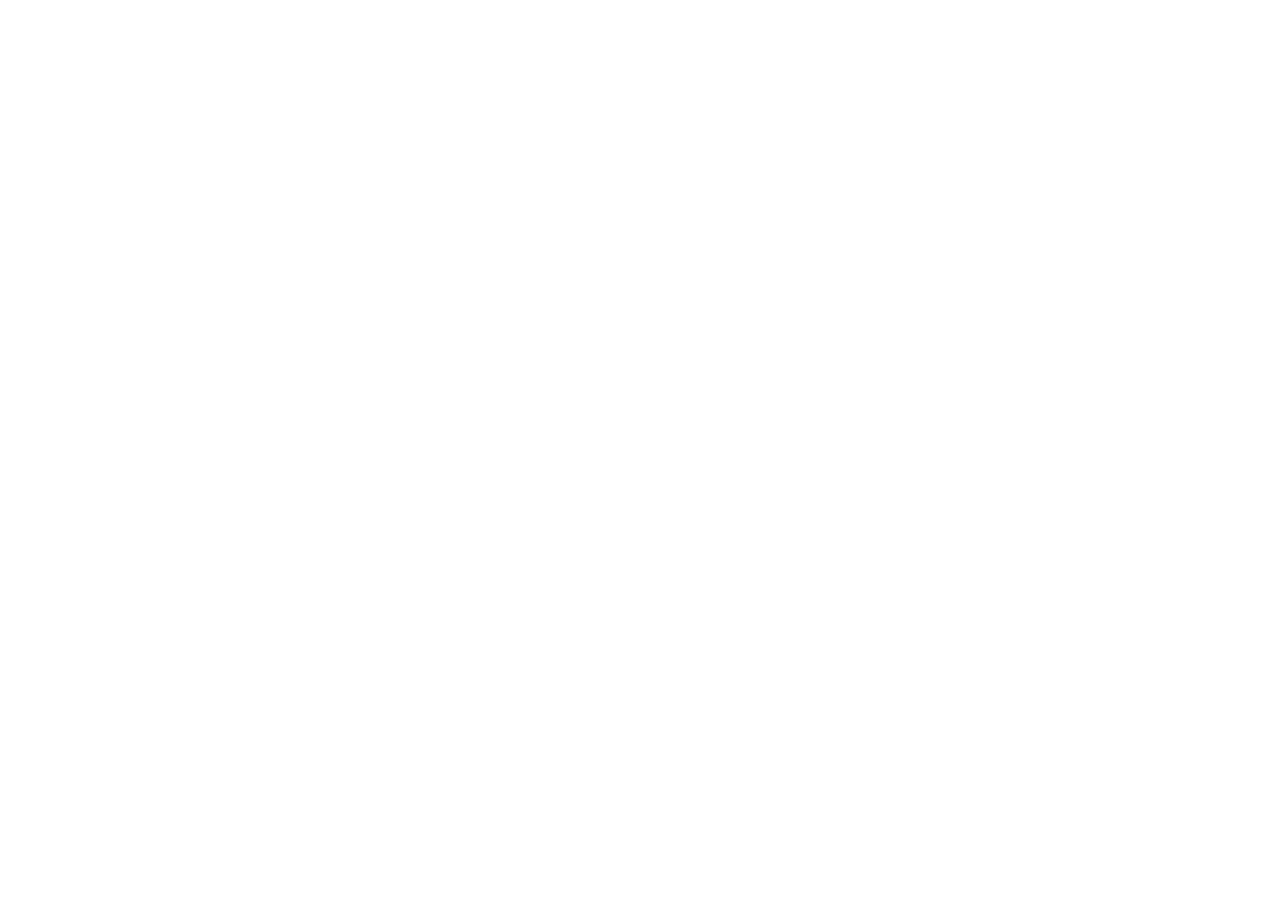
==== index.htm @ 390834c9 "Начало" ====
<!DOCTYPE html>
<html lang="ru"><head>
<meta http-equiv="content-type" content="text/html; charset=UTF-8">
    <meta charset="utf-8">
    <meta http-equiv="X-UA-Compatible" content="IE=edge">
    <meta name="viewport" content="width=device-width, initial-scale=1">
    <meta name="description" content="">
    <meta name="author" content="">
    <link rel="icon" href="f/i//favicon.ico">
    <title>Dymovyetruby</title>
    <!-- HTML5 shim and Respond.js for IE8 support of HTML5 elements and media queries -->
    <!--[if lt IE 9]>
      <script src="https://oss.maxcdn.com/html5shiv/3.7.2/html5shiv.min.js"></script>
      <script src="https://oss.maxcdn.com/respond/1.4.2/respond.min.js"></script>
    <![endif]-->
    <script src="f/js/jquery-1.11.3.min.js"></script>
    <script src="f/js/jquery.carouFredSel-6.2.1-packed.js"></script>
    <link rel="stylesheet" href="f/fancybox/jquery.fancybox.css?v=2.1.5" media="screen">
    <script src="f/fancybox/jquery.fancybox.pack.js?v=2.1.5"></script>
    <link rel="stylesheet" href="f/css/main.css">
    <script src="f/js/common.js"></script>
    <link href='https://fonts.googleapis.com/css?family=Droid+Serif:400italic' rel='stylesheet' type='text/css'>
    <script>
      $(document).ready(function(){
        
      });
    </script>
  </head>
<body>
  
</body>
</html>
---- f/css/main.css ----
html {
  font-family: sans-serif;
  -webkit-text-size-adjust: 100%;
  -ms-text-size-adjust: 100%;
}
body {
  margin: 0;
}
html,
body {
  height: 100%;
  padding: 0;
}
article,
aside,
details,
figcaption,
figure,
footer,
header,
hgroup,
main,
menu,
nav,
section,
summary {
  display: block;
}
audio,
canvas,
progress,
video {
  display: inline-block;
  vertical-align: baseline;
}
audio:not([controls]) {
  display: none;
  height: 0;
}
[hidden],
template {
  display: none;
}
a {
  background-color: transparent;
}
a:active,
a:hover {
  outline: 0;
}
abbr[title] {
  border-bottom: 1px dotted;
}
b,
strong {
  font-weight: bold;
}
dfn {
  font-style: italic;
}
mark {
  color: #000;
  background: #ff0;
}
small {
  font-size: 80%;
}
sub,
sup {
  position: relative;
  font-size: 75%;
  line-height: 0;
  vertical-align: baseline;
}
sup {
  top: -0.5em;
}
sub {
  bottom: -0.25em;
}
img {
  border: 0;
}
svg:not(:root) {
  overflow: hidden;
}
figure {
  margin: 1em 40px;
}
hr {
  height: 0;
  -webkit-box-sizing: content-box;
  -moz-box-sizing: content-box;
  box-sizing: content-box;
}
pre {
  overflow: auto;
}
code,
kbd,
pre,
samp {
  font-family: monospace, monospace;
  font-size: 1em;
}
button,
input,
optgroup,
select,
textarea {
  margin: 0;
  font: inherit;
  color: inherit;
}
button {
  overflow: visible;
}
button,
select {
  text-transform: none;
}
button,
html input[type="button"],
input[type="reset"],
input[type="submit"] {
  -webkit-appearance: button;
  cursor: pointer;
}
button[disabled],
html input[disabled] {
  cursor: default;
}
button::-moz-focus-inner,
input::-moz-focus-inner {
  padding: 0;
  border: 0;
}
input {
  line-height: normal;
}
input[type="checkbox"],
input[type="radio"] {
  -webkit-box-sizing: border-box;
  -moz-box-sizing: border-box;
  box-sizing: border-box;
  padding: 0;
}
input[type="number"]::-webkit-inner-spin-button,
input[type="number"]::-webkit-outer-spin-button {
  height: auto;
}
input[type="search"] {
  -webkit-box-sizing: content-box;
  -moz-box-sizing: content-box;
  box-sizing: content-box;
  -webkit-appearance: textfield;
}
input[type="search"]::-webkit-search-cancel-button,
input[type="search"]::-webkit-search-decoration {
  -webkit-appearance: none;
}
fieldset {
  padding: .35em .625em .75em;
  margin: 0 2px;
  border: 1px solid #c0c0c0;
}
legend {
  padding: 0;
  border: 0;
}
textarea {
  overflow: auto;
}
optgroup {
  font-weight: bold;
}
table {
  border-spacing: 0;
  border-collapse: collapse;
}
td,
th {
  padding: 0;
}
* {
  -webkit-box-sizing: border-box;
  -moz-box-sizing: border-box;
  box-sizing: border-box;
}
*:before,
*:after {
  -webkit-box-sizing: border-box;
  -moz-box-sizing: border-box;
  box-sizing: border-box;
}
html {
  font-size: 10px;
  -webkit-tap-highlight-color: rgba(0, 0, 0, 0);
}
body {
  font-family: "Proxima Nova", sans-serif;
  font-size: 14px;
  line-height: 24px;
  color: #292929;
}
input,
button,
select,
textarea {
  font-family: inherit;
  font-size: inherit;
  line-height: inherit;
}
a {
  color: #337ab7;
  text-decoration: none;
}
a:hover,
a:focus {
  outline: none;
}
figure {
  margin: 0;
}
img {
  vertical-align: middle;
}
hr {
  margin-top: 20px;
  margin-bottom: 20px;
  border: 0;
  border-top: 1px solid #eee;
}
[role="button"] {
  cursor: pointer;
}
h1,
h2,
h3,
h4,
h5,
h6,
.h1,
.h2,
.h3,
.h4,
.h5,
.h6 {
  font-family: inherit;
  font-weight: 500;
  line-height: 1.1;
  color: inherit;
}
h1 small,
h2 small,
h3 small,
h4 small,
h5 small,
h6 small,
.h1 small,
.h2 small,
.h3 small,
.h4 small,
.h5 small,
.h6 small,
h1 .small,
h2 .small,
h3 .small,
h4 .small,
h5 .small,
h6 .small,
.h1 .small,
.h2 .small,
.h3 .small,
.h4 .small,
.h5 .small,
.h6 .small {
  font-weight: normal;
  line-height: 1;
  color: #777;
}
h1,
.h1,
h2,
.h2,
h3,
.h3 {
  margin: 0;
}
h1 small,
.h1 small,
h2 small,
.h2 small,
h3 small,
.h3 small,
h1 .small,
.h1 .small,
h2 .small,
.h2 .small,
h3 .small,
.h3 .small {
  font-size: 65%;
}
h4,
.h4,
h5,
.h5,
h6,
.h6 {
  margin-top: 10px;
  margin-bottom: 10px;
}
h4 small,
.h4 small,
h5 small,
.h5 small,
h6 small,
.h6 small,
h4 .small,
.h4 .small,
h5 .small,
.h5 .small,
h6 .small,
.h6 .small {
  font-size: 75%;
}
h1,
.h1 {
  font-size: 60px;
}
h2,
.h2 {
  font-size: 40px;
}
h3,
.h3 {
  font-size: 30px;
}
h4,
.h4 {
  font-size: 20px;
}
h5,
.h5 {
  font-size: 14px;
}
h6,
.h6 {
  font-size: 12px;
}
h1 {
  font-size: 35px;
  line-height: 40px;
  color: #fff;
  margin-bottom: 50px;
  letter-spacing: -0.025em;
}
p {
  margin: 0;
}
small,
.small {
  font-size: 85%;
}
mark,
.mark {
  padding: .2em;
  background-color: #fcf8e3;
}
ul,
ol {
  margin-top: 0;
  margin-bottom: 10px;
  padding: 0;
}
ul ul,
ol ul,
ul ol,
ol ol {
  margin-bottom: 0;
}
ol {
  counter-reset: li;
  padding: 0;
  list-style: none;
}
ol li {
  position: relative;
  margin-bottom: 15px;
  color: #37474f;
  line-height: 30px;
}
ol li:before {
  content: counter(li) '.';
  counter-increment: li;
  /* color: @orange; */
  font-weight: bold;
  padding-right: 15px;
}
dl {
  margin-top: 0;
  margin-bottom: 20px;
}
dt,
dd {
  line-height: 1.42857143;
}
dt {
  font-weight: bold;
}
dd {
  margin-left: 0;
}
abbr[title],
abbr[data-original-title] {
  cursor: help;
  border-bottom: 1px dotted #777;
}
.initialism {
  font-size: 90%;
  text-transform: uppercase;
}
blockquote {
  padding: 10px 20px;
  margin: 0 0 20px;
  font-size: 17.5px;
  border-left: 5px solid #eee;
}
blockquote p:last-child,
blockquote ul:last-child,
blockquote ol:last-child {
  margin-bottom: 0;
}
blockquote footer,
blockquote small,
blockquote .small {
  display: block;
  font-size: 80%;
  line-height: 1.42857143;
  color: #777;
}
blockquote footer:before,
blockquote small:before,
blockquote .small:before {
  content: '\2014 \00A0';
}
.blockquote-reverse,
blockquote.pull-right {
  padding-right: 15px;
  padding-left: 0;
  text-align: right;
  border-right: 5px solid #eee;
  border-left: 0;
}
.blockquote-reverse footer:before,
blockquote.pull-right footer:before,
.blockquote-reverse small:before,
blockquote.pull-right small:before,
.blockquote-reverse .small:before,
blockquote.pull-right .small:before {
  content: '';
}
.blockquote-reverse footer:after,
blockquote.pull-right footer:after,
.blockquote-reverse small:after,
blockquote.pull-right small:after,
.blockquote-reverse .small:after,
blockquote.pull-right .small:after {
  content: '\00A0 \2014';
}
address {
  margin-bottom: 20px;
  font-style: normal;
  line-height: 1.42857143;
}
code {
  padding: 2px 4px;
  font-size: 90%;
  color: #c7254e;
  background-color: #f9f2f4;
  border-radius: 4px;
}
kbd {
  padding: 2px 4px;
  font-size: 90%;
  color: #fff;
  background-color: #333;
  border-radius: 3px;
  -webkit-box-shadow: inset 0 -1px 0 rgba(0, 0, 0, 0.25);
  box-shadow: inset 0 -1px 0 rgba(0, 0, 0, 0.25);
}
kbd kbd {
  padding: 0;
  font-size: 100%;
  font-weight: bold;
  -webkit-box-shadow: none;
  box-shadow: none;
}
pre {
  display: block;
  padding: 9.5px;
  margin: 0 0 10px;
  font-size: 13px;
  line-height: 1.42857143;
  color: #333;
  word-break: break-all;
  word-wrap: break-word;
  background-color: #f5f5f5;
  border: 1px solid #ccc;
  border-radius: 4px;
}
pre code {
  padding: 0;
  font-size: inherit;
  color: inherit;
  white-space: pre-wrap;
  background-color: transparent;
  border-radius: 0;
}
table {
  background-color: transparent;
}
caption {
  padding-top: 8px;
  padding-bottom: 8px;
  color: #777;
  text-align: left;
}
th {
  text-align: left;
}
fieldset {
  min-width: 0;
  padding: 0;
  margin: 0;
  border: 0;
}
legend {
  display: block;
  width: 100%;
  padding: 0;
  margin-bottom: 20px;
  font-size: 21px;
  line-height: inherit;
  color: #333;
  border: 0;
  border-bottom: 1px solid #e5e5e5;
}
label {
  display: inline-block;
  max-width: 100%;
  font-weight: bold;
}
input[type="search"] {
  -webkit-box-sizing: border-box;
  -moz-box-sizing: border-box;
  box-sizing: border-box;
}
input[type='checkbox'],
input[type='radio'] {
  display: none;
}
input[type='checkbox'] + label,
input[type='radio'] + label {
  cursor: pointer;
  position: relative;
  font-weight: normal;
  display: inline-block;
  padding-left: 30px;
}
input[type='checkbox'] + label::before,
input[type='radio'] + label::before {
  content: '';
  position: absolute;
  left: 0px;
  top: 3px;
  height: 20px;
  width: 20px;
}
input[type='radio'] + label::before {
  border: 2px solid #eceff1;
  border-radius: 50%;
}
input[type='radio']:checked + label::after {
  content: '';
  position: absolute;
  /* background: @orange; */
  border-radius: 50%;
  width: 10px;
  height: 10px;
  left: 5px;
  top: 1px;
  bottom: 0;
  margin: auto;
}
input[type='checkbox'] + label::before {
  border: 2px solid #eceff1;
  border-radius: 5px;
}
input[type='checkbox']:checked + label::after {
  content: '';
  position: absolute;
  background: url(../../f/i/icons.png) -151px -392px;
  width: 11px;
  height: 10px;
  left: 4px;
  top: 1px;
  bottom: 0;
  margin: auto;
}
.btn,
.btn:active {
  display: inline-block;
  padding: 2px 20px 5px;
  margin-bottom: 0;
  font-size: 21px;
  line-height: 25px;
  color: #fff;
  font-weight: normal;
  text-align: center;
  position: relative;
  white-space: nowrap;
  vertical-align: middle;
  -ms-touch-action: manipulation;
  touch-action: manipulation;
  cursor: pointer;
  -webkit-user-select: none;
  -moz-user-select: none;
  -ms-user-select: none;
  user-select: none;
  border-radius: 15px;
  background: -moz-linear-gradient(bottom, #ec572b 0%, #f88d3c 100%);
  background: -webkit-gradient(bottom top, bottom top, color-stop(0%, #ec572b), color-stop(100%, #f88d3c));
  background: -webkit-linear-gradient(bottom, #ec572b 0%, #f88d3c 100%);
  background: -o-linear-gradient(bottom, #ec572b 0%, #f88d3c 100%);
  background: -ms-linear-gradient(bottom, #ec572b 0%, #f88d3c 100%);
  background: linear-gradient(to top, #ec572b 0%, #f88d3c 100%);
  -webkit-box-shadow: 0 1px 2px 0 #000;
  -moz-box-shadow: 0 1px 2px 0 #000;
  box-shadow: 0 1px 2px 0 #000;
  overflow: hidden;
  z-index: 1;
}
.btn:hover,
.btn:active:hover {
  color: #fff !important;
}
.btn:hover:before,
.btn:active:hover:before {
  content: '';
  position: absolute;
  left: 0;
  right: 0;
  top: 0;
  bottom: 0;
  margin: auto;
  background: #0c0e10;
  opacity: .05;
  z-index: -1;
}
.btn:focus,
.btn:active:focus {
  color: #fff !important;
  outline: none !important;
}
.btn:active,
.btn:active:active {
  -webkit-box-shadow: 0 3px 4px 0 rgba(12, 14, 16, 0.7) inset;
  -moz-box-shadow: 0 3px 4px 0 rgba(12, 14, 16, 0.7) inset;
  box-shadow: 0 3px 4px 0 rgba(12, 14, 16, 0.7) inset;
  background: -moz-linear-gradient(bottom, #ec572b 0%, #f88d3c 100%);
  background: -webkit-gradient(bottom top, bottom top, color-stop(0%, #ec572b), color-stop(100%, #f88d3c));
  background: -webkit-linear-gradient(bottom, #ec572b 0%, #f88d3c 100%);
  background: -o-linear-gradient(bottom, #ec572b 0%, #f88d3c 100%);
  background: -ms-linear-gradient(bottom, #ec572b 0%, #f88d3c 100%);
  background: linear-gradient(to top, #ec572b 0%, #f88d3c 100%);
}
.btn_big,
.btn_big:active {
  font-size: 25px;
  padding-left: 20px;
  padding-right: 20px;
}
.btn:focus,
.btn:active:focus,
.btn.active:focus,
.btn.focus,
.btn:active.focus,
.btn.active.focus {
  outline: thin dotted;
  outline: 5px auto -webkit-focus-ring-color;
  outline-offset: -2px;
}
.btn:hover,
.btn:focus,
.btn.focus {
  color: #333;
  text-decoration: none;
}
.btn:active,
.btn.active {
  background-image: none;
  outline: 0;
  -webkit-box-shadow: inset 0 3px 5px rgba(0, 0, 0, 0.125);
  box-shadow: inset 0 3px 5px rgba(0, 0, 0, 0.125);
}
.btn.disabled,
.btn[disabled],
fieldset[disabled] .btn {
  cursor: not-allowed;
  filter: alpha(opacity=65);
  -webkit-box-shadow: none;
  box-shadow: none;
  opacity: .65;
}
a.btn.disabled,
fieldset[disabled] a.btn {
  pointer-events: none;
}
.btn-link {
  font-weight: normal;
  color: #337ab7;
  border-radius: 0;
}
.btn-link,
.btn-link:active,
.btn-link.active,
.btn-link[disabled],
fieldset[disabled] .btn-link {
  background-color: transparent;
  -webkit-box-shadow: none;
  box-shadow: none;
}
.btn-link,
.btn-link:hover,
.btn-link:focus,
.btn-link:active {
  border-color: transparent;
}
.btn-link:hover,
.btn-link:focus {
  color: #23527c;
  text-decoration: underline;
  background-color: transparent;
}
.btn-link[disabled]:hover,
fieldset[disabled] .btn-link:hover,
.btn-link[disabled]:focus,
fieldset[disabled] .btn-link:focus {
  color: #777;
  text-decoration: none;
}
.caret {
  display: inline-block;
  width: 0;
  height: 0;
  margin-left: 2px;
  vertical-align: middle;
  border-top: 4px dashed;
  border-top: 4px solid \9;
  border-right: 4px solid transparent;
  border-left: 4px solid transparent;
}
.dropup,
.dropdown {
  position: relative;
}
.dropdown-toggle:focus {
  outline: 0;
}
.dropdown-menu {
  position: absolute;
  top: 100%;
  left: 0;
  z-index: 1000;
  display: none;
  float: left;
  min-width: 160px;
  padding: 5px 0;
  margin: 2px 0 0;
  font-size: 14px;
  text-align: left;
  list-style: none;
  background-color: #fff;
  -webkit-background-clip: padding-box;
  background-clip: padding-box;
  border: 1px solid #ccc;
  border: 1px solid rgba(0, 0, 0, 0.15);
  border-radius: 4px;
  -webkit-box-shadow: 0 6px 12px rgba(0, 0, 0, 0.175);
  box-shadow: 0 6px 12px rgba(0, 0, 0, 0.175);
}
.dropdown-menu.pull-right {
  right: 0;
  left: auto;
}
.dropdown-menu .divider {
  height: 1px;
  margin: 9px 0;
  overflow: hidden;
  background-color: #e5e5e5;
}
.dropdown-menu > li > a {
  display: block;
  padding: 3px 20px;
  clear: both;
  font-weight: normal;
  line-height: 1.42857143;
  color: #333;
  white-space: nowrap;
}
.dropdown-menu > li > a:hover,
.dropdown-menu > li > a:focus {
  color: #262626;
  text-decoration: none;
  background-color: #f5f5f5;
}
.dropdown-menu > .active > a,
.dropdown-menu > .active > a:hover,
.dropdown-menu > .active > a:focus {
  color: #fff;
  text-decoration: none;
  background-color: #337ab7;
  outline: 0;
}
.dropdown-menu > .disabled > a,
.dropdown-menu > .disabled > a:hover,
.dropdown-menu > .disabled > a:focus {
  color: #777;
}
.dropdown-menu > .disabled > a:hover,
.dropdown-menu > .disabled > a:focus {
  text-decoration: none;
  cursor: not-allowed;
  background-color: transparent;
  background-image: none;
  filter: progid:DXImageTransform.Microsoft.gradient(enabled=false);
}
.open > .dropdown-menu {
  display: block;
}
.open > a {
  outline: 0;
}
.dropdown-menu-right {
  right: 0;
  left: auto;
}
.dropdown-menu-left {
  right: auto;
  left: 0;
}
.dropdown-header {
  display: block;
  padding: 3px 20px;
  font-size: 12px;
  line-height: 1.42857143;
  color: #777;
  white-space: nowrap;
}
.dropdown-backdrop {
  position: fixed;
  top: 0;
  right: 0;
  bottom: 0;
  left: 0;
  z-index: 990;
}
.pull-right > .dropdown-menu {
  right: 0;
  left: auto;
}
.dropup .caret,
.navbar-fixed-bottom .dropdown .caret {
  content: "";
  border-top: 0;
  border-bottom: 4px dashed;
  border-bottom: 4px solid \9;
}
.dropup .dropdown-menu,
.navbar-fixed-bottom .dropdown .dropdown-menu {
  top: auto;
  bottom: 100%;
  margin-bottom: 2px;
}
@media (min-width: 768px) {
  .navbar-right .dropdown-menu {
    right: 0;
    left: auto;
  }
  .navbar-right .dropdown-menu-left {
    right: auto;
    left: 0;
  }
}
.btn-group,
.btn-group-vertical {
  position: relative;
  display: inline-block;
  vertical-align: middle;
}
.btn-group > .btn,
.btn-group-vertical > .btn {
  position: relative;
  float: left;
}
.btn-group > .btn:hover,
.btn-group-vertical > .btn:hover,
.btn-group > .btn:focus,
.btn-group-vertical > .btn:focus,
.btn-group > .btn:active,
.btn-group-vertical > .btn:active,
.btn-group > .btn.active,
.btn-group-vertical > .btn.active {
  z-index: 2;
}
.btn-group .btn + .btn,
.btn-group .btn + .btn-group,
.btn-group .btn-group + .btn,
.btn-group .btn-group + .btn-group {
  margin-left: -1px;
}
.btn-toolbar {
  margin-left: -5px;
}
.btn-toolbar .btn,
.btn-toolbar .btn-group,
.btn-toolbar .input-group {
  float: left;
}
.btn-toolbar > .btn,
.btn-toolbar > .btn-group,
.btn-toolbar > .input-group {
  margin-left: 5px;
}
.btn-group > .btn:not(:first-child):not(:last-child):not(.dropdown-toggle) {
  border-radius: 0;
}
.btn-group > .btn:first-child {
  margin-left: 0;
}
.btn-group > .btn:first-child:not(:last-child):not(.dropdown-toggle) {
  border-top-right-radius: 0;
  border-bottom-right-radius: 0;
}
.btn-group > .btn:last-child:not(:first-child),
.btn-group > .dropdown-toggle:not(:first-child) {
  border-top-left-radius: 0;
  border-bottom-left-radius: 0;
}
/* .btn-group > .btn-group {
  float: left;
} */
.btn-group > .btn-group:not(:first-child):not(:last-child) > .btn {
  border-radius: 0;
}
.btn-group > .btn-group:first-child:not(:last-child) > .btn:last-child,
.btn-group > .btn-group:first-child:not(:last-child) > .dropdown-toggle {
  border-top-right-radius: 0;
  border-bottom-right-radius: 0;
}
.btn-group > .btn-group:last-child:not(:first-child) > .btn:first-child {
  border-top-left-radius: 0;
  border-bottom-left-radius: 0;
}
.btn-group .dropdown-toggle:active,
.btn-group.open .dropdown-toggle {
  outline: 0;
}
.btn-group > .btn + .dropdown-toggle {
  padding-right: 8px;
  padding-left: 8px;
}
.btn-group > .btn-lg + .dropdown-toggle {
  padding-right: 12px;
  padding-left: 12px;
}
.btn-group.open .dropdown-toggle {
  -webkit-box-shadow: inset 0 3px 5px rgba(0, 0, 0, 0.125);
  box-shadow: inset 0 3px 5px rgba(0, 0, 0, 0.125);
}
.btn-group.open .dropdown-toggle.btn-link {
  -webkit-box-shadow: none;
  box-shadow: none;
}
.btn .caret {
  margin-left: 0;
}
.btn-lg .caret {
  border-width: 5px 5px 0;
  border-bottom-width: 0;
}
.dropup .btn-lg .caret {
  border-width: 0 5px 5px;
}
.btn-group-vertical > .btn,
.btn-group-vertical > .btn-group,
.btn-group-vertical > .btn-group > .btn {
  display: block;
  float: none;
  width: 100%;
  max-width: 100%;
}
.btn-group-vertical > .btn-group > .btn {
  float: none;
}
.btn-group-vertical > .btn + .btn,
.btn-group-vertical > .btn + .btn-group,
.btn-group-vertical > .btn-group + .btn,
.btn-group-vertical > .btn-group + .btn-group {
  margin-top: -1px;
  margin-left: 0;
}
.btn-group-vertical > .btn:not(:first-child):not(:last-child) {
  border-radius: 0;
}
.btn-group-vertical > .btn:first-child:not(:last-child) {
  border-top-right-radius: 4px;
  border-bottom-right-radius: 0;
  border-bottom-left-radius: 0;
}
.btn-group-vertical > .btn:last-child:not(:first-child) {
  border-top-left-radius: 0;
  border-top-right-radius: 0;
  border-bottom-left-radius: 4px;
}
.btn-group-vertical > .btn-group:not(:first-child):not(:last-child) > .btn {
  border-radius: 0;
}
.btn-group-vertical > .btn-group:first-child:not(:last-child) > .btn:last-child,
.btn-group-vertical > .btn-group:first-child:not(:last-child) > .dropdown-toggle {
  border-bottom-right-radius: 0;
  border-bottom-left-radius: 0;
}
.btn-group-vertical > .btn-group:last-child:not(:first-child) > .btn:first-child {
  border-top-left-radius: 0;
  border-top-right-radius: 0;
}
.btn-group-justified {
  display: table;
  width: 100%;
  table-layout: fixed;
  border-collapse: separate;
}
.btn-group-justified > .btn,
.btn-group-justified > .btn-group {
  display: table-cell;
  float: none;
  width: 1%;
}
.btn-group-justified > .btn-group .btn {
  width: 100%;
}
.btn-group-justified > .btn-group .dropdown-menu {
  left: auto;
}
[data-toggle="buttons"] > .btn input[type="radio"],
[data-toggle="buttons"] > .btn-group > .btn input[type="radio"],
[data-toggle="buttons"] > .btn input[type="checkbox"],
[data-toggle="buttons"] > .btn-group > .btn input[type="checkbox"] {
  position: absolute;
  clip: rect(0, 0, 0, 0);
  pointer-events: none;
}
.input-group {
  position: relative;
  display: table;
  border-collapse: separate;
}
.input-group[class*="col-"] {
  float: none;
  padding-right: 0;
  padding-left: 0;
}
.input-group .form-control {
  position: relative;
  z-index: 2;
  float: left;
  width: 100%;
  margin-bottom: 0;
}
.input-group-lg > .form-control,
.input-group-lg > .input-group-addon,
.input-group-lg > .input-group-btn > .btn {
  height: 46px;
  padding: 10px 16px;
  font-size: 18px;
  line-height: 1.3333333;
  border-radius: 6px;
}
select.input-group-lg > .form-control,
select.input-group-lg > .input-group-addon,
select.input-group-lg > .input-group-btn > .btn {
  height: 46px;
  line-height: 46px;
}
textarea.input-group-lg > .form-control,
textarea.input-group-lg > .input-group-addon,
textarea.input-group-lg > .input-group-btn > .btn,
select[multiple].input-group-lg > .form-control,
select[multiple].input-group-lg > .input-group-addon,
select[multiple].input-group-lg > .input-group-btn > .btn {
  height: auto;
}
.input-group-sm > .form-control,
.input-group-sm > .input-group-addon,
.input-group-sm > .input-group-btn > .btn {
  height: 30px;
  padding: 5px 10px;
  font-size: 12px;
  line-height: 1.5;
  border-radius: 3px;
}
select.input-group-sm > .form-control,
select.input-group-sm > .input-group-addon,
select.input-group-sm > .input-group-btn > .btn {
  height: 30px;
  line-height: 30px;
}
textarea.input-group-sm > .form-control,
textarea.input-group-sm > .input-group-addon,
textarea.input-group-sm > .input-group-btn > .btn,
select[multiple].input-group-sm > .form-control,
select[multiple].input-group-sm > .input-group-addon,
select[multiple].input-group-sm > .input-group-btn > .btn {
  height: auto;
}
.input-group-addon,
.input-group-btn,
.input-group .form-control {
  display: table-cell;
}
.input-group-addon:not(:first-child):not(:last-child),
.input-group-btn:not(:first-child):not(:last-child),
.input-group .form-control:not(:first-child):not(:last-child) {
  border-radius: 0;
}
.input-group-addon,
.input-group-btn {
  width: 1%;
  white-space: nowrap;
  vertical-align: middle;
}
.input-group-addon {
  padding: 6px 12px;
  font-size: 14px;
  font-weight: normal;
  line-height: 1;
  color: #555;
  text-align: center;
  background-color: #eee;
  border: 1px solid #ccc;
  border-radius: 4px;
}
.input-group-addon.input-sm {
  padding: 5px 10px;
  font-size: 12px;
  border-radius: 3px;
}
.input-group-addon.input-lg {
  padding: 10px 16px;
  font-size: 18px;
  border-radius: 6px;
}
.input-group-addon input[type="radio"],
.input-group-addon input[type="checkbox"] {
  margin-top: 0;
}
.input-group .form-control:first-child,
.input-group-addon:first-child,
.input-group-btn:first-child > .btn,
.input-group-btn:first-child > .btn-group > .btn,
.input-group-btn:first-child > .dropdown-toggle,
.input-group-btn:last-child > .btn:not(:last-child):not(.dropdown-toggle),
.input-group-btn:last-child > .btn-group:not(:last-child) > .btn {
  border-top-right-radius: 0;
  border-bottom-right-radius: 0;
}
.input-group-addon:first-child {
  border-right: 0;
}
.input-group .form-control:last-child,
.input-group-addon:last-child,
.input-group-btn:last-child > .btn,
.input-group-btn:last-child > .btn-group > .btn,
.input-group-btn:last-child > .dropdown-toggle,
.input-group-btn:first-child > .btn:not(:first-child),
.input-group-btn:first-child > .btn-group:not(:first-child) > .btn {
  border-top-left-radius: 0;
  border-bottom-left-radius: 0;
}
.input-group-addon:last-child {
  border-left: 0;
}
.input-group-btn {
  position: relative;
  font-size: 0;
  white-space: nowrap;
}
.input-group-btn > .btn {
  position: relative;
}
.input-group-btn > .btn + .btn {
  margin-left: -1px;
}
.input-group-btn > .btn:hover,
.input-group-btn > .btn:focus,
.input-group-btn > .btn:active {
  z-index: 2;
}
.input-group-btn:first-child > .btn,
.input-group-btn:first-child > .btn-group {
  margin-right: -1px;
}
.input-group-btn:last-child > .btn,
.input-group-btn:last-child > .btn-group {
  z-index: 2;
  margin-left: -1px;
}
.nav {
  padding-left: 0;
  margin-bottom: 0;
  list-style: none;
}
.nav > li {
  position: relative;
  display: block;
}
.nav > li > a {
  position: relative;
  display: block;
  padding: 10px 15px;
}
.nav > li > a:hover,
.nav > li > a:focus {
  text-decoration: none;
  background-color: #eee;
}
.nav > li.disabled > a {
  color: #777;
}
.nav > li.disabled > a:hover,
.nav > li.disabled > a:focus {
  color: #777;
  text-decoration: none;
  cursor: not-allowed;
  background-color: transparent;
}
.nav .open > a,
.nav .open > a:hover,
.nav .open > a:focus {
  background-color: #eee;
  border-color: #337ab7;
}
.nav .nav-divider {
  height: 1px;
  margin: 9px 0;
  overflow: hidden;
  background-color: #e5e5e5;
}
.nav > li > a > img {
  max-width: none;
}
.nav-tabs {
  border-bottom: 1px solid #ddd;
}
.nav-tabs > li {
  float: left;
  margin-bottom: -1px;
}
.nav-tabs > li > a {
  margin-right: 2px;
  line-height: 1.42857143;
  border: 1px solid transparent;
  border-radius: 4px 4px 0 0;
}
.nav-tabs > li > a:hover {
  border-color: #eee #eee #ddd;
}
.nav-tabs > li.active > a,
.nav-tabs > li.active > a:hover,
.nav-tabs > li.active > a:focus {
  color: #555;
  cursor: default;
  background-color: #fff;
  border: 1px solid #ddd;
  border-bottom-color: transparent;
}
.nav-tabs.nav-justified {
  width: 100%;
  border-bottom: 0;
}
.nav-tabs.nav-justified > li {
  float: none;
}
.nav-tabs.nav-justified > li > a {
  margin-bottom: 5px;
  text-align: center;
}
.nav-tabs.nav-justified > .dropdown .dropdown-menu {
  top: auto;
  left: auto;
}
@media (min-width: 768px) {
  .nav-tabs.nav-justified > li {
    display: table-cell;
    width: 1%;
  }
  .nav-tabs.nav-justified > li > a {
    margin-bottom: 0;
  }
}
.nav-tabs.nav-justified > li > a {
  margin-right: 0;
  border-radius: 4px;
}
.nav-tabs.nav-justified > .active > a,
.nav-tabs.nav-justified > .active > a:hover,
.nav-tabs.nav-justified > .active > a:focus {
  border: 1px solid #ddd;
}
@media (min-width: 768px) {
  .nav-tabs.nav-justified > li > a {
    border-bottom: 1px solid #ddd;
    border-radius: 4px 4px 0 0;
  }
  .nav-tabs.nav-justified > .active > a,
  .nav-tabs.nav-justified > .active > a:hover,
  .nav-tabs.nav-justified > .active > a:focus {
    border-bottom-color: #fff;
  }
}
.nav-pills > li {
  float: left;
}
.nav-pills > li > a {
  border-radius: 4px;
}
.nav-pills > li + li {
  margin-left: 2px;
}
.nav-pills > li.active > a,
.nav-pills > li.active > a:hover,
.nav-pills > li.active > a:focus {
  color: #fff;
  background-color: #337ab7;
}
.nav-stacked > li {
  float: none;
}
.nav-stacked > li + li {
  margin-top: 2px;
  margin-left: 0;
}
.nav-justified {
  width: 100%;
}
.nav-justified > li {
  float: none;
}
.nav-justified > li > a {
  margin-bottom: 5px;
  text-align: center;
}
.nav-justified > .dropdown .dropdown-menu {
  top: auto;
  left: auto;
}
@media (min-width: 768px) {
  .nav-justified > li {
    display: table-cell;
    width: 1%;
  }
  .nav-justified > li > a {
    margin-bottom: 0;
  }
}
.nav-tabs-justified {
  border-bottom: 0;
}
.nav-tabs-justified > li > a {
  margin-right: 0;
  border-radius: 4px;
}
.nav-tabs-justified > .active > a,
.nav-tabs-justified > .active > a:hover,
.nav-tabs-justified > .active > a:focus {
  border: 1px solid #ddd;
}
@media (min-width: 768px) {
  .nav-tabs-justified > li > a {
    border-bottom: 1px solid #ddd;
    border-radius: 4px 4px 0 0;
  }
  .nav-tabs-justified > .active > a,
  .nav-tabs-justified > .active > a:hover,
  .nav-tabs-justified > .active > a:focus {
    border-bottom-color: #fff;
  }
}
.tab-content > .tab-pane {
  display: none;
}
.tab-content > .active {
  display: block;
}
.nav-tabs .dropdown-menu {
  margin-top: -1px;
  border-top-left-radius: 0;
  border-top-right-radius: 0;
}
.navbar {
  position: relative;
  min-height: 50px;
  margin-bottom: 20px;
  border: 1px solid transparent;
}
@media (min-width: 768px) {
  .navbar {
    border-radius: 4px;
  }
}
@media (min-width: 768px) {
  .navbar-header {
    float: left;
  }
}
.navbar-collapse {
  padding-right: 15px;
  padding-left: 15px;
  overflow-x: visible;
  -webkit-overflow-scrolling: touch;
  border-top: 1px solid transparent;
  -webkit-box-shadow: inset 0 1px 0 rgba(255, 255, 255, 0.1);
  box-shadow: inset 0 1px 0 rgba(255, 255, 255, 0.1);
}
.navbar-collapse.in {
  overflow-y: auto;
}
@media (min-width: 768px) {
  .navbar-collapse {
    width: auto;
    border-top: 0;
    -webkit-box-shadow: none;
    box-shadow: none;
  }
  .navbar-collapse.collapse {
    display: block !important;
    height: auto !important;
    padding-bottom: 0;
    overflow: visible !important;
  }
  .navbar-collapse.in {
    overflow-y: visible;
  }
  .navbar-fixed-top .navbar-collapse,
  .navbar-static-top .navbar-collapse,
  .navbar-fixed-bottom .navbar-collapse {
    padding-right: 0;
    padding-left: 0;
  }
}
.navbar-fixed-top .navbar-collapse,
.navbar-fixed-bottom .navbar-collapse {
  max-height: 340px;
}
@media (max-device-width: 480px) and (orientation: landscape) {
  .navbar-fixed-top .navbar-collapse,
  .navbar-fixed-bottom .navbar-collapse {
    max-height: 200px;
  }
}
.container > .navbar-header,
.container-fluid > .navbar-header,
.container > .navbar-collapse,
.container-fluid > .navbar-collapse {
  margin-right: -15px;
  margin-left: -15px;
}
@media (min-width: 768px) {
  .container > .navbar-header,
  .container-fluid > .navbar-header,
  .container > .navbar-collapse,
  .container-fluid > .navbar-collapse {
    margin-right: 0;
    margin-left: 0;
  }
}
.navbar-static-top {
  z-index: 1000;
  border-width: 0 0 1px;
}
@media (min-width: 768px) {
  .navbar-static-top {
    border-radius: 0;
  }
}
.navbar-fixed-top,
.navbar-fixed-bottom {
  position: fixed;
  right: 0;
  left: 0;
  z-index: 1030;
}
@media (min-width: 768px) {
  .navbar-fixed-top,
  .navbar-fixed-bottom {
    border-radius: 0;
  }
}
.navbar-fixed-top {
  top: 0;
  border-width: 0 0 1px;
}
.navbar-fixed-bottom {
  bottom: 0;
  margin-bottom: 0;
  border-width: 1px 0 0;
}
.navbar-brand {
  float: left;
  height: 50px;
  padding: 15px 15px;
  font-size: 18px;
  line-height: 20px;
}
.navbar-brand:hover,
.navbar-brand:focus {
  text-decoration: none;
}
.navbar-brand > img {
  display: block;
}
@media (min-width: 768px) {
  .navbar > .container .navbar-brand,
  .navbar > .container-fluid .navbar-brand {
    margin-left: -15px;
  }
}
.navbar-toggle {
  position: relative;
  float: right;
  padding: 9px 10px;
  margin-top: 8px;
  margin-right: 15px;
  margin-bottom: 8px;
  background-color: transparent;
  background-image: none;
  border: 1px solid transparent;
  border-radius: 4px;
}
.navbar-toggle:focus {
  outline: 0;
}
.navbar-toggle .icon-bar {
  display: block;
  width: 22px;
  height: 2px;
  border-radius: 1px;
}
.navbar-toggle .icon-bar + .icon-bar {
  margin-top: 4px;
}
@media (min-width: 768px) {
  .navbar-toggle {
    display: none;
  }
}
.navbar-nav {
  margin: 7.5px -15px;
}
.navbar-nav > li > a {
  padding-top: 10px;
  padding-bottom: 10px;
  line-height: 20px;
}
@media (max-width: 767px) {
  .navbar-nav .open .dropdown-menu {
    position: static;
    float: none;
    width: auto;
    margin-top: 0;
    background-color: transparent;
    border: 0;
    -webkit-box-shadow: none;
    box-shadow: none;
  }
  .navbar-nav .open .dropdown-menu > li > a,
  .navbar-nav .open .dropdown-menu .dropdown-header {
    padding: 5px 15px 5px 25px;
  }
  .navbar-nav .open .dropdown-menu > li > a {
    line-height: 20px;
  }
  .navbar-nav .open .dropdown-menu > li > a:hover,
  .navbar-nav .open .dropdown-menu > li > a:focus {
    background-image: none;
  }
}
@media (min-width: 768px) {
  .navbar-nav {
    float: left;
    margin: 0;
  }
  .navbar-nav > li {
    float: left;
  }
  .navbar-nav > li > a {
    padding-top: 15px;
    padding-bottom: 15px;
  }
}
.navbar-form {
  padding: 10px 15px;
  margin-top: 8px;
  margin-right: -15px;
  margin-bottom: 8px;
  margin-left: -15px;
  border-top: 1px solid transparent;
  border-bottom: 1px solid transparent;
  -webkit-box-shadow: inset 0 1px 0 rgba(255, 255, 255, 0.1), 0 1px 0 rgba(255, 255, 255, 0.1);
  box-shadow: inset 0 1px 0 rgba(255, 255, 255, 0.1), 0 1px 0 rgba(255, 255, 255, 0.1);
}
@media (min-width: 768px) {
  .navbar-form .form-group {
    display: inline-block;
    margin-bottom: 0;
    vertical-align: middle;
  }
  .navbar-form .form-control {
    display: inline-block;
    width: auto;
    vertical-align: middle;
  }
  .navbar-form .form-control-static {
    display: inline-block;
  }
  .navbar-form .input-group {
    display: inline-table;
    vertical-align: middle;
  }
  .navbar-form .input-group .input-group-addon,
  .navbar-form .input-group .input-group-btn,
  .navbar-form .input-group .form-control {
    width: auto;
  }
  .navbar-form .input-group > .form-control {
    width: 100%;
  }
  .navbar-form .control-label {
    margin-bottom: 0;
    vertical-align: middle;
  }
  .navbar-form .radio,
  .navbar-form .checkbox {
    display: inline-block;
    margin-top: 0;
    margin-bottom: 0;
    vertical-align: middle;
  }
  .navbar-form .radio label,
  .navbar-form .checkbox label {
    padding-left: 0;
  }
  .navbar-form .radio input[type="radio"],
  .navbar-form .checkbox input[type="checkbox"] {
    position: relative;
    margin-left: 0;
  }
  .navbar-form .has-feedback .form-control-feedback {
    top: 0;
  }
}
@media (max-width: 767px) {
  .navbar-form .form-group {
    margin-bottom: 5px;
  }
  .navbar-form .form-group:last-child {
    margin-bottom: 0;
  }
}
@media (min-width: 768px) {
  .navbar-form {
    width: auto;
    padding-top: 0;
    padding-bottom: 0;
    margin-right: 0;
    margin-left: 0;
    border: 0;
    -webkit-box-shadow: none;
    box-shadow: none;
  }
}
.navbar-nav > li > .dropdown-menu {
  margin-top: 0;
  border-top-left-radius: 0;
  border-top-right-radius: 0;
}
.navbar-fixed-bottom .navbar-nav > li > .dropdown-menu {
  margin-bottom: 0;
  border-top-left-radius: 4px;
  border-top-right-radius: 4px;
  border-bottom-right-radius: 0;
  border-bottom-left-radius: 0;
}
.navbar-btn {
  margin-top: 8px;
  margin-bottom: 8px;
}
.navbar-btn.btn-sm {
  margin-top: 10px;
  margin-bottom: 10px;
}
.navbar-btn.btn-xs {
  margin-top: 14px;
  margin-bottom: 14px;
}
.navbar-text {
  margin-top: 15px;
  margin-bottom: 15px;
}
@media (min-width: 768px) {
  .navbar-text {
    float: left;
    margin-right: 15px;
    margin-left: 15px;
  }
}
@media (min-width: 768px) {
  .navbar-left {
    float: left !important;
  }
  .navbar-right {
    float: right !important;
    margin-right: -15px;
  }
  .navbar-right ~ .navbar-right {
    margin-right: 0;
  }
}
.navbar-default {
  background-color: #f8f8f8;
  border-color: #e7e7e7;
}
.navbar-default .navbar-brand {
  color: #777;
}
.navbar-default .navbar-brand:hover,
.navbar-default .navbar-brand:focus {
  color: #5e5e5e;
  background-color: transparent;
}
.navbar-default .navbar-text {
  color: #777;
}
.navbar-default .navbar-nav > li > a {
  color: #777;
}
.navbar-default .navbar-nav > li > a:hover,
.navbar-default .navbar-nav > li > a:focus {
  color: #333;
  background-color: transparent;
}
.navbar-default .navbar-nav > .active > a,
.navbar-default .navbar-nav > .active > a:hover,
.navbar-default .navbar-nav > .active > a:focus {
  color: #555;
  background-color: #e7e7e7;
}
.navbar-default .navbar-nav > .disabled > a,
.navbar-default .navbar-nav > .disabled > a:hover,
.navbar-default .navbar-nav > .disabled > a:focus {
  color: #ccc;
  background-color: transparent;
}
.navbar-default .navbar-toggle {
  border-color: #ddd;
}
.navbar-default .navbar-toggle:hover,
.navbar-default .navbar-toggle:focus {
  background-color: #ddd;
}
.navbar-default .navbar-toggle .icon-bar {
  background-color: #888;
}
.navbar-default .navbar-collapse,
.navbar-default .navbar-form {
  border-color: #e7e7e7;
}
.navbar-default .navbar-nav > .open > a,
.navbar-default .navbar-nav > .open > a:hover,
.navbar-default .navbar-nav > .open > a:focus {
  color: #555;
  background-color: #e7e7e7;
}
@media (max-width: 767px) {
  .navbar-default .navbar-nav .open .dropdown-menu > li > a {
    color: #777;
  }
  .navbar-default .navbar-nav .open .dropdown-menu > li > a:hover,
  .navbar-default .navbar-nav .open .dropdown-menu > li > a:focus {
    color: #333;
    background-color: transparent;
  }
  .navbar-default .navbar-nav .open .dropdown-menu > .active > a,
  .navbar-default .navbar-nav .open .dropdown-menu > .active > a:hover,
  .navbar-default .navbar-nav .open .dropdown-menu > .active > a:focus {
    color: #555;
    background-color: #e7e7e7;
  }
  .navbar-default .navbar-nav .open .dropdown-menu > .disabled > a,
  .navbar-default .navbar-nav .open .dropdown-menu > .disabled > a:hover,
  .navbar-default .navbar-nav .open .dropdown-menu > .disabled > a:focus {
    color: #ccc;
    background-color: transparent;
  }
}
.navbar-default .navbar-link {
  color: #777;
}
.navbar-default .navbar-link:hover {
  color: #333;
}
.navbar-default .btn-link {
  color: #777;
}
.navbar-default .btn-link:hover,
.navbar-default .btn-link:focus {
  color: #333;
}
.navbar-default .btn-link[disabled]:hover,
fieldset[disabled] .navbar-default .btn-link:hover,
.navbar-default .btn-link[disabled]:focus,
fieldset[disabled] .navbar-default .btn-link:focus {
  color: #ccc;
}
.navbar-inverse {
  background-color: #222;
  border-color: #080808;
}
.navbar-inverse .navbar-brand {
  color: #9d9d9d;
}
.navbar-inverse .navbar-brand:hover,
.navbar-inverse .navbar-brand:focus {
  color: #fff;
  background-color: transparent;
}
.navbar-inverse .navbar-text {
  color: #9d9d9d;
}
.navbar-inverse .navbar-nav > li > a {
  color: #9d9d9d;
}
.navbar-inverse .navbar-nav > li > a:hover,
.navbar-inverse .navbar-nav > li > a:focus {
  color: #fff;
  background-color: transparent;
}
.navbar-inverse .navbar-nav > .active > a,
.navbar-inverse .navbar-nav > .active > a:hover,
.navbar-inverse .navbar-nav > .active > a:focus {
  color: #fff;
  background-color: #080808;
}
.navbar-inverse .navbar-nav > .disabled > a,
.navbar-inverse .navbar-nav > .disabled > a:hover,
.navbar-inverse .navbar-nav > .disabled > a:focus {
  color: #444;
  background-color: transparent;
}
.navbar-inverse .navbar-toggle {
  border-color: #333;
}
.navbar-inverse .navbar-toggle:hover,
.navbar-inverse .navbar-toggle:focus {
  background-color: #333;
}
.navbar-inverse .navbar-toggle .icon-bar {
  background-color: #fff;
}
.navbar-inverse .navbar-collapse,
.navbar-inverse .navbar-form {
  border-color: #101010;
}
.navbar-inverse .navbar-nav > .open > a,
.navbar-inverse .navbar-nav > .open > a:hover,
.navbar-inverse .navbar-nav > .open > a:focus {
  color: #fff;
  background-color: #080808;
}
@media (max-width: 767px) {
  .navbar-inverse .navbar-nav .open .dropdown-menu > .dropdown-header {
    border-color: #080808;
  }
  .navbar-inverse .navbar-nav .open .dropdown-menu .divider {
    background-color: #080808;
  }
  .navbar-inverse .navbar-nav .open .dropdown-menu > li > a {
    color: #9d9d9d;
  }
  .navbar-inverse .navbar-nav .open .dropdown-menu > li > a:hover,
  .navbar-inverse .navbar-nav .open .dropdown-menu > li > a:focus {
    color: #fff;
    background-color: transparent;
  }
  .navbar-inverse .navbar-nav .open .dropdown-menu > .active > a,
  .navbar-inverse .navbar-nav .open .dropdown-menu > .active > a:hover,
  .navbar-inverse .navbar-nav .open .dropdown-menu > .active > a:focus {
    color: #fff;
    background-color: #080808;
  }
  .navbar-inverse .navbar-nav .open .dropdown-menu > .disabled > a,
  .navbar-inverse .navbar-nav .open .dropdown-menu > .disabled > a:hover,
  .navbar-inverse .navbar-nav .open .dropdown-menu > .disabled > a:focus {
    color: #444;
    background-color: transparent;
  }
}
.navbar-inverse .navbar-link {
  color: #9d9d9d;
}
.navbar-inverse .navbar-link:hover {
  color: #fff;
}
.navbar-inverse .btn-link {
  color: #9d9d9d;
}
.navbar-inverse .btn-link:hover,
.navbar-inverse .btn-link:focus {
  color: #fff;
}
.navbar-inverse .btn-link[disabled]:hover,
fieldset[disabled] .navbar-inverse .btn-link:hover,
.navbar-inverse .btn-link[disabled]:focus,
fieldset[disabled] .navbar-inverse .btn-link:focus {
  color: #444;
}
.breadcrumb {
  padding: 8px 15px;
  margin-bottom: 20px;
  list-style: none;
  background-color: #f5f5f5;
  border-radius: 4px;
}
.breadcrumb > li {
  display: inline-block;
}
.breadcrumb > li + li:before {
  padding: 0 5px;
  color: #ccc;
  content: "/\00a0";
}
.breadcrumb > .active {
  color: #777;
}
.pagination {
  display: inline-block;
  padding-left: 0;
  margin: 20px 0;
  border-radius: 4px;
}
.pagination > li {
  display: inline;
}
.pagination > li > a,
.pagination > li > span {
  position: relative;
  float: left;
  padding: 6px 12px;
  margin-left: -1px;
  line-height: 1.42857143;
  color: #337ab7;
  text-decoration: none;
  background-color: #fff;
  border: 1px solid #ddd;
}
.pagination > li:first-child > a,
.pagination > li:first-child > span {
  margin-left: 0;
  border-top-left-radius: 4px;
  border-bottom-left-radius: 4px;
}
.pagination > li:last-child > a,
.pagination > li:last-child > span {
  border-top-right-radius: 4px;
  border-bottom-right-radius: 4px;
}
.pagination > li > a:hover,
.pagination > li > span:hover,
.pagination > li > a:focus,
.pagination > li > span:focus {
  z-index: 3;
  color: #23527c;
  background-color: #eee;
  border-color: #ddd;
}
.pagination > .active > a,
.pagination > .active > span,
.pagination > .active > a:hover,
.pagination > .active > span:hover,
.pagination > .active > a:focus,
.pagination > .active > span:focus {
  z-index: 2;
  color: #fff;
  cursor: default;
  background-color: #337ab7;
  border-color: #337ab7;
}
.pagination > .disabled > span,
.pagination > .disabled > span:hover,
.pagination > .disabled > span:focus,
.pagination > .disabled > a,
.pagination > .disabled > a:hover,
.pagination > .disabled > a:focus {
  color: #777;
  cursor: not-allowed;
  background-color: #fff;
  border-color: #ddd;
}
.pagination-lg > li > a,
.pagination-lg > li > span {
  padding: 10px 16px;
  font-size: 18px;
  line-height: 1.3333333;
}
.pagination-lg > li:first-child > a,
.pagination-lg > li:first-child > span {
  border-top-left-radius: 6px;
  border-bottom-left-radius: 6px;
}
.pagination-lg > li:last-child > a,
.pagination-lg > li:last-child > span {
  border-top-right-radius: 6px;
  border-bottom-right-radius: 6px;
}
.pagination-sm > li > a,
.pagination-sm > li > span {
  padding: 5px 10px;
  font-size: 12px;
  line-height: 1.5;
}
.pagination-sm > li:first-child > a,
.pagination-sm > li:first-child > span {
  border-top-left-radius: 3px;
  border-bottom-left-radius: 3px;
}
.pagination-sm > li:last-child > a,
.pagination-sm > li:last-child > span {
  border-top-right-radius: 3px;
  border-bottom-right-radius: 3px;
}
.pager {
  padding-left: 0;
  margin: 30px 0 70px;
  text-align: left;
  list-style: none;
}
.pager li {
  display: inline-block;
  text-align: center;
}
.pager li > a,
.pager li > span {
  display: block;
  width: 50px;
  line-height: 46px;
  background-color: #f5f5f5;
  border: 2px solid #eceff1;
  border-left: none;
  /* color: @blue; */
  font-weight: bold;
}
.pager li:first-child > a,
.pager li:first-child > span {
  border-left: 2px solid #eceff1;
  border-radius: 5px 0 0 5px;
}
.pager li:last-child > a,
.pager li:last-child > span {
  border-radius: 0 5px 5px 0;
}
.pager li > a:hover,
.pager li > a:focus {
  text-decoration: none;
  background-color: #fff;
  /* color: @orange; */
}
.pager .next > a,
.pager .next > span {
  float: right;
}
.pager .previous > a,
.pager .previous > span {
  float: left;
}
.pager .disabled > a,
.pager .disabled > a:hover,
.pager .disabled > a:focus,
.pager .disabled > span {
  /* color: @orange; */
  background-color: #eceff1;
}
.label {
  display: inline;
  padding: .2em .6em .3em;
  font-size: 75%;
  font-weight: bold;
  line-height: 1;
  color: #fff;
  text-align: center;
  white-space: nowrap;
  vertical-align: baseline;
  border-radius: .25em;
}
a.label:hover,
a.label:focus {
  color: #fff;
  text-decoration: none;
  cursor: pointer;
}
.label:empty {
  display: none;
}
.btn .label {
  position: relative;
  top: -1px;
}
.label-default {
  background-color: #777;
}
.label-default[href]:hover,
.label-default[href]:focus {
  background-color: #5e5e5e;
}
.label-primary {
  background-color: #337ab7;
}
.label-primary[href]:hover,
.label-primary[href]:focus {
  background-color: #286090;
}
.label-success {
  background-color: #5cb85c;
}
.label-success[href]:hover,
.label-success[href]:focus {
  background-color: #449d44;
}
.label-info {
  background-color: #5bc0de;
}
.label-info[href]:hover,
.label-info[href]:focus {
  background-color: #31b0d5;
}
.label-warning {
  background-color: #f0ad4e;
}
.label-warning[href]:hover,
.label-warning[href]:focus {
  background-color: #ec971f;
}
.label-danger {
  background-color: #d9534f;
}
.label-danger[href]:hover,
.label-danger[href]:focus {
  background-color: #c9302c;
}
.badge {
  display: inline-block;
  min-width: 10px;
  padding: 3px 7px;
  font-size: 12px;
  font-weight: bold;
  line-height: 1;
  color: #fff;
  text-align: center;
  white-space: nowrap;
  vertical-align: middle;
  background-color: #777;
  border-radius: 10px;
}
.badge:empty {
  display: none;
}
.btn .badge {
  position: relative;
  top: -1px;
}
.btn-xs .badge,
.btn-group-xs > .btn .badge {
  top: 0;
  padding: 1px 5px;
}
a.badge:hover,
a.badge:focus {
  color: #fff;
  text-decoration: none;
  cursor: pointer;
}
.list-group-item.active > .badge,
.nav-pills > .active > a > .badge {
  color: #337ab7;
  background-color: #fff;
}
.list-group-item > .badge {
  float: right;
}
.list-group-item > .badge + .badge {
  margin-right: 5px;
}
.nav-pills > li > a > .badge {
  margin-left: 3px;
}
.jumbotron {
  padding-top: 30px;
  padding-bottom: 30px;
  margin-bottom: 30px;
  color: inherit;
  background-color: #eee;
}
.jumbotron h1,
.jumbotron .h1 {
  color: inherit;
}
.jumbotron p {
  margin-bottom: 15px;
  font-size: 21px;
  font-weight: 200;
}
.jumbotron > hr {
  border-top-color: #d5d5d5;
}
.container .jumbotron,
.container-fluid .jumbotron {
  border-radius: 6px;
}
.jumbotron .container {
  max-width: 100%;
}
@media screen and (min-width: 768px) {
  .jumbotron {
    padding-top: 48px;
    padding-bottom: 48px;
  }
  .container .jumbotron,
  .container-fluid .jumbotron {
    padding-right: 60px;
    padding-left: 60px;
  }
  .jumbotron h1,
  .jumbotron .h1 {
    font-size: 63px;
  }
}
.thumbnail {
  display: block;
  padding: 4px;
  margin-bottom: 20px;
  line-height: 1.42857143;
  background-color: #fff;
  border: 1px solid #ddd;
  border-radius: 4px;
  -webkit-transition: border 0.2s ease-in-out;
  -o-transition: border 0.2s ease-in-out;
  transition: border 0.2s ease-in-out;
}
.thumbnail > img,
.thumbnail a > img {
  margin-right: auto;
  margin-left: auto;
}
a.thumbnail:hover,
a.thumbnail:focus,
a.thumbnail.active {
  border-color: #337ab7;
}
.thumbnail .caption {
  padding: 9px;
  color: #333;
}
.alert {
  padding: 15px;
  margin-bottom: 20px;
  border: 1px solid transparent;
  border-radius: 4px;
}
.alert h4 {
  margin-top: 0;
  color: inherit;
}
.alert .alert-link {
  font-weight: bold;
}
.alert > p,
.alert > ul {
  margin-bottom: 0;
}
.alert > p + p {
  margin-top: 5px;
}
.alert-dismissable,
.alert-dismissible {
  padding-right: 35px;
}
.alert-dismissable .close,
.alert-dismissible .close {
  position: relative;
  top: -2px;
  right: -21px;
  color: inherit;
}
.alert-success {
  color: #3c763d;
  background-color: #dff0d8;
  border-color: #d6e9c6;
}
.alert-success hr {
  border-top-color: #c9e2b3;
}
.alert-success .alert-link {
  color: #2b542c;
}
.alert-info {
  color: #31708f;
  background-color: #d9edf7;
  border-color: #bce8f1;
}
.alert-info hr {
  border-top-color: #a6e1ec;
}
.alert-info .alert-link {
  color: #245269;
}
.alert-warning {
  color: #8a6d3b;
  background-color: #fcf8e3;
  border-color: #faebcc;
}
.alert-warning hr {
  border-top-color: #f7e1b5;
}
.alert-warning .alert-link {
  color: #66512c;
}
.alert-danger {
  color: #a94442;
  background-color: #f2dede;
  border-color: #ebccd1;
}
.alert-danger hr {
  border-top-color: #e4b9c0;
}
.alert-danger .alert-link {
  color: #843534;
}
@-webkit-keyframes progress-bar-stripes {
  from {
    background-position: 40px 0;
  }
  to {
    background-position: 0 0;
  }
}
@-o-keyframes progress-bar-stripes {
  from {
    background-position: 40px 0;
  }
  to {
    background-position: 0 0;
  }
}
@keyframes progress-bar-stripes {
  from {
    background-position: 40px 0;
  }
  to {
    background-position: 0 0;
  }
}
.progress {
  height: 20px;
  margin-bottom: 20px;
  overflow: hidden;
  background-color: #f5f5f5;
  border-radius: 4px;
  -webkit-box-shadow: inset 0 1px 2px rgba(0, 0, 0, 0.1);
  box-shadow: inset 0 1px 2px rgba(0, 0, 0, 0.1);
}
.progress-bar {
  float: left;
  width: 0;
  height: 100%;
  font-size: 12px;
  line-height: 20px;
  color: #fff;
  text-align: center;
  background-color: #337ab7;
  -webkit-box-shadow: inset 0 -1px 0 rgba(0, 0, 0, 0.15);
  box-shadow: inset 0 -1px 0 rgba(0, 0, 0, 0.15);
  -webkit-transition: width .6s ease;
  -o-transition: width .6s ease;
  transition: width .6s ease;
}
.progress-striped .progress-bar,
.progress-bar-striped {
  background-image: -webkit-linear-gradient(45deg, rgba(255, 255, 255, 0.15) 25%, transparent 25%, transparent 50%, rgba(255, 255, 255, 0.15) 50%, rgba(255, 255, 255, 0.15) 75%, transparent 75%, transparent);
  background-image: -o-linear-gradient(45deg, rgba(255, 255, 255, 0.15) 25%, transparent 25%, transparent 50%, rgba(255, 255, 255, 0.15) 50%, rgba(255, 255, 255, 0.15) 75%, transparent 75%, transparent);
  background-image: linear-gradient(45deg, rgba(255, 255, 255, 0.15) 25%, transparent 25%, transparent 50%, rgba(255, 255, 255, 0.15) 50%, rgba(255, 255, 255, 0.15) 75%, transparent 75%, transparent);
  -webkit-background-size: 40px 40px;
  background-size: 40px 40px;
}
.progress.active .progress-bar,
.progress-bar.active {
  -webkit-animation: progress-bar-stripes 2s linear infinite;
  -o-animation: progress-bar-stripes 2s linear infinite;
  animation: progress-bar-stripes 2s linear infinite;
}
.progress-bar-success {
  background-color: #5cb85c;
}
.progress-striped .progress-bar-success {
  background-image: -webkit-linear-gradient(45deg, rgba(255, 255, 255, 0.15) 25%, transparent 25%, transparent 50%, rgba(255, 255, 255, 0.15) 50%, rgba(255, 255, 255, 0.15) 75%, transparent 75%, transparent);
  background-image: -o-linear-gradient(45deg, rgba(255, 255, 255, 0.15) 25%, transparent 25%, transparent 50%, rgba(255, 255, 255, 0.15) 50%, rgba(255, 255, 255, 0.15) 75%, transparent 75%, transparent);
  background-image: linear-gradient(45deg, rgba(255, 255, 255, 0.15) 25%, transparent 25%, transparent 50%, rgba(255, 255, 255, 0.15) 50%, rgba(255, 255, 255, 0.15) 75%, transparent 75%, transparent);
}
.progress-bar-info {
  background-color: #5bc0de;
}
.progress-striped .progress-bar-info {
  background-image: -webkit-linear-gradient(45deg, rgba(255, 255, 255, 0.15) 25%, transparent 25%, transparent 50%, rgba(255, 255, 255, 0.15) 50%, rgba(255, 255, 255, 0.15) 75%, transparent 75%, transparent);
  background-image: -o-linear-gradient(45deg, rgba(255, 255, 255, 0.15) 25%, transparent 25%, transparent 50%, rgba(255, 255, 255, 0.15) 50%, rgba(255, 255, 255, 0.15) 75%, transparent 75%, transparent);
  background-image: linear-gradient(45deg, rgba(255, 255, 255, 0.15) 25%, transparent 25%, transparent 50%, rgba(255, 255, 255, 0.15) 50%, rgba(255, 255, 255, 0.15) 75%, transparent 75%, transparent);
}
.progress-bar-warning {
  background-color: #f0ad4e;
}
.progress-striped .progress-bar-warning {
  background-image: -webkit-linear-gradient(45deg, rgba(255, 255, 255, 0.15) 25%, transparent 25%, transparent 50%, rgba(255, 255, 255, 0.15) 50%, rgba(255, 255, 255, 0.15) 75%, transparent 75%, transparent);
  background-image: -o-linear-gradient(45deg, rgba(255, 255, 255, 0.15) 25%, transparent 25%, transparent 50%, rgba(255, 255, 255, 0.15) 50%, rgba(255, 255, 255, 0.15) 75%, transparent 75%, transparent);
  background-image: linear-gradient(45deg, rgba(255, 255, 255, 0.15) 25%, transparent 25%, transparent 50%, rgba(255, 255, 255, 0.15) 50%, rgba(255, 255, 255, 0.15) 75%, transparent 75%, transparent);
}
.progress-bar-danger {
  background-color: #d9534f;
}
.progress-striped .progress-bar-danger {
  background-image: -webkit-linear-gradient(45deg, rgba(255, 255, 255, 0.15) 25%, transparent 25%, transparent 50%, rgba(255, 255, 255, 0.15) 50%, rgba(255, 255, 255, 0.15) 75%, transparent 75%, transparent);
  background-image: -o-linear-gradient(45deg, rgba(255, 255, 255, 0.15) 25%, transparent 25%, transparent 50%, rgba(255, 255, 255, 0.15) 50%, rgba(255, 255, 255, 0.15) 75%, transparent 75%, transparent);
  background-image: linear-gradient(45deg, rgba(255, 255, 255, 0.15) 25%, transparent 25%, transparent 50%, rgba(255, 255, 255, 0.15) 50%, rgba(255, 255, 255, 0.15) 75%, transparent 75%, transparent);
}
.media {
  margin-top: 15px;
}
.media:first-child {
  margin-top: 0;
}
.media,
.media-body {
  overflow: hidden;
  zoom: 1;
}
.media-body {
  width: 10000px;
}
.media-object {
  display: block;
}
.media-object.img-thumbnail {
  max-width: none;
}
.media-right,
.media > .pull-right {
  padding-left: 10px;
}
.media-left,
.media > .pull-left {
  padding-right: 10px;
}
.media-left,
.media-right,
.media-body {
  display: table-cell;
  vertical-align: top;
}
.media-middle {
  vertical-align: middle;
}
.media-bottom {
  vertical-align: bottom;
}
.media-heading {
  margin-top: 0;
  margin-bottom: 5px;
}
.media-list {
  padding-left: 0;
  list-style: none;
}
.list-group {
  padding-left: 0;
  margin-bottom: 20px;
}
.list-group-item {
  position: relative;
  display: block;
  padding: 10px 15px;
  margin-bottom: -1px;
  background-color: #fff;
  border: 1px solid #ddd;
}
.list-group-item:first-child {
  border-top-left-radius: 4px;
  border-top-right-radius: 4px;
}
.list-group-item:last-child {
  margin-bottom: 0;
  border-bottom-right-radius: 4px;
  border-bottom-left-radius: 4px;
}
a.list-group-item,
button.list-group-item {
  color: #555;
}
a.list-group-item .list-group-item-heading,
button.list-group-item .list-group-item-heading {
  color: #333;
}
a.list-group-item:hover,
button.list-group-item:hover,
a.list-group-item:focus,
button.list-group-item:focus {
  color: #555;
  text-decoration: none;
  background-color: #f5f5f5;
}
button.list-group-item {
  width: 100%;
  text-align: left;
}
.list-group-item.disabled,
.list-group-item.disabled:hover,
.list-group-item.disabled:focus {
  color: #777;
  cursor: not-allowed;
  background-color: #eee;
}
.list-group-item.disabled .list-group-item-heading,
.list-group-item.disabled:hover .list-group-item-heading,
.list-group-item.disabled:focus .list-group-item-heading {
  color: inherit;
}
.list-group-item.disabled .list-group-item-text,
.list-group-item.disabled:hover .list-group-item-text,
.list-group-item.disabled:focus .list-group-item-text {
  color: #777;
}
.list-group-item.active,
.list-group-item.active:hover,
.list-group-item.active:focus {
  z-index: 2;
  color: #fff;
  background-color: #337ab7;
  border-color: #337ab7;
}
.list-group-item.active .list-group-item-heading,
.list-group-item.active:hover .list-group-item-heading,
.list-group-item.active:focus .list-group-item-heading,
.list-group-item.active .list-group-item-heading > small,
.list-group-item.active:hover .list-group-item-heading > small,
.list-group-item.active:focus .list-group-item-heading > small,
.list-group-item.active .list-group-item-heading > .small,
.list-group-item.active:hover .list-group-item-heading > .small,
.list-group-item.active:focus .list-group-item-heading > .small {
  color: inherit;
}
.list-group-item.active .list-group-item-text,
.list-group-item.active:hover .list-group-item-text,
.list-group-item.active:focus .list-group-item-text {
  color: #c7ddef;
}
.list-group-item-success {
  color: #3c763d;
  background-color: #dff0d8;
}
a.list-group-item-success,
button.list-group-item-success {
  color: #3c763d;
}
a.list-group-item-success .list-group-item-heading,
button.list-group-item-success .list-group-item-heading {
  color: inherit;
}
a.list-group-item-success:hover,
button.list-group-item-success:hover,
a.list-group-item-success:focus,
button.list-group-item-success:focus {
  color: #3c763d;
  background-color: #d0e9c6;
}
a.list-group-item-success.active,
button.list-group-item-success.active,
a.list-group-item-success.active:hover,
button.list-group-item-success.active:hover,
a.list-group-item-success.active:focus,
button.list-group-item-success.active:focus {
  color: #fff;
  background-color: #3c763d;
  border-color: #3c763d;
}
.list-group-item-info {
  color: #31708f;
  background-color: #d9edf7;
}
a.list-group-item-info,
button.list-group-item-info {
  color: #31708f;
}
a.list-group-item-info .list-group-item-heading,
button.list-group-item-info .list-group-item-heading {
  color: inherit;
}
a.list-group-item-info:hover,
button.list-group-item-info:hover,
a.list-group-item-info:focus,
button.list-group-item-info:focus {
  color: #31708f;
  background-color: #c4e3f3;
}
a.list-group-item-info.active,
button.list-group-item-info.active,
a.list-group-item-info.active:hover,
button.list-group-item-info.active:hover,
a.list-group-item-info.active:focus,
button.list-group-item-info.active:focus {
  color: #fff;
  background-color: #31708f;
  border-color: #31708f;
}
.list-group-item-warning {
  color: #8a6d3b;
  background-color: #fcf8e3;
}
a.list-group-item-warning,
button.list-group-item-warning {
  color: #8a6d3b;
}
a.list-group-item-warning .list-group-item-heading,
button.list-group-item-warning .list-group-item-heading {
  color: inherit;
}
a.list-group-item-warning:hover,
button.list-group-item-warning:hover,
a.list-group-item-warning:focus,
button.list-group-item-warning:focus {
  color: #8a6d3b;
  background-color: #faf2cc;
}
a.list-group-item-warning.active,
button.list-group-item-warning.active,
a.list-group-item-warning.active:hover,
button.list-group-item-warning.active:hover,
a.list-group-item-warning.active:focus,
button.list-group-item-warning.active:focus {
  color: #fff;
  background-color: #8a6d3b;
  border-color: #8a6d3b;
}
.list-group-item-danger {
  color: #a94442;
  background-color: #f2dede;
}
a.list-group-item-danger,
button.list-group-item-danger {
  color: #a94442;
}
a.list-group-item-danger .list-group-item-heading,
button.list-group-item-danger .list-group-item-heading {
  color: inherit;
}
a.list-group-item-danger:hover,
button.list-group-item-danger:hover,
a.list-group-item-danger:focus,
button.list-group-item-danger:focus {
  color: #a94442;
  background-color: #ebcccc;
}
a.list-group-item-danger.active,
button.list-group-item-danger.active,
a.list-group-item-danger.active:hover,
button.list-group-item-danger.active:hover,
a.list-group-item-danger.active:focus,
button.list-group-item-danger.active:focus {
  color: #fff;
  background-color: #a94442;
  border-color: #a94442;
}
.list-group-item-heading {
  margin-top: 0;
  margin-bottom: 5px;
}
.list-group-item-text {
  margin-bottom: 0;
  line-height: 1.3;
}
.panel {
  margin-bottom: 20px;
  background-color: #fff;
  border: 1px solid transparent;
  border-radius: 4px;
  -webkit-box-shadow: 0 1px 1px rgba(0, 0, 0, 0.05);
  box-shadow: 0 1px 1px rgba(0, 0, 0, 0.05);
}
.panel-body {
  padding: 15px;
}
.panel-heading {
  padding: 10px 15px;
  border-bottom: 1px solid transparent;
  border-top-left-radius: 3px;
  border-top-right-radius: 3px;
}
.panel-heading > .dropdown .dropdown-toggle {
  color: inherit;
}
.panel-title {
  margin-top: 0;
  margin-bottom: 0;
  font-size: 16px;
  color: inherit;
}
.panel-title > a,
.panel-title > small,
.panel-title > .small,
.panel-title > small > a,
.panel-title > .small > a {
  color: inherit;
}
.panel-footer {
  padding: 10px 15px;
  background-color: #f5f5f5;
  border-top: 1px solid #ddd;
  border-bottom-right-radius: 3px;
  border-bottom-left-radius: 3px;
}
.panel > .list-group,
.panel > .panel-collapse > .list-group {
  margin-bottom: 0;
}
.panel > .list-group .list-group-item,
.panel > .panel-collapse > .list-group .list-group-item {
  border-width: 1px 0;
  border-radius: 0;
}
.panel > .list-group:first-child .list-group-item:first-child,
.panel > .panel-collapse > .list-group:first-child .list-group-item:first-child {
  border-top: 0;
  border-top-left-radius: 3px;
  border-top-right-radius: 3px;
}
.panel > .list-group:last-child .list-group-item:last-child,
.panel > .panel-collapse > .list-group:last-child .list-group-item:last-child {
  border-bottom: 0;
  border-bottom-right-radius: 3px;
  border-bottom-left-radius: 3px;
}
.panel > .panel-heading + .panel-collapse > .list-group .list-group-item:first-child {
  border-top-left-radius: 0;
  border-top-right-radius: 0;
}
.panel-heading + .list-group .list-group-item:first-child {
  border-top-width: 0;
}
.list-group + .panel-footer {
  border-top-width: 0;
}
.panel > .table,
.panel > .table-responsive > .table,
.panel > .panel-collapse > .table {
  margin-bottom: 0;
}
.panel > .table caption,
.panel > .table-responsive > .table caption,
.panel > .panel-collapse > .table caption {
  padding-right: 15px;
  padding-left: 15px;
}
.panel > .table:first-child,
.panel > .table-responsive:first-child > .table:first-child {
  border-top-left-radius: 3px;
  border-top-right-radius: 3px;
}
.panel > .table:first-child > thead:first-child > tr:first-child,
.panel > .table-responsive:first-child > .table:first-child > thead:first-child > tr:first-child,
.panel > .table:first-child > tbody:first-child > tr:first-child,
.panel > .table-responsive:first-child > .table:first-child > tbody:first-child > tr:first-child {
  border-top-left-radius: 3px;
  border-top-right-radius: 3px;
}
.panel > .table:first-child > thead:first-child > tr:first-child td:first-child,
.panel > .table-responsive:first-child > .table:first-child > thead:first-child > tr:first-child td:first-child,
.panel > .table:first-child > tbody:first-child > tr:first-child td:first-child,
.panel > .table-responsive:first-child > .table:first-child > tbody:first-child > tr:first-child td:first-child,
.panel > .table:first-child > thead:first-child > tr:first-child th:first-child,
.panel > .table-responsive:first-child > .table:first-child > thead:first-child > tr:first-child th:first-child,
.panel > .table:first-child > tbody:first-child > tr:first-child th:first-child,
.panel > .table-responsive:first-child > .table:first-child > tbody:first-child > tr:first-child th:first-child {
  border-top-left-radius: 3px;
}
.panel > .table:first-child > thead:first-child > tr:first-child td:last-child,
.panel > .table-responsive:first-child > .table:first-child > thead:first-child > tr:first-child td:last-child,
.panel > .table:first-child > tbody:first-child > tr:first-child td:last-child,
.panel > .table-responsive:first-child > .table:first-child > tbody:first-child > tr:first-child td:last-child,
.panel > .table:first-child > thead:first-child > tr:first-child th:last-child,
.panel > .table-responsive:first-child > .table:first-child > thead:first-child > tr:first-child th:last-child,
.panel > .table:first-child > tbody:first-child > tr:first-child th:last-child,
.panel > .table-responsive:first-child > .table:first-child > tbody:first-child > tr:first-child th:last-child {
  border-top-right-radius: 3px;
}
.panel > .table:last-child,
.panel > .table-responsive:last-child > .table:last-child {
  border-bottom-right-radius: 3px;
  border-bottom-left-radius: 3px;
}
.panel > .table:last-child > tbody:last-child > tr:last-child,
.panel > .table-responsive:last-child > .table:last-child > tbody:last-child > tr:last-child,
.panel > .table:last-child > tfoot:last-child > tr:last-child,
.panel > .table-responsive:last-child > .table:last-child > tfoot:last-child > tr:last-child {
  border-bottom-right-radius: 3px;
  border-bottom-left-radius: 3px;
}
.panel > .table:last-child > tbody:last-child > tr:last-child td:first-child,
.panel > .table-responsive:last-child > .table:last-child > tbody:last-child > tr:last-child td:first-child,
.panel > .table:last-child > tfoot:last-child > tr:last-child td:first-child,
.panel > .table-responsive:last-child > .table:last-child > tfoot:last-child > tr:last-child td:first-child,
.panel > .table:last-child > tbody:last-child > tr:last-child th:first-child,
.panel > .table-responsive:last-child > .table:last-child > tbody:last-child > tr:last-child th:first-child,
.panel > .table:last-child > tfoot:last-child > tr:last-child th:first-child,
.panel > .table-responsive:last-child > .table:last-child > tfoot:last-child > tr:last-child th:first-child {
  border-bottom-left-radius: 3px;
}
.panel > .table:last-child > tbody:last-child > tr:last-child td:last-child,
.panel > .table-responsive:last-child > .table:last-child > tbody:last-child > tr:last-child td:last-child,
.panel > .table:last-child > tfoot:last-child > tr:last-child td:last-child,
.panel > .table-responsive:last-child > .table:last-child > tfoot:last-child > tr:last-child td:last-child,
.panel > .table:last-child > tbody:last-child > tr:last-child th:last-child,
.panel > .table-responsive:last-child > .table:last-child > tbody:last-child > tr:last-child th:last-child,
.panel > .table:last-child > tfoot:last-child > tr:last-child th:last-child,
.panel > .table-responsive:last-child > .table:last-child > tfoot:last-child > tr:last-child th:last-child {
  border-bottom-right-radius: 3px;
}
.panel > .panel-body + .table,
.panel > .panel-body + .table-responsive,
.panel > .table + .panel-body,
.panel > .table-responsive + .panel-body {
  border-top: 1px solid #ddd;
}
.panel > .table > tbody:first-child > tr:first-child th,
.panel > .table > tbody:first-child > tr:first-child td {
  border-top: 0;
}
.panel > .table-bordered,
.panel > .table-responsive > .table-bordered {
  border: 0;
}
.panel > .table-bordered > thead > tr > th:first-child,
.panel > .table-responsive > .table-bordered > thead > tr > th:first-child,
.panel > .table-bordered > tbody > tr > th:first-child,
.panel > .table-responsive > .table-bordered > tbody > tr > th:first-child,
.panel > .table-bordered > tfoot > tr > th:first-child,
.panel > .table-responsive > .table-bordered > tfoot > tr > th:first-child,
.panel > .table-bordered > thead > tr > td:first-child,
.panel > .table-responsive > .table-bordered > thead > tr > td:first-child,
.panel > .table-bordered > tbody > tr > td:first-child,
.panel > .table-responsive > .table-bordered > tbody > tr > td:first-child,
.panel > .table-bordered > tfoot > tr > td:first-child,
.panel > .table-responsive > .table-bordered > tfoot > tr > td:first-child {
  border-left: 0;
}
.panel > .table-bordered > thead > tr > th:last-child,
.panel > .table-responsive > .table-bordered > thead > tr > th:last-child,
.panel > .table-bordered > tbody > tr > th:last-child,
.panel > .table-responsive > .table-bordered > tbody > tr > th:last-child,
.panel > .table-bordered > tfoot > tr > th:last-child,
.panel > .table-responsive > .table-bordered > tfoot > tr > th:last-child,
.panel > .table-bordered > thead > tr > td:last-child,
.panel > .table-responsive > .table-bordered > thead > tr > td:last-child,
.panel > .table-bordered > tbody > tr > td:last-child,
.panel > .table-responsive > .table-bordered > tbody > tr > td:last-child,
.panel > .table-bordered > tfoot > tr > td:last-child,
.panel > .table-responsive > .table-bordered > tfoot > tr > td:last-child {
  border-right: 0;
}
.panel > .table-bordered > thead > tr:first-child > td,
.panel > .table-responsive > .table-bordered > thead > tr:first-child > td,
.panel > .table-bordered > tbody > tr:first-child > td,
.panel > .table-responsive > .table-bordered > tbody > tr:first-child > td,
.panel > .table-bordered > thead > tr:first-child > th,
.panel > .table-responsive > .table-bordered > thead > tr:first-child > th,
.panel > .table-bordered > tbody > tr:first-child > th,
.panel > .table-responsive > .table-bordered > tbody > tr:first-child > th {
  border-bottom: 0;
}
.panel > .table-bordered > tbody > tr:last-child > td,
.panel > .table-responsive > .table-bordered > tbody > tr:last-child > td,
.panel > .table-bordered > tfoot > tr:last-child > td,
.panel > .table-responsive > .table-bordered > tfoot > tr:last-child > td,
.panel > .table-bordered > tbody > tr:last-child > th,
.panel > .table-responsive > .table-bordered > tbody > tr:last-child > th,
.panel > .table-bordered > tfoot > tr:last-child > th,
.panel > .table-responsive > .table-bordered > tfoot > tr:last-child > th {
  border-bottom: 0;
}
.panel > .table-responsive {
  margin-bottom: 0;
  border: 0;
}
.panel-group {
  margin-bottom: 20px;
}
.panel-group .panel {
  margin-bottom: 0;
  border-radius: 4px;
}
.panel-group .panel + .panel {
  margin-top: 5px;
}
.panel-group .panel-heading {
  border-bottom: 0;
}
.panel-group .panel-heading + .panel-collapse > .panel-body,
.panel-group .panel-heading + .panel-collapse > .list-group {
  border-top: 1px solid #ddd;
}
.panel-group .panel-footer {
  border-top: 0;
}
.panel-group .panel-footer + .panel-collapse .panel-body {
  border-bottom: 1px solid #ddd;
}
.panel-default {
  border-color: #ddd;
}
.panel-default > .panel-heading {
  color: #333;
  background-color: #f5f5f5;
  border-color: #ddd;
}
.panel-default > .panel-heading + .panel-collapse > .panel-body {
  border-top-color: #ddd;
}
.panel-default > .panel-heading .badge {
  color: #f5f5f5;
  background-color: #333;
}
.panel-default > .panel-footer + .panel-collapse > .panel-body {
  border-bottom-color: #ddd;
}
.panel-primary {
  border-color: #337ab7;
}
.panel-primary > .panel-heading {
  color: #fff;
  background-color: #337ab7;
  border-color: #337ab7;
}
.panel-primary > .panel-heading + .panel-collapse > .panel-body {
  border-top-color: #337ab7;
}
.panel-primary > .panel-heading .badge {
  color: #337ab7;
  background-color: #fff;
}
.panel-primary > .panel-footer + .panel-collapse > .panel-body {
  border-bottom-color: #337ab7;
}
.panel-success {
  border-color: #d6e9c6;
}
.panel-success > .panel-heading {
  color: #3c763d;
  background-color: #dff0d8;
  border-color: #d6e9c6;
}
.panel-success > .panel-heading + .panel-collapse > .panel-body {
  border-top-color: #d6e9c6;
}
.panel-success > .panel-heading .badge {
  color: #dff0d8;
  background-color: #3c763d;
}
.panel-success > .panel-footer + .panel-collapse > .panel-body {
  border-bottom-color: #d6e9c6;
}
.panel-info {
  border-color: #bce8f1;
}
.panel-info > .panel-heading {
  color: #31708f;
  background-color: #d9edf7;
  border-color: #bce8f1;
}
.panel-info > .panel-heading + .panel-collapse > .panel-body {
  border-top-color: #bce8f1;
}
.panel-info > .panel-heading .badge {
  color: #d9edf7;
  background-color: #31708f;
}
.panel-info > .panel-footer + .panel-collapse > .panel-body {
  border-bottom-color: #bce8f1;
}
.panel-warning {
  border-color: #faebcc;
}
.panel-warning > .panel-heading {
  color: #8a6d3b;
  background-color: #fcf8e3;
  border-color: #faebcc;
}
.panel-warning > .panel-heading + .panel-collapse > .panel-body {
  border-top-color: #faebcc;
}
.panel-warning > .panel-heading .badge {
  color: #fcf8e3;
  background-color: #8a6d3b;
}
.panel-warning > .panel-footer + .panel-collapse > .panel-body {
  border-bottom-color: #faebcc;
}
.panel-danger {
  border-color: #ebccd1;
}
.panel-danger > .panel-heading {
  color: #a94442;
  background-color: #f2dede;
  border-color: #ebccd1;
}
.panel-danger > .panel-heading + .panel-collapse > .panel-body {
  border-top-color: #ebccd1;
}
.panel-danger > .panel-heading .badge {
  color: #f2dede;
  background-color: #a94442;
}
.panel-danger > .panel-footer + .panel-collapse > .panel-body {
  border-bottom-color: #ebccd1;
}
.embed-responsive {
  position: relative;
  display: block;
  height: 0;
  padding: 0;
  overflow: hidden;
}
.embed-responsive .embed-responsive-item,
.embed-responsive iframe,
.embed-responsive embed,
.embed-responsive object,
.embed-responsive video {
  position: absolute;
  top: 0;
  bottom: 0;
  left: 0;
  width: 100%;
  height: 100%;
  border: 0;
}
.embed-responsive-16by9 {
  padding-bottom: 56.25%;
}
.embed-responsive-4by3 {
  padding-bottom: 75%;
}
.well {
  min-height: 20px;
  padding: 19px;
  margin-bottom: 20px;
  background-color: #f5f5f5;
  border: 1px solid #e3e3e3;
  border-radius: 4px;
  -webkit-box-shadow: inset 0 1px 1px rgba(0, 0, 0, 0.05);
  box-shadow: inset 0 1px 1px rgba(0, 0, 0, 0.05);
}
.well blockquote {
  border-color: #ddd;
  border-color: rgba(0, 0, 0, 0.15);
}
.well-lg {
  padding: 24px;
  border-radius: 6px;
}
.well-sm {
  padding: 9px;
  border-radius: 3px;
}
.close {
  float: right;
  font-size: 21px;
  font-weight: bold;
  line-height: 1;
  color: #000;
  text-shadow: 0 1px 0 #fff;
  filter: alpha(opacity=20);
  opacity: .2;
}
.close:hover,
.close:focus {
  color: #000;
  text-decoration: none;
  cursor: pointer;
  filter: alpha(opacity=50);
  opacity: .5;
}
button.close {
  -webkit-appearance: none;
  padding: 0;
  cursor: pointer;
  background: transparent;
  border: 0;
}
.modal-open {
  overflow: hidden;
}
.modal {
  position: fixed;
  top: 0;
  right: 0;
  bottom: 0;
  left: 0;
  z-index: 1050;
  display: none;
  overflow: hidden;
  -webkit-overflow-scrolling: touch;
  outline: 0;
}
.modal.fade .modal-dialog {
  -webkit-transition: -webkit-transform 0.3s ease-out;
  -o-transition: -o-transform 0.3s ease-out;
  transition: transform 0.3s ease-out;
  -webkit-transform: translate(0, -25%);
  -ms-transform: translate(0, -25%);
  -o-transform: translate(0, -25%);
  transform: translate(0, -25%);
}
.modal.in .modal-dialog {
  -webkit-transform: translate(0, 0);
  -ms-transform: translate(0, 0);
  -o-transform: translate(0, 0);
  transform: translate(0, 0);
}
.modal-open .modal {
  overflow-x: hidden;
  overflow-y: auto;
}
.modal-dialog {
  position: relative;
  width: auto;
  margin: 10px;
}
.modal-content {
  position: relative;
  background-color: #fff;
  -webkit-background-clip: padding-box;
  background-clip: padding-box;
  border: 1px solid #999;
  border: 1px solid rgba(0, 0, 0, 0.2);
  border-radius: 6px;
  outline: 0;
  -webkit-box-shadow: 0 3px 9px rgba(0, 0, 0, 0.5);
  box-shadow: 0 3px 9px rgba(0, 0, 0, 0.5);
}
.modal-backdrop {
  position: fixed;
  top: 0;
  right: 0;
  bottom: 0;
  left: 0;
  z-index: 1040;
  background-color: #000;
}
.modal-backdrop.fade {
  filter: alpha(opacity=0);
  opacity: 0;
}
.modal-backdrop.in {
  filter: alpha(opacity=50);
  opacity: .5;
}
.modal-header {
  min-height: 16.42857143px;
  padding: 15px;
  border-bottom: 1px solid #e5e5e5;
}
.modal-header .close {
  margin-top: -2px;
}
.modal-title {
  margin: 0;
  line-height: 1.42857143;
}
.modal-body {
  position: relative;
  padding: 15px;
}
.modal-footer {
  padding: 15px;
  text-align: right;
  border-top: 1px solid #e5e5e5;
}
.modal-footer .btn + .btn {
  margin-bottom: 0;
  margin-left: 5px;
}
.modal-footer .btn-group .btn + .btn {
  margin-left: -1px;
}
.modal-footer .btn-block + .btn-block {
  margin-left: 0;
}
.modal-scrollbar-measure {
  position: absolute;
  top: -9999px;
  width: 50px;
  height: 50px;
  overflow: scroll;
}
@media (min-width: 768px) {
  .modal-dialog {
    width: 600px;
    margin: 30px auto;
  }
  .modal-content {
    -webkit-box-shadow: 0 5px 15px rgba(0, 0, 0, 0.5);
    box-shadow: 0 5px 15px rgba(0, 0, 0, 0.5);
  }
  .modal-sm {
    width: 300px;
  }
}
@media (min-width: 992px) {
  .modal-lg {
    width: 900px;
  }
}
.tooltip {
  position: absolute;
  z-index: 1070;
  display: block;
  font-family: "Helvetica Neue", Helvetica, Arial, sans-serif;
  font-size: 12px;
  font-style: normal;
  font-weight: normal;
  line-height: 1.42857143;
  text-align: left;
  text-align: start;
  text-decoration: none;
  text-shadow: none;
  text-transform: none;
  letter-spacing: normal;
  word-break: normal;
  word-spacing: normal;
  word-wrap: normal;
  white-space: normal;
  filter: alpha(opacity=0);
  opacity: 0;
  line-break: auto;
}
.tooltip.in {
  filter: alpha(opacity=90);
  opacity: .9;
}
.tooltip.top {
  padding: 5px 0;
  margin-top: -3px;
}
.tooltip.right {
  padding: 0 5px;
  margin-left: 3px;
}
.tooltip.bottom {
  padding: 5px 0;
  margin-top: 3px;
}
.tooltip.left {
  padding: 0 5px;
  margin-left: -3px;
}
.tooltip-inner {
  max-width: 200px;
  padding: 3px 8px;
  color: #fff;
  text-align: center;
  background-color: #000;
  border-radius: 4px;
}
.tooltip-arrow {
  position: absolute;
  width: 0;
  height: 0;
  border-color: transparent;
  border-style: solid;
}
.tooltip.top .tooltip-arrow {
  bottom: 0;
  left: 50%;
  margin-left: -5px;
  border-width: 5px 5px 0;
  border-top-color: #000;
}
.tooltip.top-left .tooltip-arrow {
  right: 5px;
  bottom: 0;
  margin-bottom: -5px;
  border-width: 5px 5px 0;
  border-top-color: #000;
}
.tooltip.top-right .tooltip-arrow {
  bottom: 0;
  left: 5px;
  margin-bottom: -5px;
  border-width: 5px 5px 0;
  border-top-color: #000;
}
.tooltip.right .tooltip-arrow {
  top: 50%;
  left: 0;
  margin-top: -5px;
  border-width: 5px 5px 5px 0;
  border-right-color: #000;
}
.tooltip.left .tooltip-arrow {
  top: 50%;
  right: 0;
  margin-top: -5px;
  border-width: 5px 0 5px 5px;
  border-left-color: #000;
}
.tooltip.bottom .tooltip-arrow {
  top: 0;
  left: 50%;
  margin-left: -5px;
  border-width: 0 5px 5px;
  border-bottom-color: #000;
}
.tooltip.bottom-left .tooltip-arrow {
  top: 0;
  right: 5px;
  margin-top: -5px;
  border-width: 0 5px 5px;
  border-bottom-color: #000;
}
.tooltip.bottom-right .tooltip-arrow {
  top: 0;
  left: 5px;
  margin-top: -5px;
  border-width: 0 5px 5px;
  border-bottom-color: #000;
}
.popover {
  position: absolute;
  top: 0;
  left: 0;
  z-index: 1060;
  display: none;
  max-width: 276px;
  padding: 1px;
  font-family: "Helvetica Neue", Helvetica, Arial, sans-serif;
  font-size: 14px;
  font-style: normal;
  font-weight: normal;
  line-height: 1.42857143;
  text-align: left;
  text-align: start;
  text-decoration: none;
  text-shadow: none;
  text-transform: none;
  letter-spacing: normal;
  word-break: normal;
  word-spacing: normal;
  word-wrap: normal;
  white-space: normal;
  background-color: #fff;
  -webkit-background-clip: padding-box;
  background-clip: padding-box;
  border: 1px solid #ccc;
  border: 1px solid rgba(0, 0, 0, 0.2);
  border-radius: 6px;
  -webkit-box-shadow: 0 5px 10px rgba(0, 0, 0, 0.2);
  box-shadow: 0 5px 10px rgba(0, 0, 0, 0.2);
  line-break: auto;
}
.popover.top {
  margin-top: -10px;
}
.popover.right {
  margin-left: 10px;
}
.popover.bottom {
  margin-top: 10px;
}
.popover.left {
  margin-left: -10px;
}
.popover-title {
  padding: 8px 14px;
  margin: 0;
  font-size: 14px;
  background-color: #f7f7f7;
  border-bottom: 1px solid #ebebeb;
  border-radius: 5px 5px 0 0;
}
.popover-content {
  padding: 9px 14px;
}
.popover > .arrow,
.popover > .arrow:after {
  position: absolute;
  display: block;
  width: 0;
  height: 0;
  border-color: transparent;
  border-style: solid;
}
.popover > .arrow {
  border-width: 11px;
}
.popover > .arrow:after {
  content: "";
  border-width: 10px;
}
.popover.top > .arrow {
  bottom: -11px;
  left: 50%;
  margin-left: -11px;
  border-top-color: #999;
  border-top-color: rgba(0, 0, 0, 0.25);
  border-bottom-width: 0;
}
.popover.top > .arrow:after {
  bottom: 1px;
  margin-left: -10px;
  content: " ";
  border-top-color: #fff;
  border-bottom-width: 0;
}
.popover.right > .arrow {
  top: 50%;
  left: -11px;
  margin-top: -11px;
  border-right-color: #999;
  border-right-color: rgba(0, 0, 0, 0.25);
  border-left-width: 0;
}
.popover.right > .arrow:after {
  bottom: -10px;
  left: 1px;
  content: " ";
  border-right-color: #fff;
  border-left-width: 0;
}
.popover.bottom > .arrow {
  top: -11px;
  left: 50%;
  margin-left: -11px;
  border-top-width: 0;
  border-bottom-color: #999;
  border-bottom-color: rgba(0, 0, 0, 0.25);
}
.popover.bottom > .arrow:after {
  top: 1px;
  margin-left: -10px;
  content: " ";
  border-top-width: 0;
  border-bottom-color: #fff;
}
.popover.left > .arrow {
  top: 50%;
  right: -11px;
  margin-top: -11px;
  border-right-width: 0;
  border-left-color: #999;
  border-left-color: rgba(0, 0, 0, 0.25);
}
.popover.left > .arrow:after {
  right: 1px;
  bottom: -10px;
  content: " ";
  border-right-width: 0;
  border-left-color: #fff;
}
.carousel {
  position: relative;
}
.carousel-inner {
  position: relative;
  width: 100%;
  overflow: hidden;
}
.carousel-inner > .item {
  position: relative;
  display: none;
  -webkit-transition: 0.6s ease-in-out left;
  -o-transition: 0.6s ease-in-out left;
  transition: 0.6s ease-in-out left;
}
.carousel-inner > .item > img,
.carousel-inner > .item > a > img {
  line-height: 1;
}
@media all and (transform-3d), (-webkit-transform-3d) {
  .carousel-inner > .item {
    -webkit-transition: -webkit-transform 0.6s ease-in-out;
    -o-transition: -o-transform 0.6s ease-in-out;
    transition: transform 0.6s ease-in-out;
    -webkit-backface-visibility: hidden;
    backface-visibility: hidden;
    -webkit-perspective: 1000px;
    perspective: 1000px;
  }
  .carousel-inner > .item.next,
  .carousel-inner > .item.active.right {
    left: 0;
    -webkit-transform: translate3d(100%, 0, 0);
    transform: translate3d(100%, 0, 0);
  }
  .carousel-inner > .item.prev,
  .carousel-inner > .item.active.left {
    left: 0;
    -webkit-transform: translate3d(-100%, 0, 0);
    transform: translate3d(-100%, 0, 0);
  }
  .carousel-inner > .item.next.left,
  .carousel-inner > .item.prev.right,
  .carousel-inner > .item.active {
    left: 0;
    -webkit-transform: translate3d(0, 0, 0);
    transform: translate3d(0, 0, 0);
  }
}
.carousel-inner > .active,
.carousel-inner > .next,
.carousel-inner > .prev {
  display: block;
}
.carousel-inner > .active {
  left: 0;
}
.carousel-inner > .next,
.carousel-inner > .prev {
  position: absolute;
  top: 0;
  width: 100%;
}
.carousel-inner > .next {
  left: 100%;
}
.carousel-inner > .prev {
  left: -100%;
}
.carousel-inner > .next.left,
.carousel-inner > .prev.right {
  left: 0;
}
.carousel-inner > .active.left {
  left: -100%;
}
.carousel-inner > .active.right {
  left: 100%;
}
.carousel-control {
  position: absolute;
  top: 0;
  bottom: 0;
  left: 0;
  width: 15%;
  font-size: 20px;
  color: #fff;
  text-align: center;
  text-shadow: 0 1px 2px rgba(0, 0, 0, 0.6);
  filter: alpha(opacity=50);
  opacity: .5;
}
.carousel-control.left {
  background-image: -webkit-linear-gradient(left, rgba(0, 0, 0, 0.5) 0%, rgba(0, 0, 0, 0.0001) 100%);
  background-image: -o-linear-gradient(left, rgba(0, 0, 0, 0.5) 0%, rgba(0, 0, 0, 0.0001) 100%);
  background-image: -webkit-gradient(linear, left top, right top, from(rgba(0, 0, 0, 0.5)), to(rgba(0, 0, 0, 0.0001)));
  background-image: linear-gradient(to right, rgba(0, 0, 0, 0.5) 0%, rgba(0, 0, 0, 0.0001) 100%);
  filter: progid:DXImageTransform.Microsoft.gradient(startColorstr='#80000000', endColorstr='#00000000', GradientType=1);
  background-repeat: repeat-x;
}
.carousel-control.right {
  right: 0;
  left: auto;
  background-image: -webkit-linear-gradient(left, rgba(0, 0, 0, 0.0001) 0%, rgba(0, 0, 0, 0.5) 100%);
  background-image: -o-linear-gradient(left, rgba(0, 0, 0, 0.0001) 0%, rgba(0, 0, 0, 0.5) 100%);
  background-image: -webkit-gradient(linear, left top, right top, from(rgba(0, 0, 0, 0.0001)), to(rgba(0, 0, 0, 0.5)));
  background-image: linear-gradient(to right, rgba(0, 0, 0, 0.0001) 0%, rgba(0, 0, 0, 0.5) 100%);
  filter: progid:DXImageTransform.Microsoft.gradient(startColorstr='#00000000', endColorstr='#80000000', GradientType=1);
  background-repeat: repeat-x;
}
.carousel-control:hover,
.carousel-control:focus {
  color: #fff;
  text-decoration: none;
  filter: alpha(opacity=90);
  outline: 0;
  opacity: .9;
}
.carousel-control .icon-prev,
.carousel-control .icon-next,
.carousel-control .glyphicon-chevron-left,
.carousel-control .glyphicon-chevron-right {
  position: absolute;
  top: 50%;
  z-index: 5;
  display: inline-block;
  margin-top: -10px;
}
.carousel-control .icon-prev,
.carousel-control .glyphicon-chevron-left {
  left: 50%;
  margin-left: -10px;
}
.carousel-control .icon-next,
.carousel-control .glyphicon-chevron-right {
  right: 50%;
  margin-right: -10px;
}
.carousel-control .icon-prev,
.carousel-control .icon-next {
  width: 20px;
  height: 20px;
  font-family: serif;
  line-height: 1;
}
.carousel-control .icon-prev:before {
  content: '\2039';
}
.carousel-control .icon-next:before {
  content: '\203a';
}
.carousel-indicators {
  position: absolute;
  bottom: 10px;
  left: 50%;
  z-index: 15;
  width: 60%;
  padding-left: 0;
  margin-left: -30%;
  text-align: center;
  list-style: none;
}
.carousel-indicators li {
  display: inline-block;
  width: 10px;
  height: 10px;
  margin: 1px;
  text-indent: -999px;
  cursor: pointer;
  background-color: #000 \9;
  background-color: rgba(0, 0, 0, 0);
  border: 1px solid #fff;
  border-radius: 10px;
}
.carousel-indicators .active {
  width: 12px;
  height: 12px;
  margin: 0;
  background-color: #fff;
}
.carousel-caption {
  position: absolute;
  right: 15%;
  bottom: 20px;
  left: 15%;
  z-index: 10;
  padding-top: 20px;
  padding-bottom: 20px;
  color: #fff;
  text-align: center;
  text-shadow: 0 1px 2px rgba(0, 0, 0, 0.6);
}
.carousel-caption .btn {
  text-shadow: none;
}
@media screen and (min-width: 768px) {
  .carousel-control .glyphicon-chevron-left,
  .carousel-control .glyphicon-chevron-right,
  .carousel-control .icon-prev,
  .carousel-control .icon-next {
    width: 30px;
    height: 30px;
    margin-top: -15px;
    font-size: 30px;
  }
  .carousel-control .glyphicon-chevron-left,
  .carousel-control .icon-prev {
    margin-left: -15px;
  }
  .carousel-control .glyphicon-chevron-right,
  .carousel-control .icon-next {
    margin-right: -15px;
  }
  .carousel-caption {
    right: 20%;
    left: 20%;
    padding-bottom: 30px;
  }
  .carousel-indicators {
    bottom: 20px;
  }
}
.clearfix:before,
.clearfix:after,
.dl-horizontal dd:before,
.dl-horizontal dd:after,
.container:before,
.container:after,
.container-fluid:before,
.container-fluid:after,
.row:before,
.row:after,
.form-horizontal .form-group:before,
.form-horizontal .form-group:after,
.btn-toolbar:before,
.btn-toolbar:after,
.btn-group-vertical > .btn-group:before,
.btn-group-vertical > .btn-group:after,
.nav:before,
.nav:after,
.navbar:before,
.navbar:after,
.navbar-header:before,
.navbar-header:after,
.navbar-collapse:before,
.navbar-collapse:after,
.pager:before,
.pager:after,
.panel-body:before,
.panel-body:after,
.modal-footer:before,
.modal-footer:after {
  display: table;
  content: " ";
}
.clearfix:after,
.dl-horizontal dd:after,
.container:after,
.container-fluid:after,
.row:after,
.form-horizontal .form-group:after,
.btn-toolbar:after,
.btn-group-vertical > .btn-group:after,
.nav:after,
.navbar:after,
.navbar-header:after,
.navbar-collapse:after,
.pager:after,
.panel-body:after,
.modal-footer:after {
  clear: both;
}
.center-block {
  display: block;
  margin-right: auto;
  margin-left: auto;
}
.pull-right {
  float: right !important;
}
.pull-left {
  float: left !important;
}
.hide {
  display: none !important;
}
.show {
  display: block !important;
}
.invisible {
  visibility: hidden;
}
.text-hide {
  font: 0/0 a;
  color: transparent;
  text-shadow: none;
  background-color: transparent;
  border: 0;
}
.hidden {
  display: none !important;
}
.affix {
  position: fixed;
}
@-ms-viewport {
  width: device-width;
}
@font-face {
  font-family: 'Proxima Nova';
  src: url('../../f/fonts/proximanova-reg.eot');
  src: url('../../f/fonts/proximanova-reg.eot?#iefix') format('embedded-opentype'), url('../../f/fonts/proximanova-reg.woff2') format('woff2'), url('../../f/fonts/proximanova-reg.woff') format('woff'), url('../../f/fonts/proximanova-reg.ttf') format('truetype');
  font-weight: normal;
  font-style: normal;
}
::-webkit-input-placeholder {
  line-height: 24px;
  font-style: 16px !important;
  opacity: .25;
  color: #000;
}
:-moz-placeholder {
  line-height: 24px;
  font-style: 16px !important;
  opacity: .25;
  color: #000;
}
:-ms-input-placeholder {
  line-height: 24px;
  font-style: 16px !important;
  opacity: .25;
  color: #000;
}
input:-moz-placeholder {
  line-height: 24px;
  font-style: 16px !important;
  opacity: .25;
  color: #000;
}
.popups {
  position: absolute;
  left: -9999px;
  top: -9999px;
}
.fancybox-skin {
  border-radius: 5px;
}
.fancybox-close {
  display: none;
}
.input {
  border: none;
  border-left: 1px solid #bfc0c0;
  resize: none;
  padding: 0 5px;
  position: relative;
  font-size: 16px;
}
.input:focus {
  outline: none !important;
}
.input-wrap {
  position: relative;
}
.input-wrap:before {
  position: absolute;
  content: '';
  right: 5px;
  top: 0;
  bottom: 0;
  margin: auto;
  background: #bfc0c0;
  width: 4px;
  height: 4px;
  border-radius: 50%;
  display: block;
}
textarea {
  min-height: 100px;
}
[class^="icon-"],
[class*=" icon-"] {
  display: inline-block;
  width: 14px;
  height: 14px;
  line-height: 14px;
  vertical-align: middle;
  background-image: url("../../f/i/icons.png");
  background-repeat: no-repeat;
}
[class^='iconize-'],
[class*=' iconize-'] {
  position: relative;
  display: inline-block;
}
[class^='iconize-']:before,
[class*=' iconize-']:before {
  position: absolute;
  top: 0;
  left: 0;
  display: block;
  content: '';
  background: url('../../f/i/icons.png') -9999px -9999px no-repeat;
}
.pseudo {
  border-bottom: 1px dashed;
  line-height: 20px;
  display: inline-block;
}
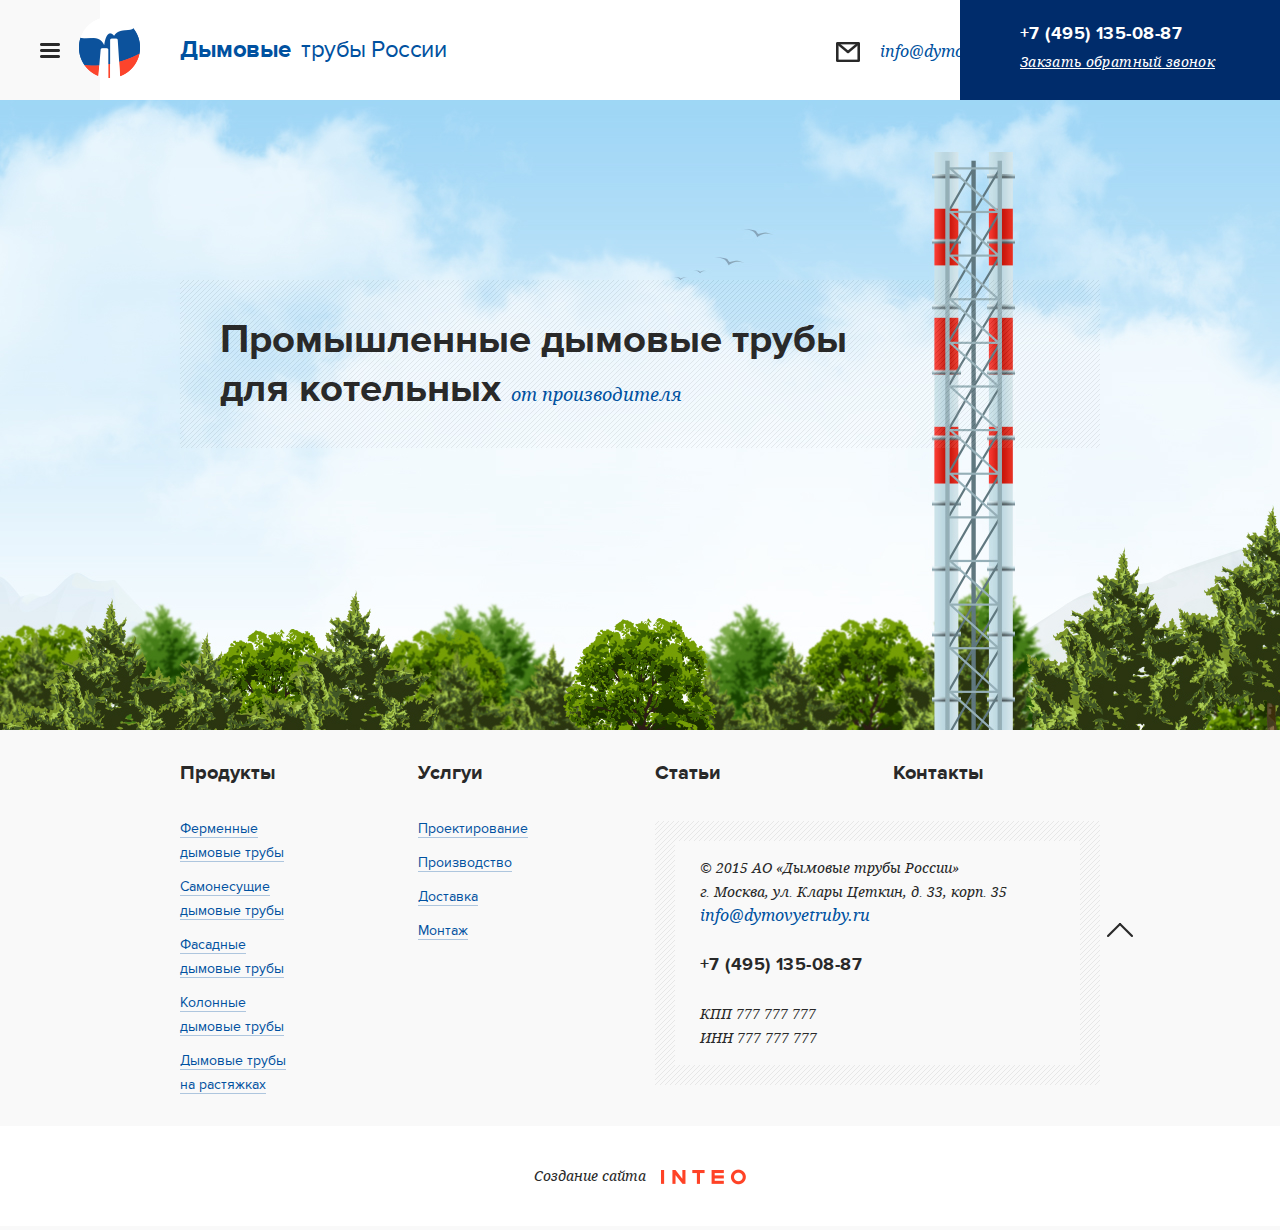
==== commit 15432193: "+" ====
--- a/index.htm
+++ b/index.htm
@@ -14,12 +14,12 @@
       <script src="https://oss.maxcdn.com/respond/1.4.2/respond.min.js"></script>
     <![endif]-->
     <script src="f/js/jquery-1.11.3.min.js"></script>
+    <script src="f/js/jquery.scrollTo.min.js"></script>
     <script src="f/js/jquery.carouFredSel-6.2.1-packed.js"></script>
     <link rel="stylesheet" href="f/fancybox/jquery.fancybox.css?v=2.1.5" media="screen">
     <script src="f/fancybox/jquery.fancybox.pack.js?v=2.1.5"></script>
     <link rel="stylesheet" href="f/css/main.css">
     <script src="f/js/common.js"></script>
-    <link href='https://fonts.googleapis.com/css?family=Droid+Serif:400italic' rel='stylesheet' type='text/css'>
     <script>
       $(document).ready(function(){
         
@@ -27,7 +27,78 @@
     </script>
   </head>
 <body>
-  
+  <div class="wrap clearfix">  
+    <header class="header js-scroll-target" data-scrollto="1">
+      <a href="#" class="header__ham iconize-ham">&nbsp;</a>
+      <div class="holder">
+        <h1 class="logo">
+          <a href="/"><span><span>Дымовые</span> трубы России</span></a>
+        </h1>
+        <div class="header__mail"><a href="mailto:info@dymovyetruby.ru"><i class="icon-mail"></i>info@dymovyetruby.ru</a></div>
+      </div>
+      <div class="header__phone">
+        <p>+7 (495) 135-08-87</p>
+        <a href="#">Закзать обратный звонок</a>
+      </div>
+    </header>
+    <div class="content">
+      <div class="preface">
+        <div class="holder">
+          <p class="preface__text">
+            <span>Промышленные дымовые трубы <br>для котельных</span> <a href="#">от производителя</a>
+          </p>
+        </div>
+        <img src="f/i/preface-back.jpg" alt="">
+      </div>
+    </div>
+  </div> 
+  <footer class="footer">
+    <div class="holder">
+      <div class="footer__holder">
+        <div class="footer__half">
+          <div class="footer__col">
+            <a href="#" class="footer__subtitle">Продукты</a>
+            <ul>
+              <li><a href="#">Ферменные <br> дымовые трубы</a></li>
+              <li><a href="#">Самонесущие <br> дымовые трубы</a></li>
+              <li><a href="#">Фасадные <br> дымовые трубы</a></li>
+              <li><a href="#">Колонные <br> дымовые трубы</a></li>
+              <li><a href="#">Дымовые трубы <br> на растяжках</a></li>
+            </ul>
+          </div><div class="footer__col">
+            <a href="#" class="footer__subtitle">Услгуи</a>
+            <ul>
+              <li><a href="#">Проектирование</a></li>
+              <li><a href="#">Производство</a></li>
+              <li><a href="#">Доставка</a></li>
+              <li><a href="#">Монтаж</a></li>
+            </ul>
+          </div>
+        </div><div class="footer__half">
+          <div class="footer__col">
+            <a href="#" class="footer__subtitle">Статьи</a>
+          </div><div class="footer__col">
+            <a href="#" class="footer__subtitle">Контакты</a>
+          </div>
+          <div class="footer__contacts">
+            <div class="footer__contacts-holder">
+              <p class="footer__contacts-text">© 2015 АО «Дымовые трубы России» <br>
+              г. Москва, ул. Клары Цеткин, д. 33, корп. 35</p>
+              <a class="footer__contacts-mail" href="mailto:info@dymovyetruby.ru">info@dymovyetruby.ru</a>
+              <p class="footer__contacts-phone">+7 (495) 135-08-87</p>
+              <p class="footer__contacts-num">КПП 777 777 777</p>
+              <p class="footer__contacts-num">ИНН 777 777 777</p>
+            </div>
+          </div>
+        </div>
+      </div>
+    </div>
+    <a href="#" class="footer__up js-scroll-link" data-scrollto="1">&nbsp;</a>
+    <p class="madeby">
+      Создание сайта<a class="icon-inteo" target="_blank" rel="external nofollow" href="http://inteo-s.ru"></a></a>
+    </p>
+  </footer> 
+  <div class="popups"></div>
 </body>
 </html>
 
--- a/f/css/main.css
+++ b/f/css/main.css
@@ -198,7 +198,7 @@
   -webkit-tap-highlight-color: rgba(0, 0, 0, 0);
 }
 body {
-  font-family: "Proxima Nova", sans-serif;
+  font-family: "Droid Serif", sans-serif;
   font-size: 14px;
   line-height: 24px;
   color: #292929;
@@ -212,8 +212,11 @@
   line-height: inherit;
 }
 a {
-  color: #337ab7;
+  color: #0051a0;
   text-decoration: none;
+}
+a:hover {
+  color: #ff4226 !important;
 }
 a:hover,
 a:focus {
@@ -3805,6 +3808,20 @@
   font-weight: normal;
   font-style: normal;
 }
+@font-face {
+  font-family: "Proxima Nova";
+  src: url("../../f/fonts/ProximaNovaBold.eot");
+  src: url("../../f/fonts/ProximaNovaBold.eot?#iefix") format("embedded-opentype"), url("../../f/fonts/ProximaNovaBold.woff") format("woff"), url("../../f/fonts/ProximaNovaBold.ttf") format("truetype");
+  font-style: normal;
+  font-weight: bold;
+}
+@font-face {
+  font-family: "Droid Serif";
+  src: url("../../f/fonts/DroidSerifItalic.eot");
+  src: url("../../f/fonts/DroidSerifItalic.eot?#iefix") format("embedded-opentype"), url("../../f/fonts/DroidSerifItalic.woff") format("woff"), url("../../f/fonts/DroidSerifItalic.ttf") format("truetype");
+  font-style: normal;
+  font-weight: normal;
+}
 ::-webkit-input-placeholder {
   line-height: 24px;
   font-style: 16px !important;
@@ -3894,8 +3911,255 @@
   content: '';
   background: url('../../f/i/icons.png') -9999px -9999px no-repeat;
 }
+.icon-mail {
+  width: 24px;
+  height: 20px;
+  background-position: -61px 0;
+  margin: -2px 20px 0 0;
+}
+.iconize-ham:before {
+  width: 20px;
+  height: 15px;
+  background-position: -85px 0;
+  left: 0;
+  right: 0;
+  top: 0;
+  bottom: 0;
+  margin: auto;
+}
+.icon-inteo {
+  width: 85px;
+  height: 16px;
+  margin: -1px 0 0 15px;
+  background-position: 0 -61px;
+}
 .pseudo {
   border-bottom: 1px dashed;
   line-height: 20px;
   display: inline-block;
 }
+.wrap {
+  min-height: 100%;
+  height: auto !important;
+  height: 100%;
+  margin: 0 0 -500px 0;
+  padding: 0;
+  min-width: 1000px;
+  max-width: 1920px;
+}
+.wrap:after {
+  content: '';
+  height: 500px;
+  margin: 0;
+  padding: 0;
+}
+.footer {
+  height: 500px;
+  margin: 0;
+  padding: 0;
+  min-width: 1000px;
+  background: #f9f9f9;
+  position: relative;
+  padding-top: 30px;
+}
+.footer__holder {
+  margin-left: -30px;
+  margin-bottom: 20px;
+}
+.footer__half {
+  display: inline-block;
+  vertical-align: top;
+  width: 50%;
+}
+.footer__col {
+  display: inline-block;
+  vertical-align: top;
+  width: 50%;
+  padding-left: 30px;
+}
+.footer__subtitle {
+  font: bold 20px/26px 'Proxima Nova', sans-serif;
+  margin-bottom: 30px;
+  color: #292929;
+  display: inline-block;
+}
+.footer ul {
+  list-style: none;
+}
+.footer ul li {
+  margin-bottom: 10px;
+}
+.footer ul li a {
+  font: 14px 'Proxima Nova', sans-serif;
+  line-height: 14px;
+  border-bottom: 1px solid rgba(0, 81, 160, 0.3);
+}
+.footer ul li a:hover {
+  border-color: #ff4226;
+}
+.footer__contacts {
+  background: url(../../f/i/pattern1.png) repeat;
+  padding: 20px;
+  margin-left: 30px;
+  margin-top: 5px;
+}
+.footer__contacts-holder {
+  background: #f9f9f9;
+  padding: 15px 25px;
+}
+.footer__contacts-mail {
+  font-size: 16px;
+  margin-bottom: 25px;
+  display: inline-block;
+}
+.footer__contacts-phone {
+  font: bold 18px/24px 'Proxima Nova', sans-serif;
+  color: #292929;
+  letter-spacing: .025em;
+  margin-bottom: 25px;
+}
+.footer__up {
+  width: 100px;
+  height: 100px;
+  position: absolute;
+  right: 110px;
+  top: 0;
+  bottom: 100px;
+  margin: auto 0;
+  display: block;
+}
+.footer__up:before {
+  content: '';
+  position: absolute;
+  left: 0;
+  right: 0;
+  top: 0;
+  width: 26px;
+  height: 14px;
+  bottom: 0;
+  margin: auto;
+  background: url(../../f/i/icons.png) -105px 0;
+}
+.madeby {
+  background: #fff;
+  height: 100px;
+  line-height: 100px;
+  text-align: center;
+}
+.holder {
+  width: 1000px;
+  padding: 0 40px;
+  margin: 0 auto;
+}
+.header {
+  min-height: 100px;
+  position: relative;
+}
+.header .holder {
+  max-width: 1000px;
+  height: 100px;
+  padding: 27px 40px;
+}
+.header__mail {
+  padding-right: 50px;
+  padding-top: 13px;
+  float: right;
+}
+.header__mail a {
+  line-height: 20px;
+  font-size: 16px;
+}
+.header__phone {
+  background: #002c6b;
+  padding: 22px 60px;
+  height: 100px;
+  width: 320px;
+  text-align: left;
+  position: absolute;
+  right: 0;
+  top: 0;
+}
+.header__phone p {
+  font: bold 18px 'Proxima Nova', sans-serif;
+  color: #fff;
+  letter-spacing: .025em;
+  margin-bottom: 5px;
+}
+.header__phone a {
+  color: #fff;
+  letter-spacing: .025em;
+  text-decoration: underline;
+}
+.header__ham {
+  width: 100px;
+  height: 100px;
+  position: absolute;
+  left: 0;
+  top: 0;
+  background: #f9f9f9;
+}
+.header__ham_active:before {
+  background-position: -131px 0;
+  width: 20px;
+  height: 3px;
+}
+.logo {
+  display: inline-block;
+  margin-left: -101px;
+  padding-left: 101px;
+  position: relative;
+  margin-bottom: 0;
+  vertical-align: bottom;
+  line-height: 35px;
+}
+@media (max-width: 1110px) {
+  .logo {
+    margin-left: -40px;
+  }
+}
+.logo a {
+  display: inline-block;
+  vertical-align: middle;
+}
+.logo a span {
+  font: 24px 'Proxima Nova', sans-serif;
+  letter-spacing: -0.02em;
+}
+.logo a span span {
+  font-weight: bold;
+  margin-right: 5px;
+}
+.logo a span:before {
+  content: '';
+  width: 61px;
+  height: 61px;
+  position: absolute;
+  left: 0px;
+  top: -10px;
+  background: url(../../f/i/icons.png) 0 0;
+}
+.preface {
+  height: 630px;
+  position: relative;
+  z-index: 1;
+  padding-top: 180px;
+}
+.preface img {
+  position: absolute;
+  top: 0;
+  left: 50%;
+  margin-left: -800px;
+  height: 100%;
+  width: 1600px;
+  z-index: -1;
+}
+.preface__text {
+  padding: 35px 40px;
+  background: url(../../f/i/pattern1.png) repeat;
+  font-size: 18px;
+}
+.preface__text span {
+  font: bold 40px 'Proxima Nova', sans-serif;
+  color: #292929;
+  margin-right: 5px;
+}
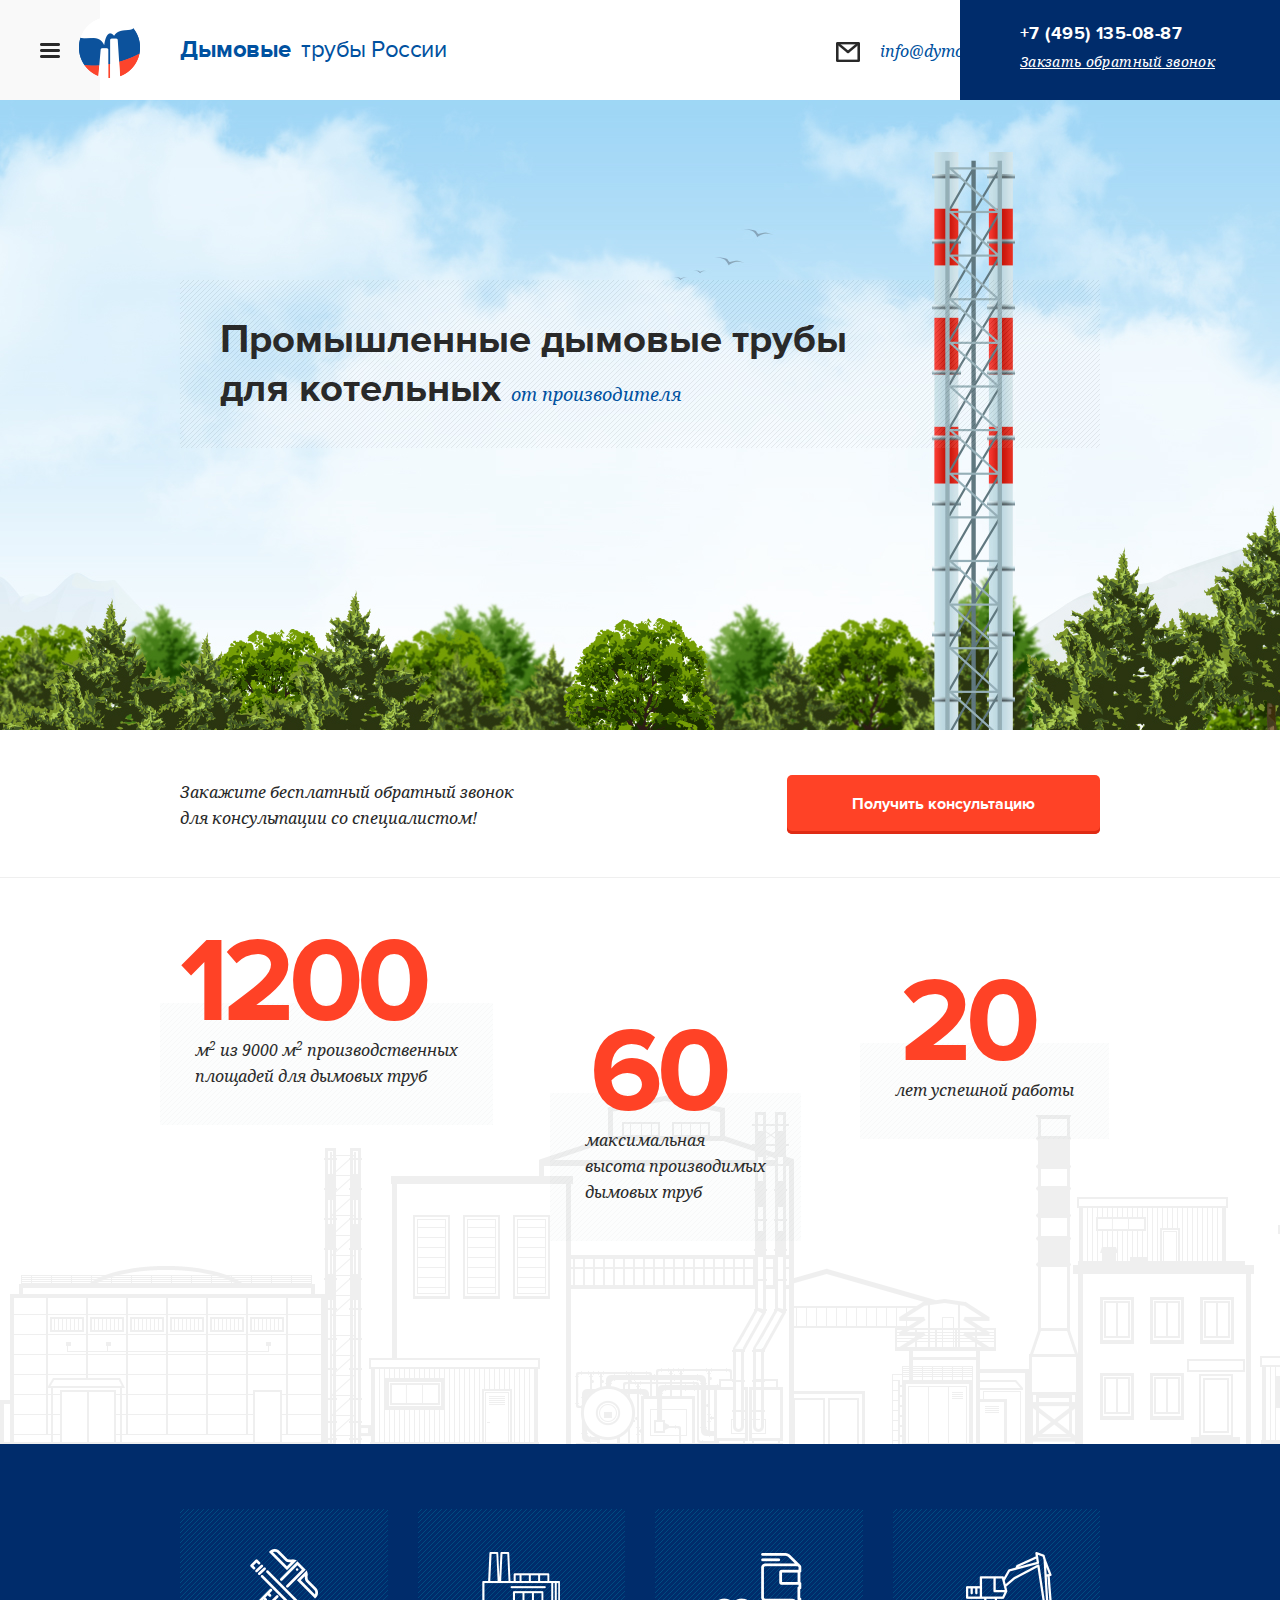
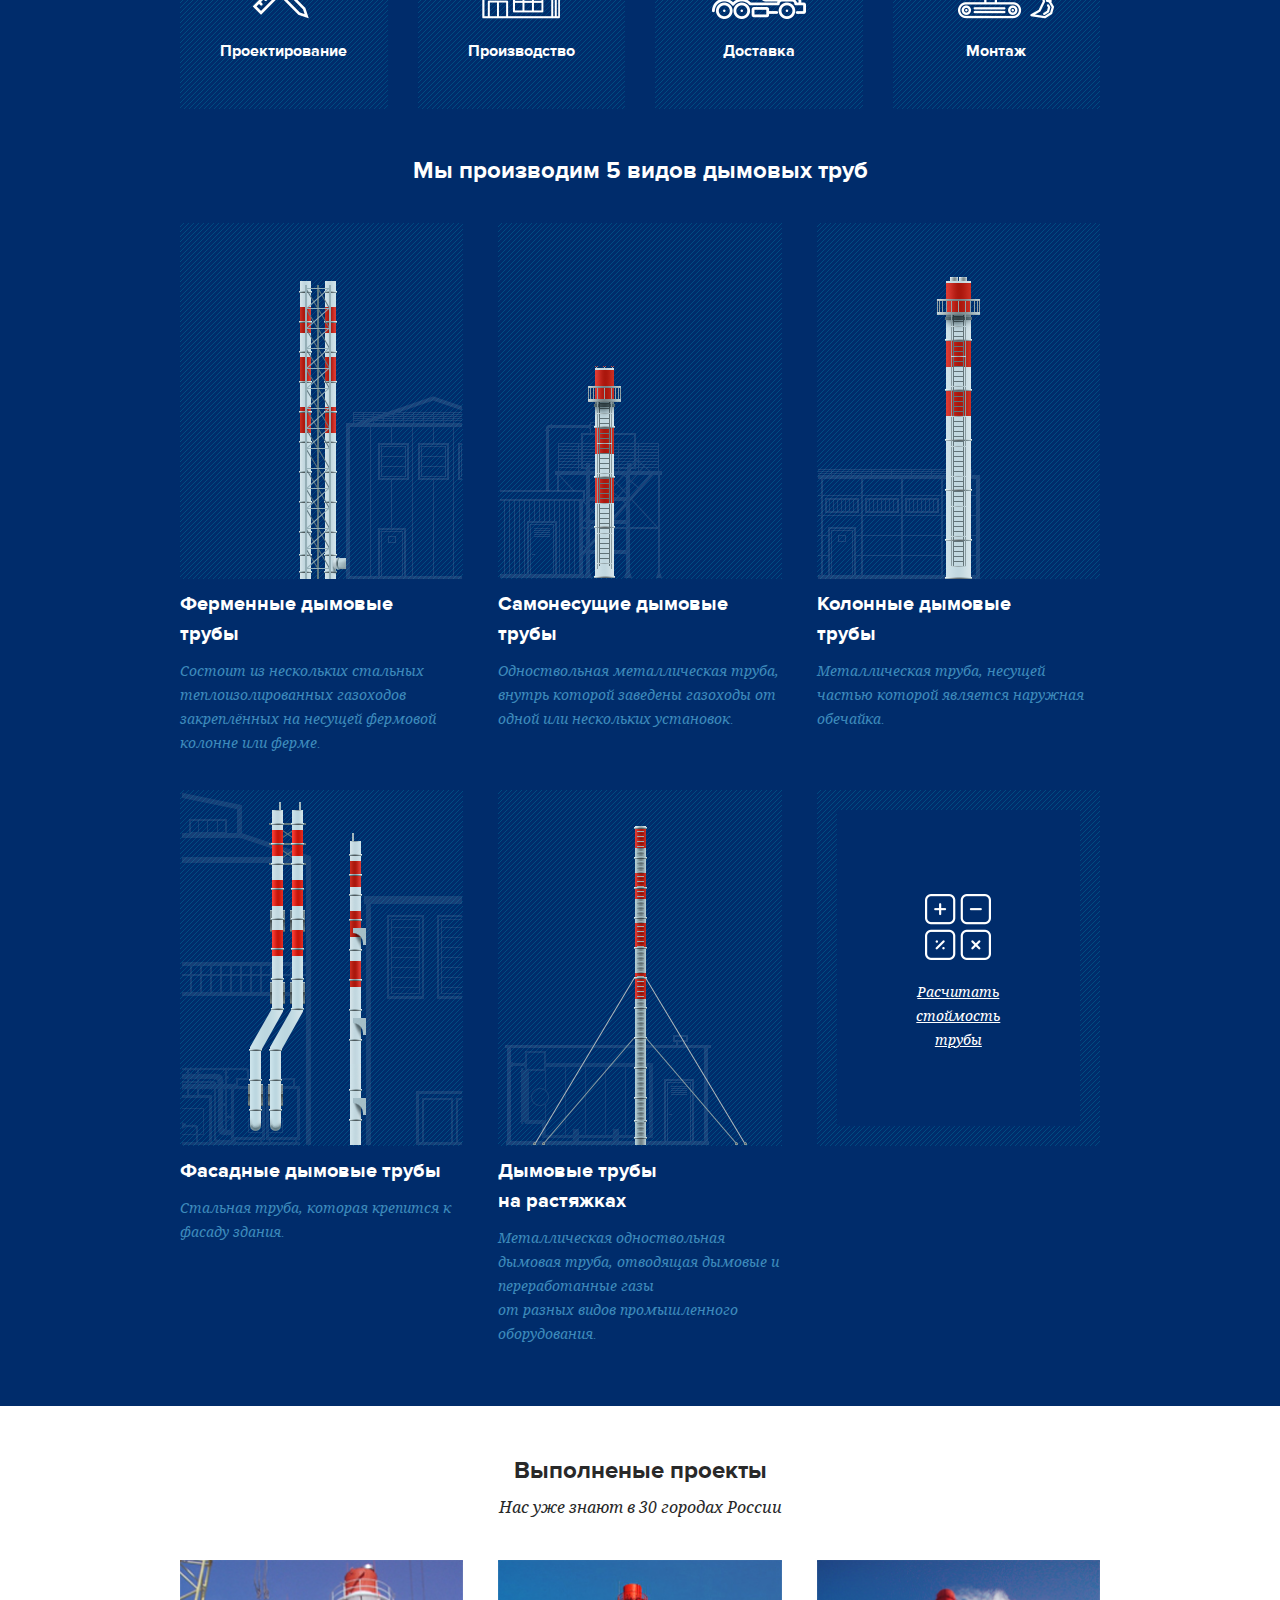
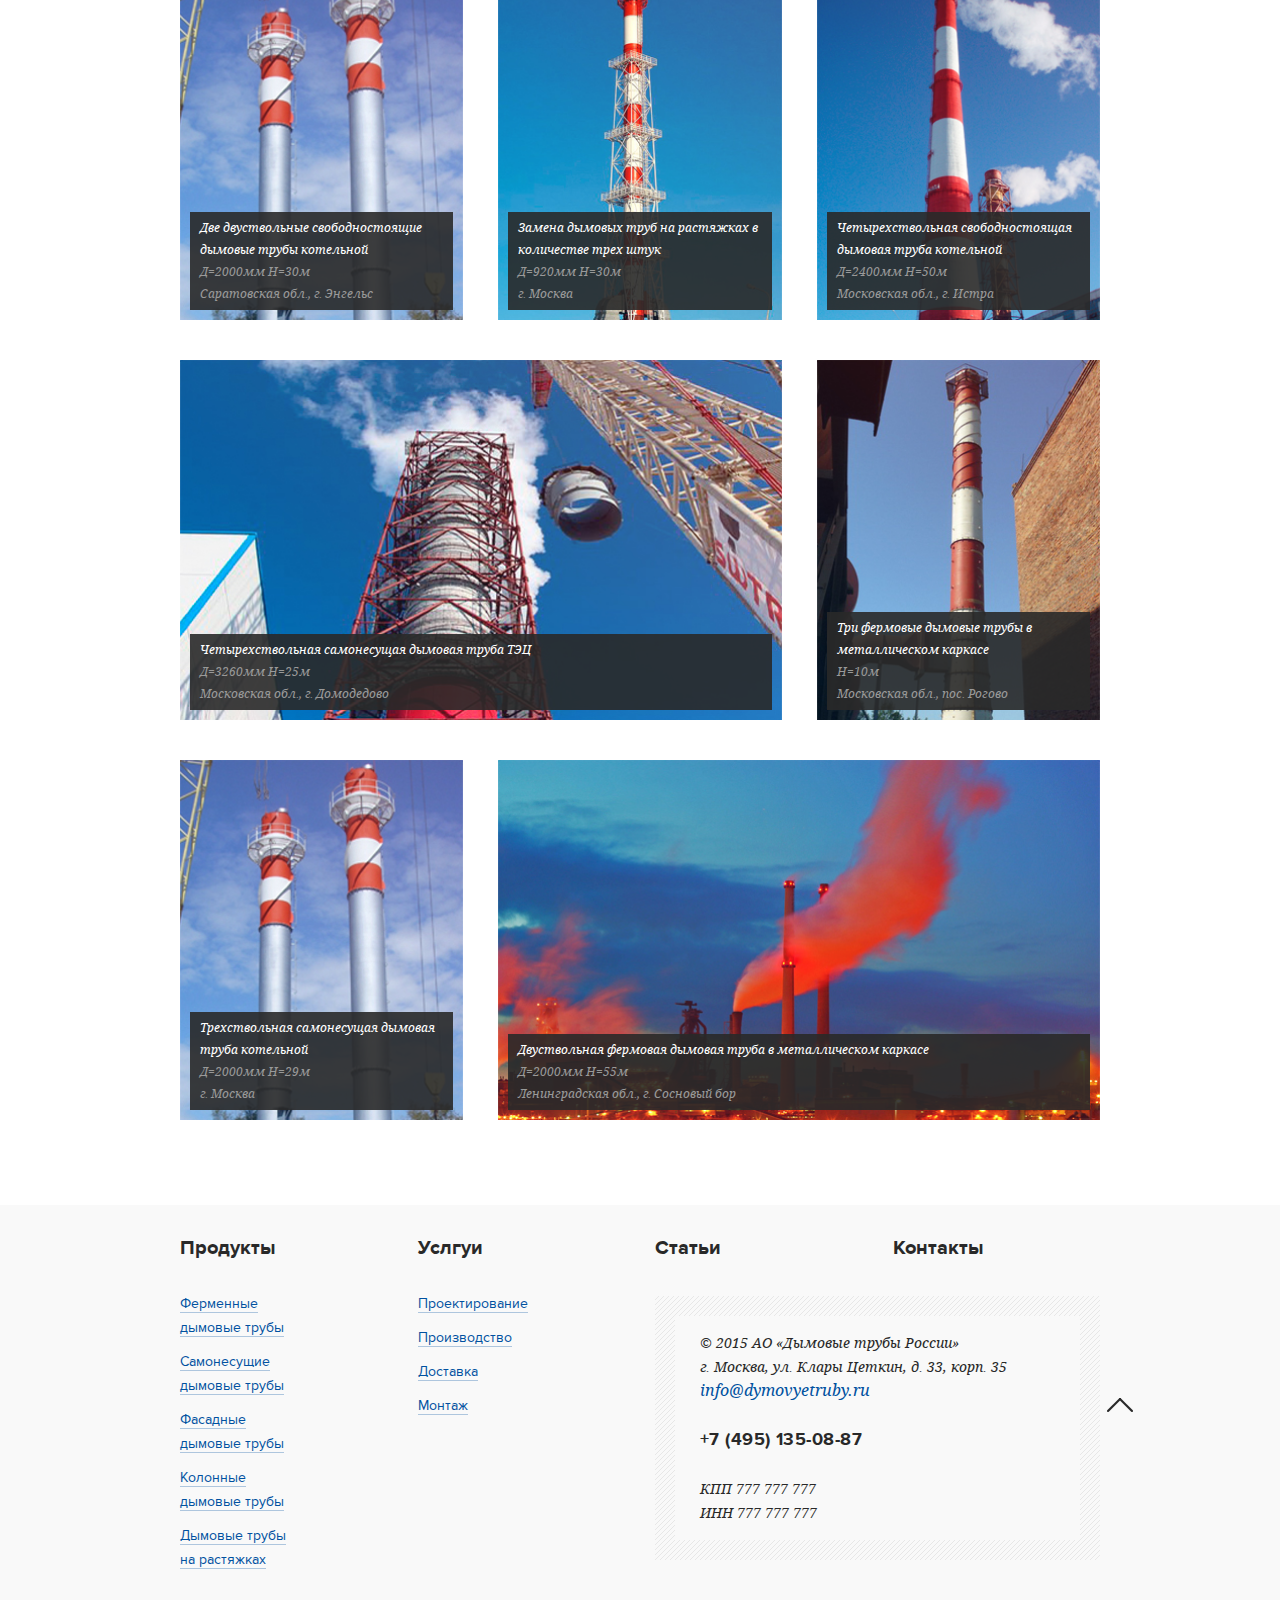
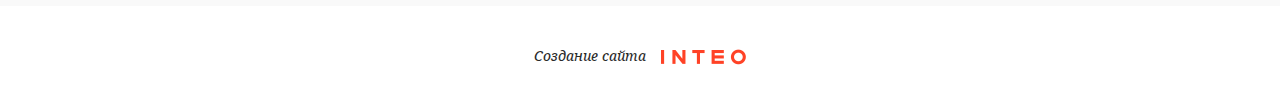
==== commit bf8e1f62: "+" ====
--- a/index.htm
+++ b/index.htm
@@ -50,6 +50,166 @@
         </div>
         <img src="f/i/preface-back.jpg" alt="">
       </div>
+      <section class="subsection consult">
+        <div class="holder">
+          <p class="consult__text">Закажите бесплатный обратный звонок <br>для консультации со специалистом!</p>
+          <a href="#" class="btn consult__btn">Получить консультацию</a>
+        </div>
+      </section>
+      <section class="subsection achiv">
+        <img src="f/i/achiv-back.png" alt="">
+        <div class="holder">
+          <div class="achiv__item achiv__item_1">
+            <p class="achiv__num">1200</p>
+            <p class="achiv__text">м<sup>2</sup> из 9000 м<sup>2</sup> производственных <br> площадей для дымовых труб</p>
+          </div>
+          <div class="achiv__item achiv__item_2">
+            <p class="achiv__num">60</p>
+            <p class="achiv__text">максимальная <br> высота производимых <br>дымовых труб</p>
+          </div>
+          <div class="achiv__item achiv__item_3">
+            <p class="achiv__num">20</p>
+            <p class="achiv__text">лет успешной работы</p>
+          </div>
+        </div>
+      </section>
+      <section class="subsection products">
+        <div class="holder">
+          <div class="products-service">
+            <div class="products-service__holder">
+              <div class="products-service__item products-service__item_project">
+                <a href="#" class="">
+                  <span class="products-service__title">Проектирование</span>
+                </a>
+              </div><div class="products-service__item products-service__item_production">
+                <a href="#" class="">
+                  <span class="products-service__title">Производство</span>
+                </a>
+              </div><div class="products-service__item products-service__item_delivery">
+                <a href="#" class="">
+                  <span class="products-service__title">Доставка</span>
+                </a>
+              </div><div class="products-service__item products-service__item_install">
+                <a href="#" class="">
+                  <span class="products-service__title">Монтаж</span>
+                </a>
+              </div>
+            </div>
+          </div>
+          <p class="products__title">Мы производим 5 видов дымовых труб</p>
+          <div class="products__holder">
+            <div class="products__item">
+              <a href="#" class="products__img">
+                <img src="f/i/products/1.png" alt="">
+              </a>
+              <p class="products__subtitle">Ферменные дымовые <br>трубы</p>
+              <p class="products__text">Состоит из нескольких стальных теплоизолированных газоходов закреплённых на несущей фермовой колонне или ферме.</p>
+            </div><div class="products__item">
+              <a href="#" class="products__img">
+                <img src="f/i/products/2.png" alt="">
+              </a>
+              <p class="products__subtitle">Самонесущие дымовые трубы</p>
+              <p class="products__text">Одноствольная металлическая труба, внутрь которой заведены газоходы от одной или нескольких установок.</p>
+            </div><div class="products__item">
+              <a href="#" class="products__img">
+                <img src="f/i/products/3.png" alt="">
+              </a>
+              <p class="products__subtitle">Колонные дымовые <br>трубы</p>
+              <p class="products__text">Металлическая труба, несущей частью которой является наружная обечайка.</p>
+            </div><div class="products__item">
+              <a href="#" class="products__img">
+                <img src="f/i/products/4.png" alt="">
+              </a>
+              <p class="products__subtitle">Фасадные дымовые трубы</p>
+              <p class="products__text">Стальная труба, которая крепится к фасаду здания.</p>
+            </div><div class="products__item">
+              <a href="#" class="products__img">
+                <img src="f/i/products/5.png" alt="">
+              </a>
+              <p class="products__subtitle">Дымовые трубы <br>на растяжках</p>
+              <p class="products__text">Металлическая одноствольная дымовая труба, отводящая дымовые и переработанные газы <br>от разных видов промышленного оборудования.</p>
+            </div><div class="products__item">
+              <div class="products__img">
+                 <div class="products__count-price">
+                   <a href="#">Расчитать<br>стоймость<br>трубы</a>
+                 </div>
+              </div>
+            </div>
+          </div>
+        </div>
+      </section>
+      <section class="subsection projects">
+        <div class="holder">
+          <p class="projects__title">Выполненые проекты</p>
+          <p class="projects__subtitle">Нас уже знают в 30 городах России</p>
+          <div class="projects__holder">
+            <div class="projects__item">
+              <a href="#">
+                <img src="f/i/projects/1.jpg" alt="">
+                <span class="projects__text">
+                  <span class="projects__name">Две двуствольные свободностоящие дымовые трубы котельной</span>
+                  <span class="projects__detail">Д=2000мм H=30м</span>
+                  <span class="projects__detail">Саратовская обл., г. Энгельс</span>
+                </span>
+              </a>
+            </div><div class="projects__item">
+              <a href="#">
+                <img src="f/i/projects/2.jpg" alt="">
+                <span class="projects__text">
+                  <span class="projects__name">Замена дымовых труб на растяжках в количестве трех штук</span>
+                  <span class="projects__detail">Д=920мм H=30м </span>
+                  <span class="projects__detail">г. Москва</span>
+                </span>
+              </a>
+            </div><div class="projects__item">
+              <a href="#">
+                <img src="f/i/projects/3.jpg" alt="">
+                <span class="projects__text">
+                  <span class="projects__name">Четырехствольная свободностоящая дымовая труба котельной</span>
+                  <span class="projects__detail">Д=2400мм H=50м</span>
+                  <span class="projects__detail">Московская обл., г. Истра</span>
+                </span>
+              </a>
+            </div><div class="projects__item projects__item_wide">
+              <a href="#">
+                <img src="f/i/projects/4.jpg" alt="">
+                <span class="projects__text">
+                  <span class="projects__name">Четырехствольная самонесущая дымовая труба ТЭЦ</span>
+                  <span class="projects__detail">Д=3260мм H=25м</span>
+                  <span class="projects__detail">Московская обл., г. Домодедово</span>
+                </span>
+              </a>
+            </div><div class="projects__item">
+              <a href="#">
+                <img src="f/i/projects/5.jpg" alt="">
+                <span class="projects__text">
+                  <span class="projects__name">Три фермовые дымовые трубы в металлическом каркасе</span>
+                  <span class="projects__detail">H=10м</span>
+                  <span class="projects__detail">Московская обл., пос. Рогово</span>
+                </span>
+              </a>
+            </div><div class="projects__item">
+              <a href="#">
+                <img src="f/i/projects/1.jpg" alt="">
+                <span class="projects__text">
+                  <span class="projects__name">Трехствольная самонесущая дымовая труба котельной</span>
+                  <span class="projects__detail">Д=2000мм Н=29м</span>
+                  <span class="projects__detail">г. Москва</span>
+                </span>
+              </a>
+            </div><div class="projects__item projects__item_wide">
+              <a href="#">
+                <img src="f/i/projects/6.jpg" alt="">
+                <span class="projects__text">
+                  <span class="projects__name">Двуствольная фермовая дымовая труба в металлическом каркасе</span>
+                  <span class="projects__detail">Д=2000мм H=55м</span>
+                  <span class="projects__detail">Ленинградская обл., г. Сосновый бор</span>
+                </span>
+              </a>
+            </div>
+          </div>
+        </div>
+      </section>
     </div>
   </div> 
   <footer class="footer">
--- a/f/css/main.css
+++ b/f/css/main.css
@@ -614,12 +614,11 @@
 .btn,
 .btn:active {
   display: inline-block;
-  padding: 2px 20px 5px;
+  font: bold 16px 'Proxima Nova', sans-serif;
+  padding: 17px 65px;
   margin-bottom: 0;
-  font-size: 21px;
   line-height: 25px;
   color: #fff;
-  font-weight: normal;
   text-align: center;
   position: relative;
   white-space: nowrap;
@@ -631,35 +630,18 @@
   -moz-user-select: none;
   -ms-user-select: none;
   user-select: none;
-  border-radius: 15px;
-  background: -moz-linear-gradient(bottom, #ec572b 0%, #f88d3c 100%);
-  background: -webkit-gradient(bottom top, bottom top, color-stop(0%, #ec572b), color-stop(100%, #f88d3c));
-  background: -webkit-linear-gradient(bottom, #ec572b 0%, #f88d3c 100%);
-  background: -o-linear-gradient(bottom, #ec572b 0%, #f88d3c 100%);
-  background: -ms-linear-gradient(bottom, #ec572b 0%, #f88d3c 100%);
-  background: linear-gradient(to top, #ec572b 0%, #f88d3c 100%);
-  -webkit-box-shadow: 0 1px 2px 0 #000;
-  -moz-box-shadow: 0 1px 2px 0 #000;
-  box-shadow: 0 1px 2px 0 #000;
+  border-radius: 5px;
+  background: #ff4226;
+  -webkit-box-shadow: 0 -3px 0 0 #df2b14 inset;
+  -moz-box-shadow: 0 -3px 0 0 #df2b14 inset;
+  box-shadow: 0 -3px 0 0 #df2b14 inset;
   overflow: hidden;
   z-index: 1;
 }
 .btn:hover,
 .btn:active:hover {
   color: #fff !important;
-}
-.btn:hover:before,
-.btn:active:hover:before {
-  content: '';
-  position: absolute;
-  left: 0;
-  right: 0;
-  top: 0;
-  bottom: 0;
-  margin: auto;
-  background: #0c0e10;
-  opacity: .05;
-  z-index: -1;
+  background: #ff563e;
 }
 .btn:focus,
 .btn:active:focus {
@@ -668,15 +650,11 @@
 }
 .btn:active,
 .btn:active:active {
-  -webkit-box-shadow: 0 3px 4px 0 rgba(12, 14, 16, 0.7) inset;
-  -moz-box-shadow: 0 3px 4px 0 rgba(12, 14, 16, 0.7) inset;
-  box-shadow: 0 3px 4px 0 rgba(12, 14, 16, 0.7) inset;
-  background: -moz-linear-gradient(bottom, #ec572b 0%, #f88d3c 100%);
-  background: -webkit-gradient(bottom top, bottom top, color-stop(0%, #ec572b), color-stop(100%, #f88d3c));
-  background: -webkit-linear-gradient(bottom, #ec572b 0%, #f88d3c 100%);
-  background: -o-linear-gradient(bottom, #ec572b 0%, #f88d3c 100%);
-  background: -ms-linear-gradient(bottom, #ec572b 0%, #f88d3c 100%);
-  background: linear-gradient(to top, #ec572b 0%, #f88d3c 100%);
+  -webkit-box-shadow: none;
+  -moz-box-shadow: none;
+  box-shadow: none;
+  top: 2px;
+  background: #ff4226;
 }
 .btn_big,
 .btn_big:active {
@@ -3913,8 +3891,8 @@
 }
 .icon-mail {
   width: 24px;
-  height: 20px;
-  background-position: -61px 0;
+  height: 21px;
+  background-position: -127px -89px;
   margin: -2px 20px 0 0;
 }
 .iconize-ham:before {
@@ -3945,13 +3923,15 @@
   margin: 0 0 -500px 0;
   padding: 0;
   min-width: 1000px;
-  max-width: 1920px;
 }
 .wrap:after {
   content: '';
   height: 500px;
   margin: 0;
   padding: 0;
+}
+.subsection {
+  padding: 45px 0;
 }
 .footer {
   height: 500px;
@@ -3964,7 +3944,7 @@
 }
 .footer__holder {
   margin-left: -30px;
-  margin-bottom: 20px;
+  margin-bottom: 25px;
 }
 .footer__half {
   display: inline-block;
@@ -4050,6 +4030,7 @@
   width: 1000px;
   padding: 0 40px;
   margin: 0 auto;
+  position: relative;
 }
 .header {
   min-height: 100px;
@@ -4160,6 +4141,297 @@
 }
 .preface__text span {
   font: bold 40px 'Proxima Nova', sans-serif;
+  margin-right: 5px;
+}
+.consult {
+  border-bottom: 1px solid #efefef;
+}
+.consult__text {
+  font-size: 16px;
+  line-height: 26px;
+  display: inline-block;
+  padding-top: 5px;
+}
+.consult__btn {
+  float: right;
+}
+.achiv {
+  overflow: hidden;
+  position: relative;
+  height: 566px;
+  z-index: 1;
+}
+.achiv img {
+  position: absolute;
+  bottom: -5px;
+  left: 0;
+  right: 0;
+  margin: 0 auto;
+}
+.achiv__item {
+  position: absolute;
+}
+.achiv__item_1 {
+  top: 0;
+  left: 40px;
+}
+.achiv__item_2 {
+  top: 90px;
+  left: 450px;
+}
+.achiv__item_3 {
+  top: 40px;
+  left: 760px;
+}
+.achiv__num {
+  font: bold 120px/120px 'Proxima Nova', sans-serif;
+  color: #ff4226;
+  letter-spacing: -0.05em;
+  z-index: 2;
+  position: relative;
+}
+.achiv__text {
+  font-size: 16px;
+  line-height: 26px;
+  display: inline-block;
+  position: relative;
+  vertical-align: text-bottom;
+  background: rgba(0, 44, 107, 0.01);
+  padding: 35px;
+  margin: -40px 0 0 -40px;
+}
+.achiv__text:before {
+  position: absolute;
+  content: '';
+  left: 0;
+  width: 100%;
+  height: 100%;
+  top: 0;
+  opacity: .3;
+  background: url(../../f/i/pattern1.png);
+}
+.achiv__item_1 .achiv__text {
+  margin-left: -20px;
+}
+.products {
+  background: #002c6b;
+}
+.products__title {
+  text-align: center;
+  color: #fff;
+  font: bold 24px/34px 'Proxima Nova', sans-serif;
+  margin-bottom: 35px;
+}
+.products__holder {
+  margin-left: -35px;
+  margin-bottom: -20px;
+}
+.products__item {
+  padding-left: 35px;
+  width: 33.333333%;
+  margin-bottom: 35px;
+  display: inline-block;
+  vertical-align: top;
+}
+.products__img {
+  display: block;
+  position: relative;
+  height: 356px;
+  margin-bottom: 10px;
+  background: url(../../f/i/pattern2.png);
+}
+.products__img img {
+  bottom: 0;
+  position: absolute;
+  left: 0;
+  right: 0;
+  margin: 0 auto;
+}
+a.products__img:hover:before {
+  content: 'Подробнее';
+  background: #ff4226;
+  position: absolute;
+  top: 20px;
+  bottom: 20px;
+  left: 20px;
+  right: 20px;
+  text-align: center;
+  z-index: 2;
+  opacity: .9;
+  color: #fff;
+  font: bold 16px/78px 'Proxima Nova', sans-serif;
+  line-height: 316px;
+}
+a.products__img:hover:after {
+  content: '';
+  position: absolute;
+  z-index: 2;
+  left: 0;
+  right: 0;
+  top: 0;
+  bottom: 0;
+  margin: auto;
+  width: 3px;
+  height: 78px;
+  background: url(../../f/i/icons.png) -158px 0;
+}
+.products__subtitle {
+  font: bold 20px/30px 'Proxima Nova', sans-serif;
+  color: #fff;
+  margin-bottom: 10px;
+  display: block;
+}
+.products__text {
+  color: #3d8abb;
+}
+.products__count-price {
+  text-align: center;
+  position: absolute;
+  left: 20px;
+  right: 20px;
+  top: 20px;
+  bottom: 20px;
+  margin: auto;
+  padding-top: 170px;
+  background: #002c6b;
+}
+.products__count-price a {
+  color: #fff;
+  text-decoration: underline;
+  display: inline-block;
+  position: relative;
+}
+.products__count-price a:before {
+  content: '';
+  position: absolute;
+  top: -86px;
+  left: 0;
+  right: 0;
+  margin: 0 auto;
+  width: 66px;
+  height: 66px;
+  background: url(../../f/i/icons.png) -85px -24px;
+}
+.products-service {
+  margin-bottom: 45px;
+}
+.products-service__holder {
+  margin-left: -30px;
+  padding-top: 20px;
+}
+.products-service__item {
+  width: 25%;
+  padding-left: 30px;
+  display: inline-block;
+  vertical-align: top;
+}
+.products-service__item a {
+  display: block;
+  text-align: center;
+  padding: 130px 30px 30px 30px;
+  position: relative;
+  height: 200px;
+  background: url(../../f/i/pattern2.png);
+}
+.products-service__item a:before {
+  content: '';
+  position: absolute;
+  bottom: 90px;
+  left: 0;
+  right: 0;
+  margin: 0 auto;
+  background: url(../../f/i/icons.png);
+  width: 68px;
+  height: 70px;
+  background-position: -7px -77px;
+}
+.products-service__item_production a:before {
+  width: 78px;
+  height: 67px;
+  background-position: -2px -148px;
+}
+.products-service__item_delivery a:before {
+  width: 94px;
+  height: 66px;
+  background-position: -2px -216px;
+}
+.products-service__item_install a:before {
+  width: 96px;
+  height: 67px;
+  background-position: 0 -282px;
+  left: 20px;
+}
+.products-service__title {
+  color: #fff;
+  font: bold 16px/25px 'Proxima Nova', sans-serif;
+}
+.projects {
+  text-align: center;
+}
+.projects__title {
+  font: bold 24px/40px 'Proxima Nova', sans-serif;
   color: #292929;
-  margin-right: 5px;
-}
+  margin-bottom: 5px;
+}
+.projects__subtitle {
+  color: #292929;
+  font-size: 16px;
+  margin-bottom: 40px;
+}
+.projects__holder {
+  text-align: left;
+  margin-left: -35px;
+}
+.projects__item {
+  display: inline-block;
+  vertical-align: top;
+  padding-left: 35px;
+  width: 33.333333%;
+  margin-bottom: 40px;
+}
+.projects__item a {
+  display: block;
+  height: 360px;
+  position: relative;
+  overflow: hidden;
+}
+.projects__item_wide {
+  width: 66.666666%;
+}
+.projects__text {
+  position: absolute;
+  bottom: 10px;
+  left: 10px;
+  right: 10px;
+  padding: 5px 10px;
+}
+.projects__text:before {
+  content: '';
+  position: absolute;
+  left: 0;
+  right: 0;
+  top: 0;
+  bottom: 0;
+  margin: auto;
+  background: #292929;
+  opacity: .9;
+}
+.projects__name {
+  color: #fff;
+  position: relative;
+  z-index: 1;
+  display: block;
+  font-size: 12px;
+  line-height: 22px;
+}
+.projects__detail {
+  position: relative;
+  z-index: 1;
+  color: #999999;
+  display: block;
+  font-size: 12px;
+  line-height: 22px;
+}
+.projects img {
+  width: 100%;
+}
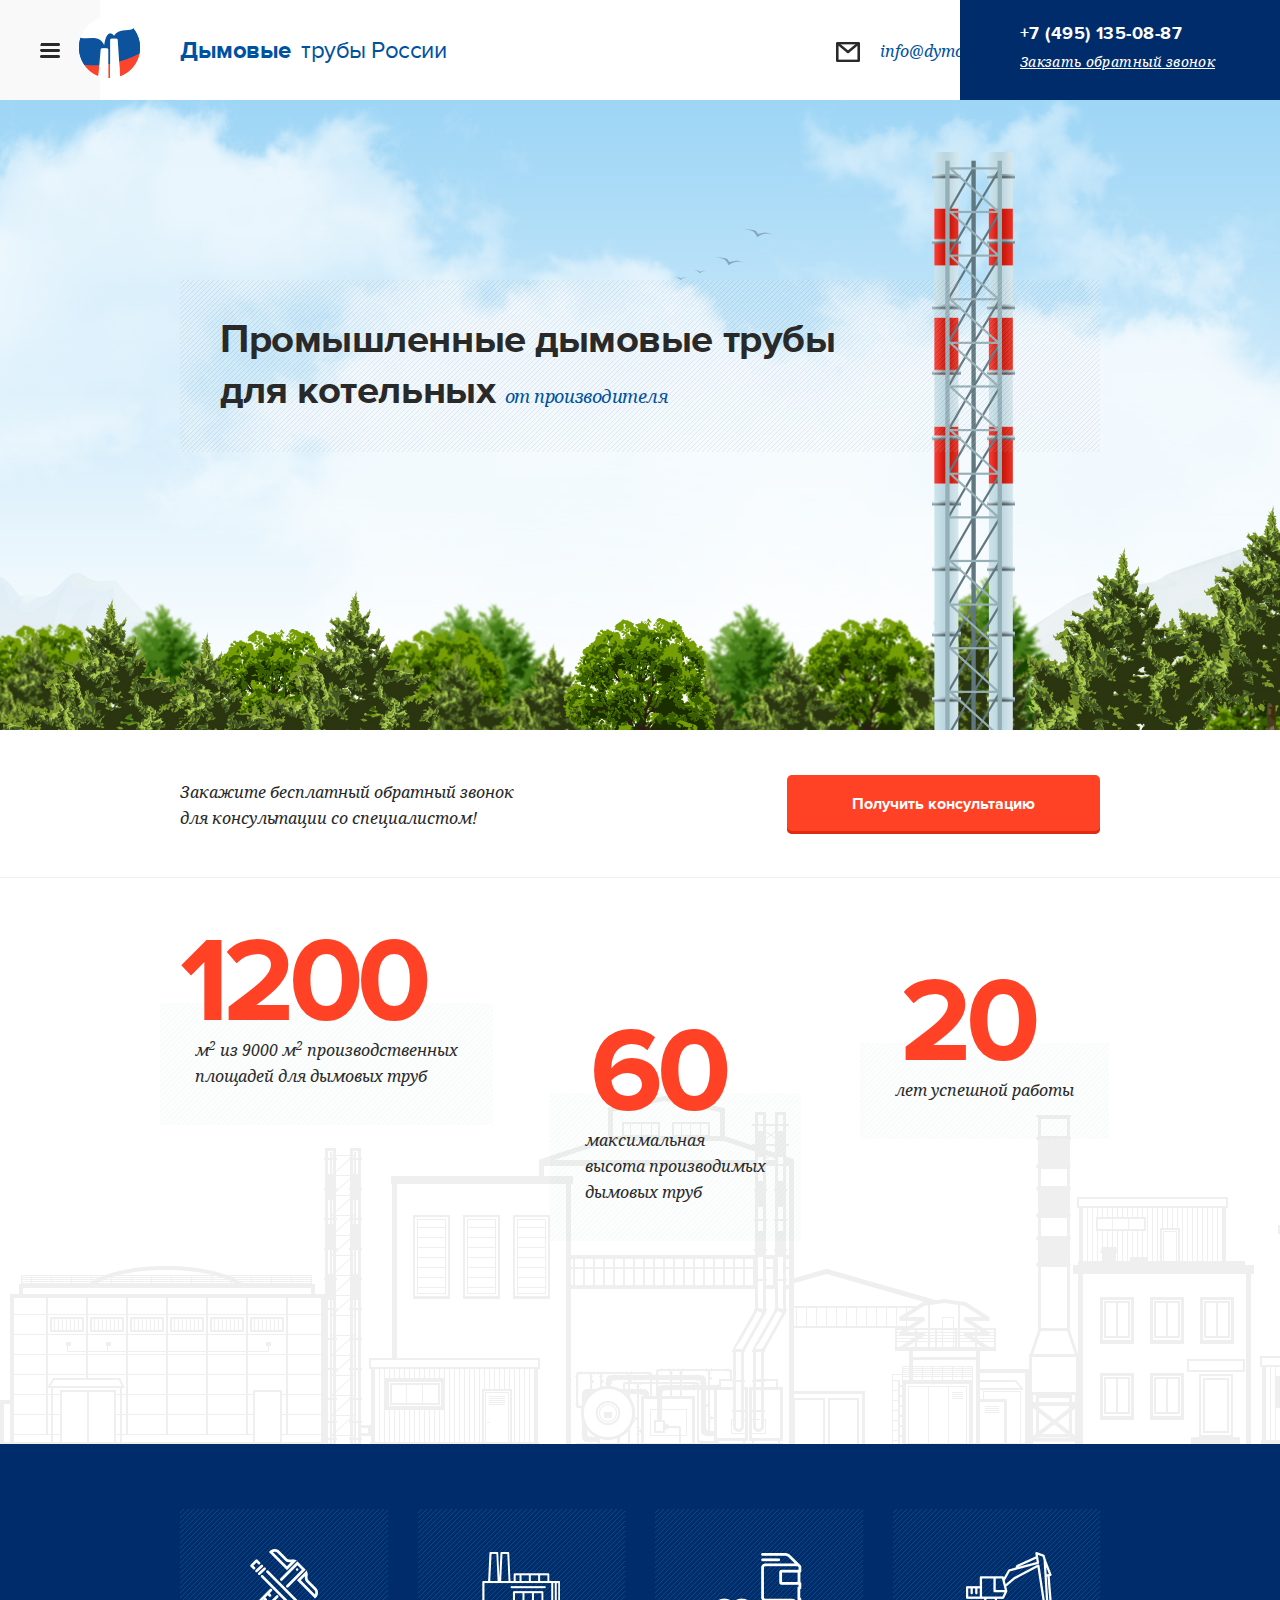
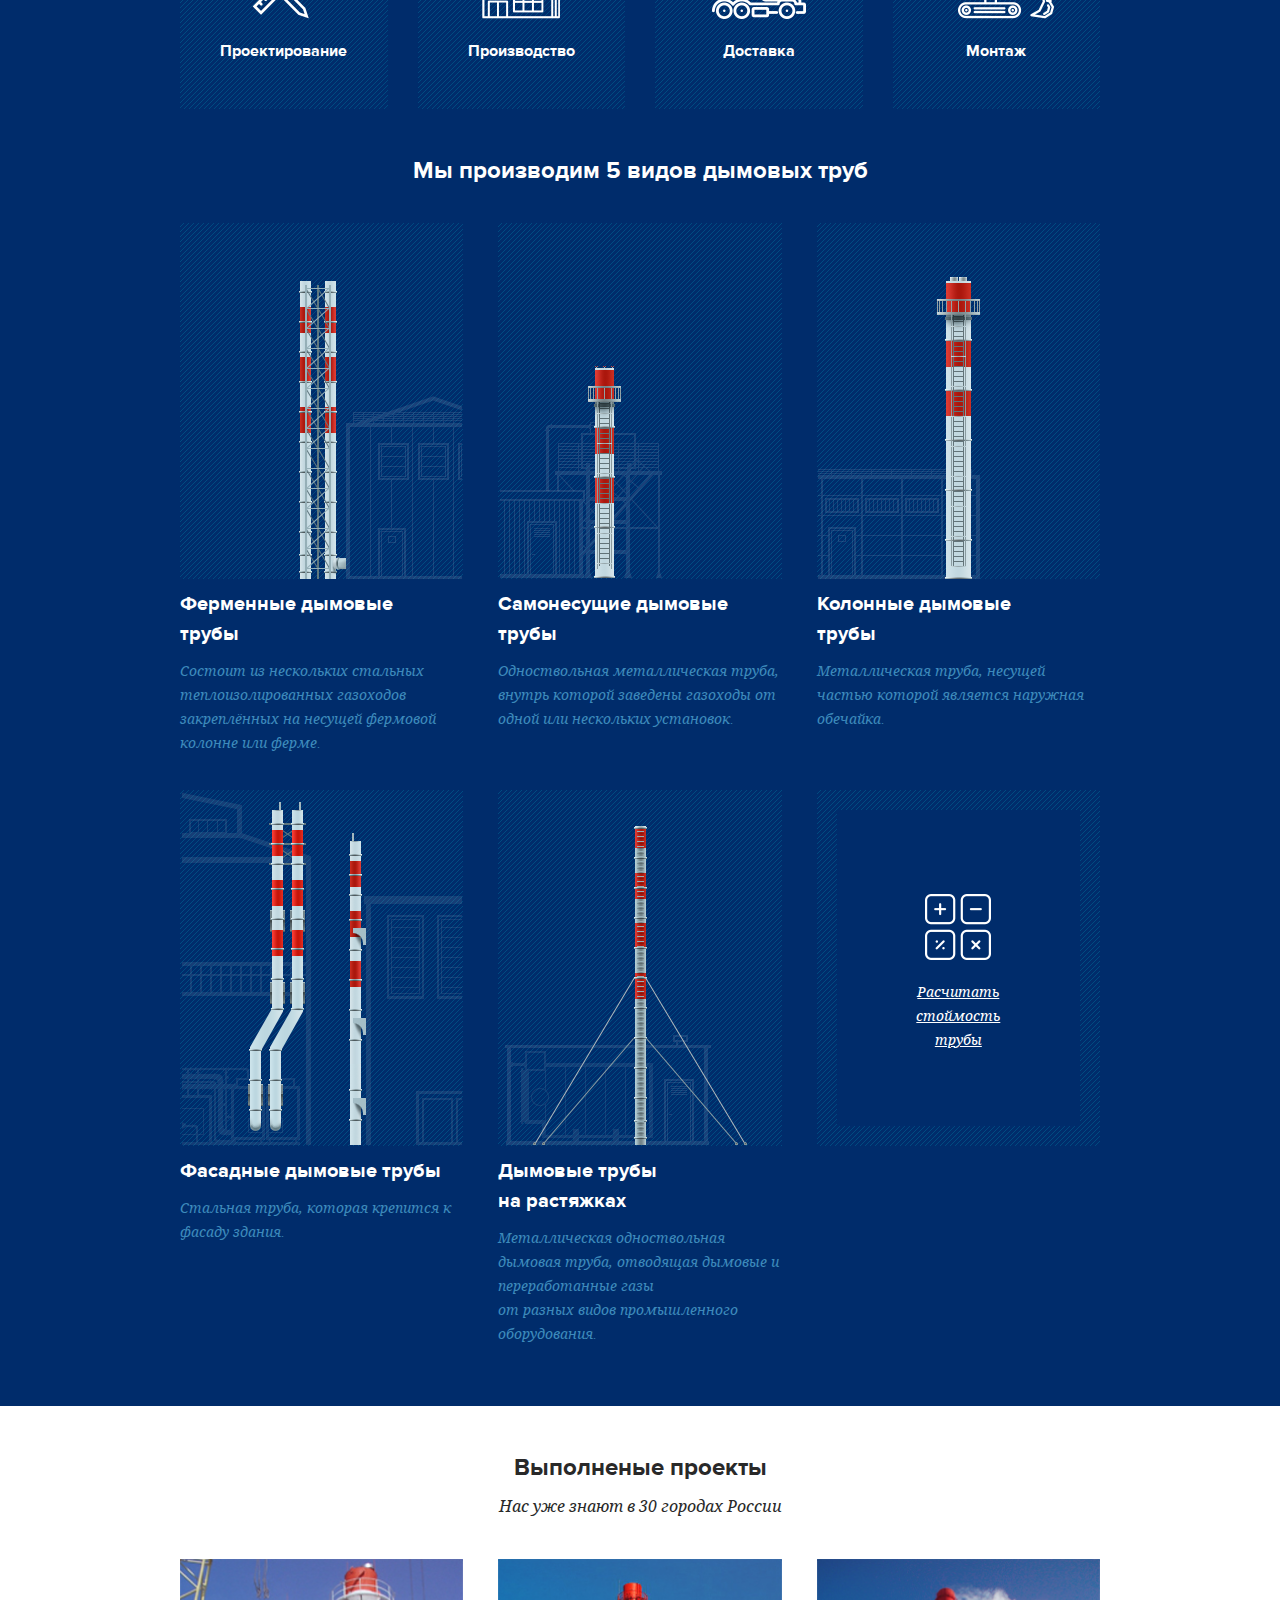
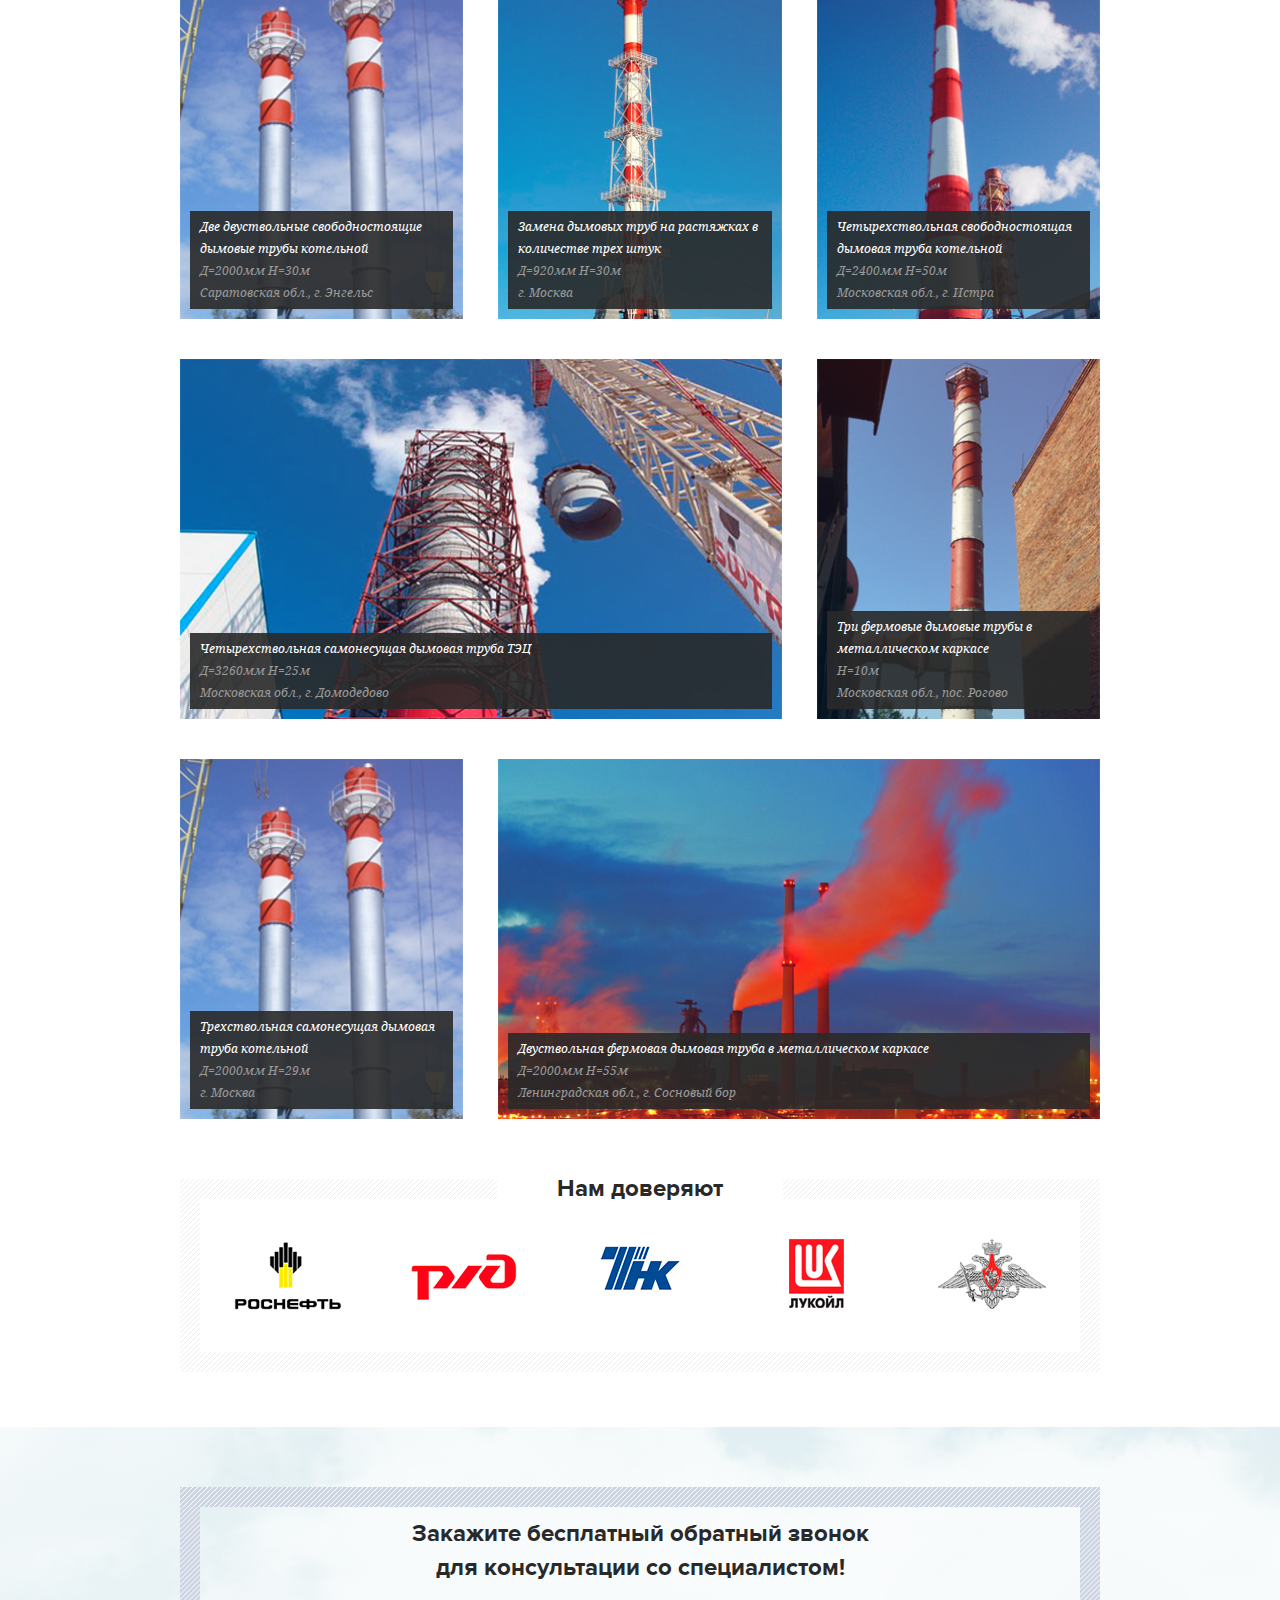
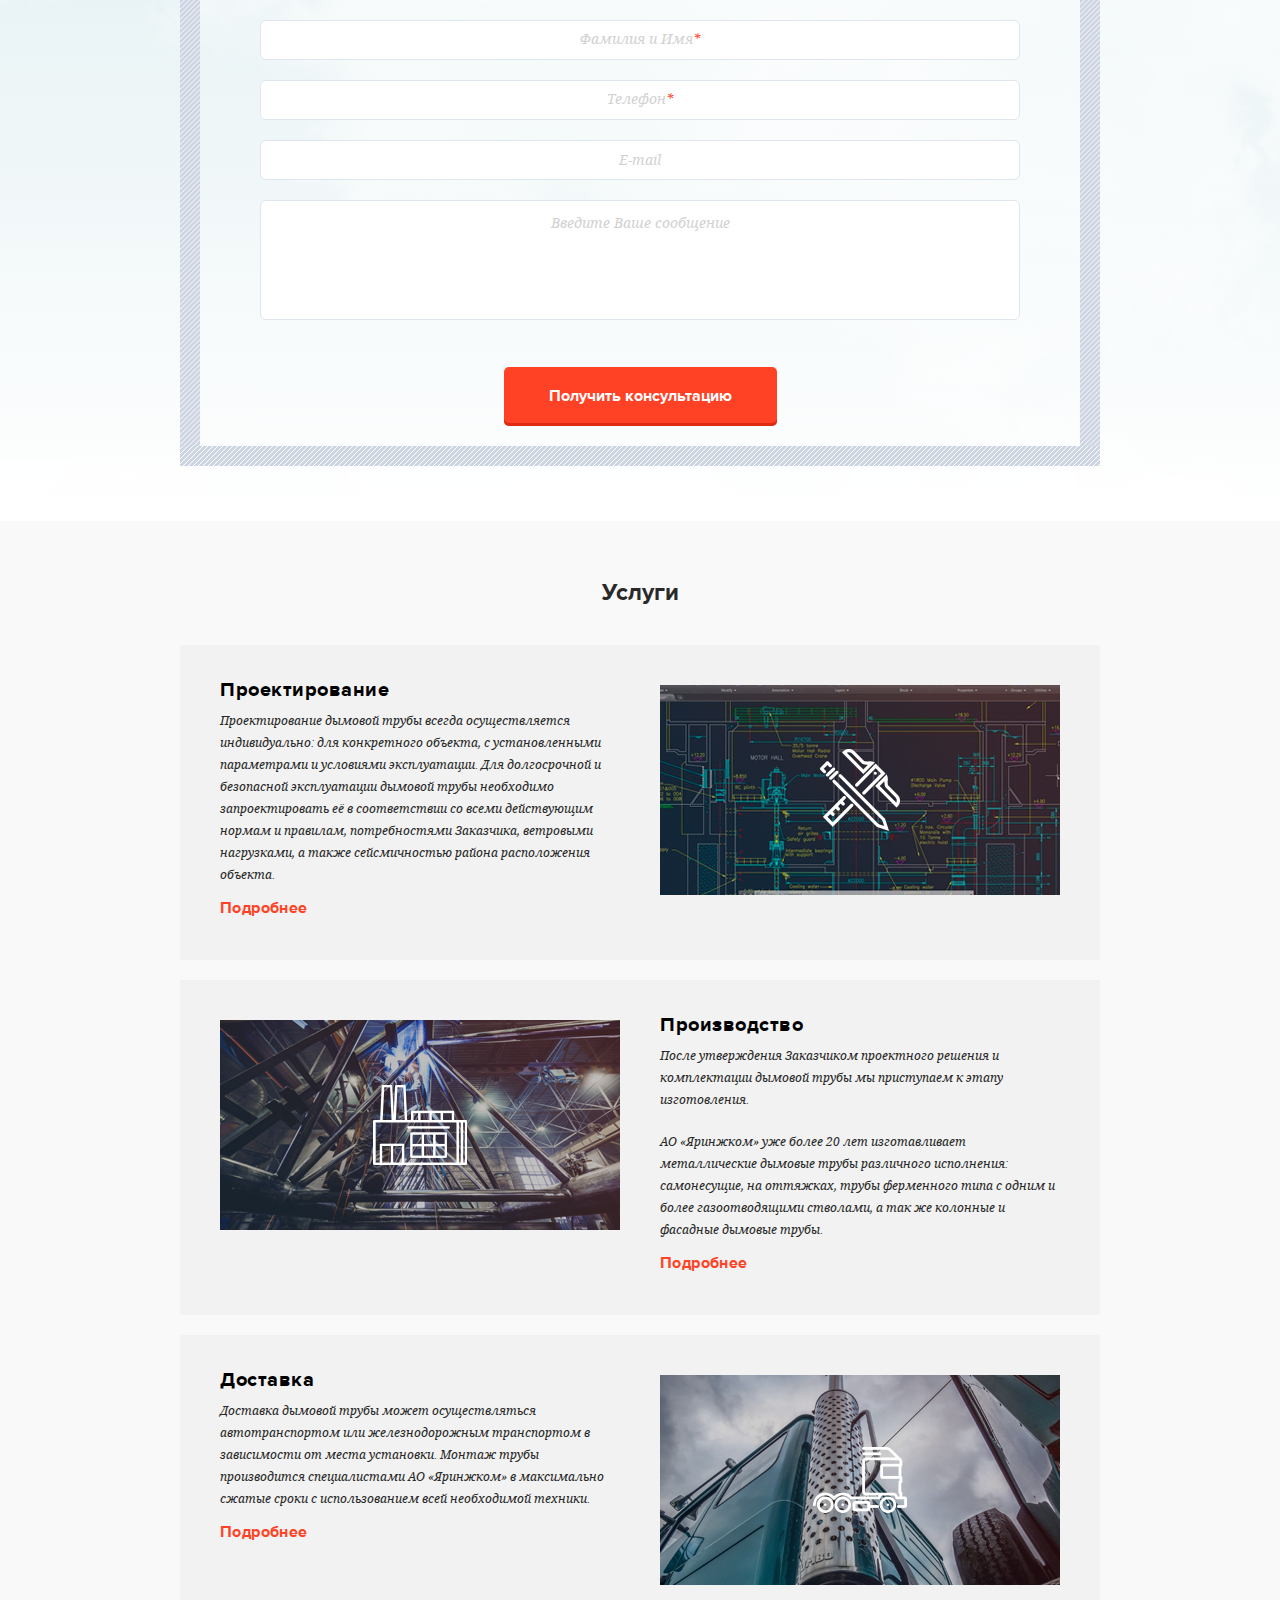
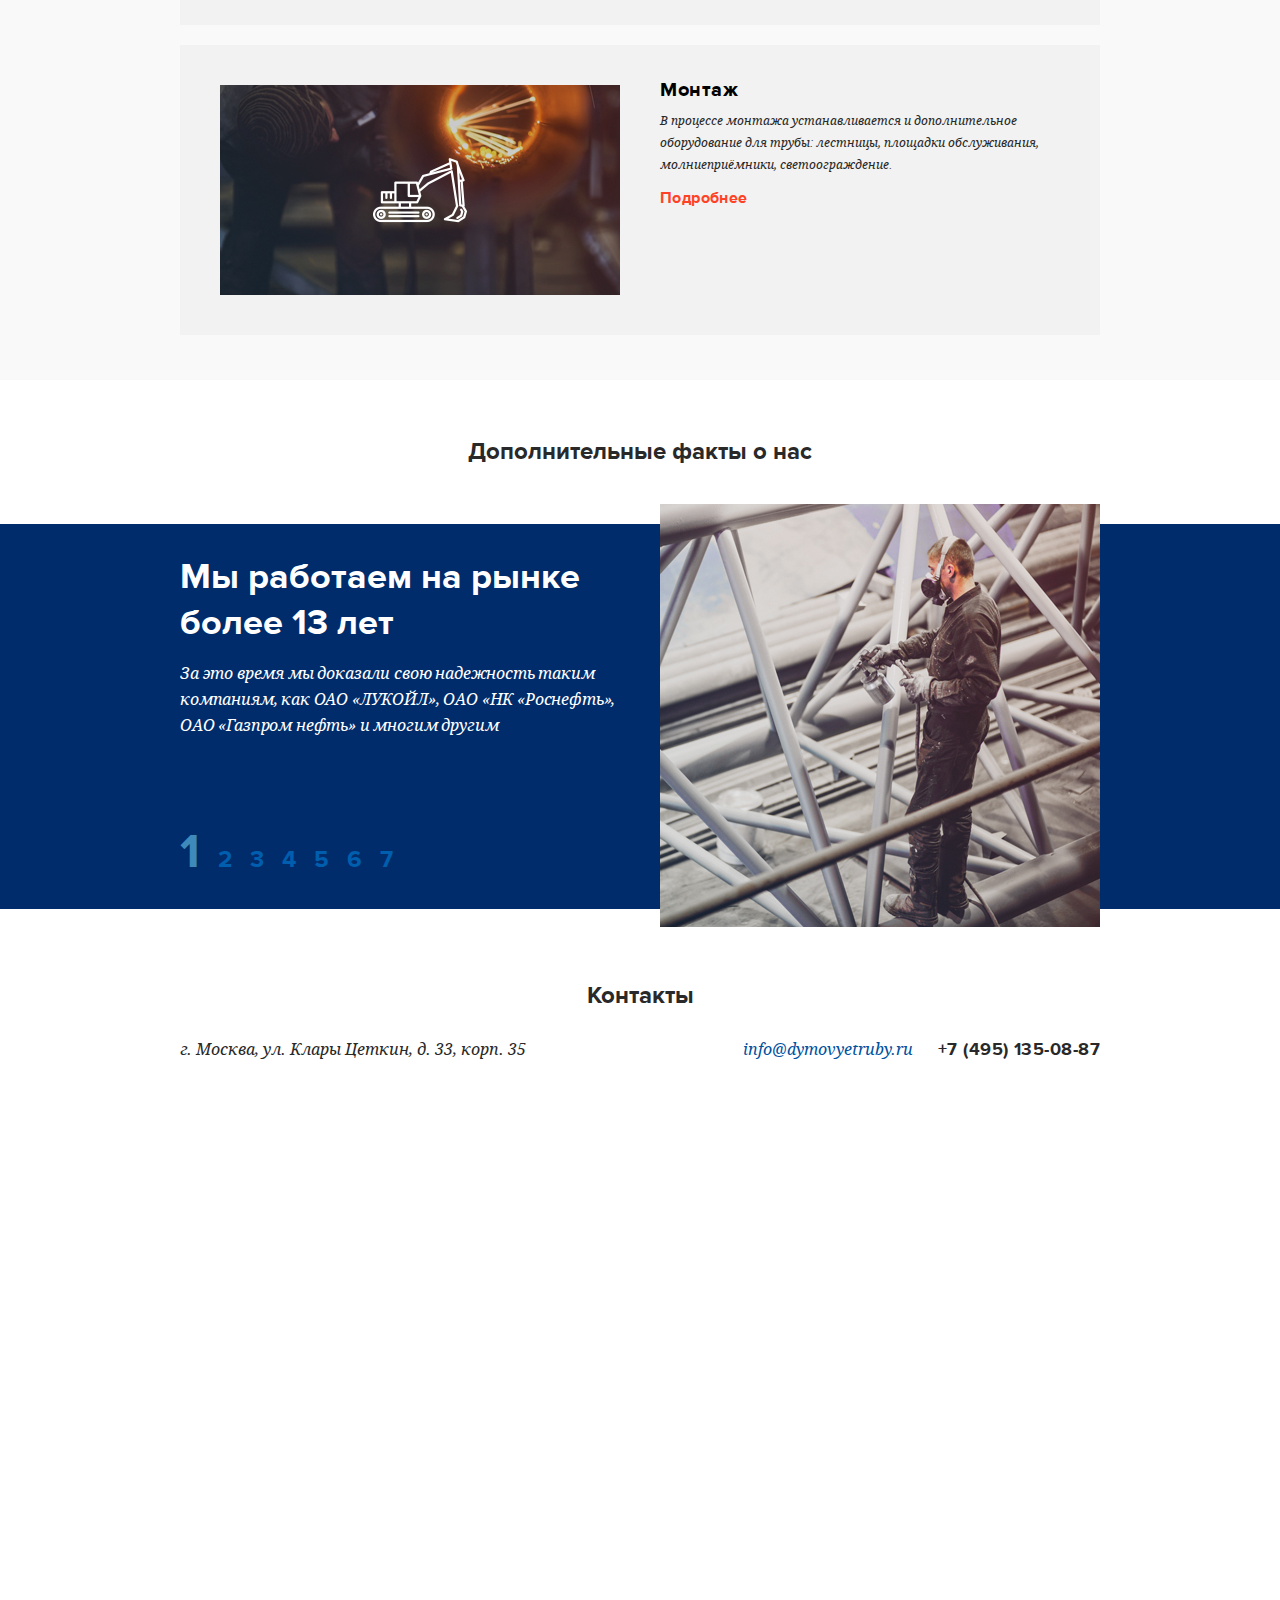
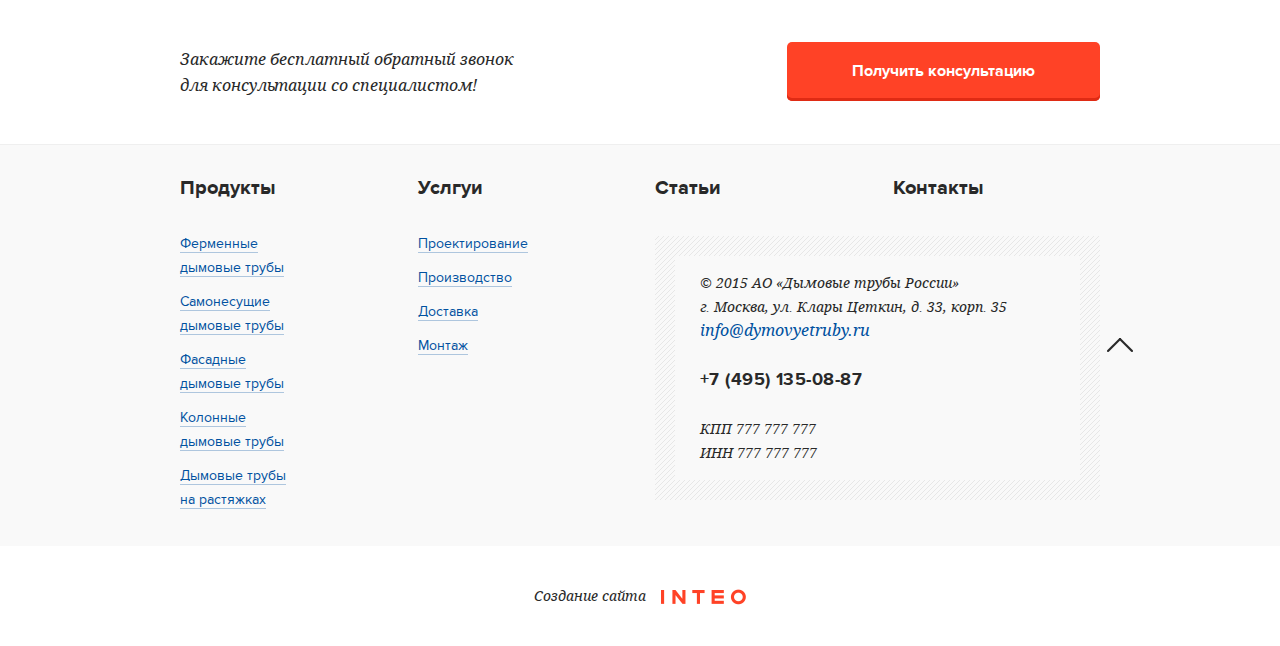
==== commit 4c0a70ca: "+" ====
--- a/index.htm
+++ b/index.htm
@@ -19,10 +19,38 @@
     <link rel="stylesheet" href="f/fancybox/jquery.fancybox.css?v=2.1.5" media="screen">
     <script src="f/fancybox/jquery.fancybox.pack.js?v=2.1.5"></script>
     <link rel="stylesheet" href="f/css/main.css">
+    <script src="//api-maps.yandex.ru/2.1/?lang=ru_RU" type="text/javascript"></script>
     <script src="f/js/common.js"></script>
     <script>
       $(document).ready(function(){
-        
+        $('.facts__slider-holder').carouFredSel({
+          responsive: true,
+          pagination: '.facts__pager',
+          width: "100%",
+          scroll: {
+            duration: 450,
+            timeoutDuration: 9000,
+            fx: 'crossfade',
+          }
+        });
+      });
+      ymaps.ready(function () {
+        var myMap = new ymaps.Map('map', {
+            center: [55.829456, 37.511418],
+            zoom: 16,
+            controls: [],
+          }),
+          myPlacemark = new ymaps.Placemark(myMap.getCenter(), {
+            hintContent: 'Собственный значок метки',
+            balloonContent: 'Это красивая метка'
+          },
+          {
+            iconLayout: 'default#image',
+            iconImageHref: 'f/i/marker.png',
+            iconImageSize: [20, 34],
+            iconImageOffset: [-10, -34]
+          });
+        myMap.geoObjects.add(myPlacemark);
       });
     </script>
   </head>
@@ -31,9 +59,9 @@
     <header class="header js-scroll-target" data-scrollto="1">
       <a href="#" class="header__ham iconize-ham">&nbsp;</a>
       <div class="holder">
-        <h1 class="logo">
+        <div class="logo">
           <a href="/"><span><span>Дымовые</span> трубы России</span></a>
-        </h1>
+        </div>
         <div class="header__mail"><a href="mailto:info@dymovyetruby.ru"><i class="icon-mail"></i>info@dymovyetruby.ru</a></div>
       </div>
       <div class="header__phone">
@@ -44,9 +72,9 @@
     <div class="content">
       <div class="preface">
         <div class="holder">
-          <p class="preface__text">
+          <h1 class="preface__text">
             <span>Промышленные дымовые трубы <br>для котельных</span> <a href="#">от производителя</a>
-          </p>
+          </h1>
         </div>
         <img src="f/i/preface-back.jpg" alt="">
       </div>
@@ -140,7 +168,7 @@
       </section>
       <section class="subsection projects">
         <div class="holder">
-          <p class="projects__title">Выполненые проекты</p>
+          <p class="projects__title subsection__title">Выполненые проекты</p>
           <p class="projects__subtitle">Нас уже знают в 30 городах России</p>
           <div class="projects__holder">
             <div class="projects__item">
@@ -208,6 +236,168 @@
               </a>
             </div>
           </div>
+        </div>
+      </section>
+      <section class="subsection trust">
+        <div class="holder">
+          <div class="trust__title"><p>Нам доверяют</p></div>
+          <div class="trust__wrap">
+            <div class="trust__holder">
+              <div class="trust__item"><img src="f/i/trust/1.jpg">
+              </div><div class="trust__item"><img src="f/i/trust/2.jpg">
+              </div><div class="trust__item"><img src="f/i/trust/3.jpg">
+              </div><div class="trust__item"><img src="f/i/trust/4.jpg">
+              </div><div class="trust__item"><img src="f/i/trust/5.jpg"></div>
+            </div>
+          </div>
+        </div>
+      </section>
+      <section class="subsection consult-form">
+        <div class="holder">
+          <div class="consult-form__holder">
+            <p class="subsection__title">Закажите бесплатный обратный звонок <br>для консультации со специалистом!</p>
+            <div class="input-wrap">
+              <label for="input-name" class="input-hint">
+                Фамилия и Имя<span>*</span>
+              </label>
+              <input type="text" id="input-name" class="input" value="">
+            </div>
+            <div class="input-wrap">
+              <label for="input-tel" class="input-hint">
+                Телефон<span>*</span>
+              </label>
+              <input type="tel" id="input-tel" class="input" value="">
+            </div>
+            <input type="email" class="input" placeholder="E-mail">
+            <textarea class="input" placeholder="Введите Ваше сообщение"></textarea>
+            <div class="consult-form__btn"><a href="#" class="btn">Получить консультацию</a></div>
+          </div>
+        </div>
+      </section>
+      <section class="subsection services">
+        <div class="holder">
+          <p class="subsection__title">Услуги</p>
+          <div class="services__holder">
+            <div class="services__item">
+              <div class="services__side services__info">
+                <p class="services__name">Проектирование</p>
+                <p class="services__text">Проектирование дымовой трубы всегда осуществляется индивидуально: для конкретного объекта, с установленными параметрами и условиями эксплуатации. Для долгосрочной и безопасной эксплуатации дымовой трубы необходимо запроектировать её в соответствии со всеми действующим нормам и правилам, потребностями Заказчика, ветровыми нагрузками, а также сейсмичностью района расположения объекта.</p>
+                <a href="#service-popup" class="services__link modal-inline">Подробнее</a>
+              </div><div class="services__side services__img">
+                <img src="f/i/services/1.jpg" alt="">
+              </div>
+            </div>
+            <div class="services__item">
+              <div class="services__side services__img">
+                <img src="f/i/services/2.jpg" alt="">
+              </div><div class="services__side services__info">
+                <p class="services__name">Производство</p>
+                <div class="services__text"><p>После утверждения Заказчиком проектного решения и комплектации дымовой трубы мы приступаем к этапу изготовления.</p> АО «Яринжком» уже более 20 лет изготавливает металлические дымовые трубы различного исполнения: самонесущие, на оттяжках, трубы ферменного типа с одним и более газоотводящими стволами, а так же колонные и фасадные дымовые трубы.</div>
+                <a href="#service-popup" class="services__link modal-inline">Подробнее</a>
+              </div>
+            </div>
+            <div class="services__item">
+              <div class="services__side services__info">
+                <p class="services__name">Доставка</p>
+                <p class="services__text">Доставка дымовой трубы может осуществляться автотранспортом или железнодорожным транспортом в зависимости от места установки. Монтаж трубы производится специалистами АО «Яринжком» в максимально сжатые сроки с использованием всей необходимой техники.</p>
+                <a href="#service-popup" class="services__link modal-inline">Подробнее</a>
+              </div><div class="services__side services__img">
+                <img src="f/i/services/3.jpg" alt="">
+              </div>
+            </div>
+            <div class="services__item">
+              <div class="services__side services__img">
+                <img src="f/i/services/4.jpg" alt="">
+              </div><div class="services__side services__info">
+                <p class="services__name">Монтаж</p>
+                <p class="services__text">В процессе монтажа устанавливается и дополнительное оборудование для трубы: лестницы, площадки обслуживания, молниеприёмники, светоограждение.</p>
+                <a href="#service-popup" class="services__link modal-inline">Подробнее</a>
+              </div>
+            </div>
+          </div>
+        </div>
+      </section>
+      <section class="subsection facts">
+        <p class="subsection__title">Дополнительные факты о нас</p>
+        <div class="facts__holder">
+          <div class="holder">
+            <div class="facts__slider">
+              <div class="facts__slider-holder">
+                <div class="facts__item">
+                  <div class="facts__info facts__side">
+                    <p class="facts__title">Мы работаем на рынке более 13 лет</p>
+                    <p class="facts__text">За это время мы доказали свою надежность таким компаниям, как ОАО «ЛУКОЙЛ», ОАО «НК «Роснефть», ОАО «Газпром нефть» и многим другим</p>
+                  </div><div class="facts__side facts__img">
+                    <img src="f/i/facts.jpg" alt="">
+                  </div>
+                </div>
+                <div class="facts__item">
+                  <div class="facts__info facts__side">
+                    <p class="facts__title">Мы работаем на рынке более 13 лет</p>
+                    <p class="facts__text">За это время мы доказали свою надежность таким компаниям, как ОАО «ЛУКОЙЛ», ОАО «НК «Роснефть», ОАО «Газпром нефть» и многим другим</p>
+                  </div><div class="facts__side facts__img">
+                    <img src="f/i/facts.jpg" alt="">
+                  </div>
+                </div>
+                <div class="facts__item">
+                  <div class="facts__info facts__side">
+                    <p class="facts__title">Мы работаем на рынке более 13 лет</p>
+                    <p class="facts__text">За это время мы доказали свою надежность таким компаниям, как ОАО «ЛУКОЙЛ», ОАО «НК «Роснефть», ОАО «Газпром нефть» и многим другим</p>
+                  </div><div class="facts__side facts__img">
+                    <img src="f/i/facts.jpg" alt="">
+                  </div>
+                </div>
+                <div class="facts__item">
+                  <div class="facts__info facts__side">
+                    <p class="facts__title">Мы работаем на рынке более 13 лет</p>
+                    <p class="facts__text">За это время мы доказали свою надежность таким компаниям, как ОАО «ЛУКОЙЛ», ОАО «НК «Роснефть», ОАО «Газпром нефть» и многим другим</p>
+                  </div><div class="facts__side facts__img">
+                    <img src="f/i/facts.jpg" alt="">
+                  </div>
+                </div>
+                <div class="facts__item">
+                  <div class="facts__info facts__side">
+                    <p class="facts__title">Мы работаем на рынке более 13 лет</p>
+                    <p class="facts__text">За это время мы доказали свою надежность таким компаниям, как ОАО «ЛУКОЙЛ», ОАО «НК «Роснефть», ОАО «Газпром нефть» и многим другим</p>
+                  </div><div class="facts__side facts__img">
+                    <img src="f/i/facts.jpg" alt="">
+                  </div>
+                </div>
+                <div class="facts__item">
+                  <div class="facts__info facts__side">
+                    <p class="facts__title">Мы работаем на рынке более 13 лет</p>
+                    <p class="facts__text">За это время мы доказали свою надежность таким компаниям, как ОАО «ЛУКОЙЛ», ОАО «НК «Роснефть», ОАО «Газпром нефть» и многим другим</p>
+                  </div><div class="facts__side facts__img">
+                    <img src="f/i/facts.jpg" alt="">
+                  </div>
+                </div>
+                <div class="facts__item">
+                  <div class="facts__info facts__side">
+                    <p class="facts__title">Мы работаем на рынке более 13 лет</p>
+                    <p class="facts__text">За это время мы доказали свою надежность таким компаниям, как ОАО «ЛУКОЙЛ», ОАО «НК «Роснефть», ОАО «Газпром нефть» и многим другим</p>
+                  </div><div class="facts__side facts__img">
+                    <img src="f/i/facts.jpg" alt="">
+                  </div>
+                </div>
+              </div>
+              <div class="facts__pager"></div>
+            </div>
+          </div>
+        </div>
+      </section>
+      <section class="subsection contacts">
+        <div class="holder">
+          <p class="subsection__title contacts__title">Контакты</p>
+          <p class="contacts__address">г. Москва, ул. Клары Цеткин, д. 33, корп. 35</p>
+          <p class="contacts__phone">+7 (495) 135-08-87</p>
+          <a href="mailto:info@dymovyetruby.ru" class="contacts__mail">info@dymovyetruby.ru</a>
+        </div>
+        <div class="contacts__map" id="map"></div>
+      </section>
+      <section class="subsection consult">
+        <div class="holder">
+          <p class="consult__text">Закажите бесплатный обратный звонок <br>для консультации со специалистом!</p>
+          <a href="#" class="btn consult__btn">Получить консультацию</a>
         </div>
       </section>
     </div>
@@ -258,7 +448,34 @@
       Создание сайта<a class="icon-inteo" target="_blank" rel="external nofollow" href="http://inteo-s.ru"></a></a>
     </p>
   </footer> 
-  <div class="popups"></div>
+  <div class="popups">
+    <div class="popup" id="service-popup">
+      <div class="popup__holder">
+        <div class="popup__half">
+          <img src="f/i/services/5.jpg" alt="">
+          <p class="popup__subtitle">Проектирование</p>
+          <p class="popup__text">Конструкторское бюро ООО «Каскад-металл» имеет огромный опыт в разработке проектов промышленных дымовых труб и способно выполнить самые сложные проектные работыв кратчайшие сроки. Непосредственный контакт конструкторского бюро и производства дымовых труб позволяет максимально сократить издержки при изготовлении дымовых труб, применяя самые удобные и рациональные технологические решения.</p>
+        </div><div class="popup__half">
+          <p class="popup__title">Получить подробную консультацию по проектированию</p>
+          <div class="input-wrap">
+            <label for="input-name" class="input-hint">
+              Фамилия и Имя<span>*</span>
+            </label>
+            <input type="text" id="input-name" class="input" value="">
+          </div>
+          <div class="input-wrap">
+            <label for="input-tel" class="input-hint">
+              Телефон<span>*</span>
+            </label>
+            <input type="tel" id="input-tel" class="input" value="">
+          </div>
+          <input type="email" class="input" placeholder="E-mail">
+          <textarea class="input" placeholder="Введите Ваше сообщение"></textarea>
+          <div class="popup__btn"><a href="#" class="btn">Получить консультацию</a></div>
+        </div>
+      </div>
+    </div>
+  </div>
 </body>
 </html>
 
--- a/f/css/main.css
+++ b/f/css/main.css
@@ -3802,68 +3802,158 @@
 }
 ::-webkit-input-placeholder {
   line-height: 24px;
-  font-style: 16px !important;
-  opacity: .25;
-  color: #000;
-}
-:-moz-placeholder {
+  font-size: 14px;
+  color: #d2d2d2;
+}
+::-moz-placeholder {
   line-height: 24px;
-  font-style: 16px !important;
-  opacity: .25;
-  color: #000;
+  font-size: 14px;
+  color: #d2d2d2;
+  opacity: 1;
 }
 :-ms-input-placeholder {
   line-height: 24px;
-  font-style: 16px !important;
-  opacity: .25;
-  color: #000;
+  font-size: 14px;
+  color: #d2d2d2;
 }
 input:-moz-placeholder {
   line-height: 24px;
-  font-style: 16px !important;
-  opacity: .25;
-  color: #000;
+  font-size: 14px;
+  color: #d2d2d2;
+  opacity: 1;
 }
 .popups {
   position: absolute;
   left: -9999px;
   top: -9999px;
 }
-.fancybox-skin {
-  border-radius: 5px;
-}
-.fancybox-close {
-  display: none;
+textarea {
+  min-height: 120px;
 }
 .input {
-  border: none;
-  border-left: 1px solid #bfc0c0;
+  width: 100%;
+  height: 40px;
+  padding: 10px;
+  border: 0;
   resize: none;
-  padding: 0 5px;
-  position: relative;
-  font-size: 16px;
+  text-align: center;
+  border: 1px solid #dfe6ed;
+  border-radius: 6px;
+  overflow: hidden;
+  margin-bottom: 20px;
 }
 .input:focus {
   outline: none !important;
 }
 .input-wrap {
-  position: relative;
-}
-.input-wrap:before {
+  z-index: 1;
+  position: relative;
+  background: #fff;
+  border-radius: 6px;
+  margin-bottom: 20px;
+}
+.input-wrap .input {
+  background: none;
+  margin-bottom: 0;
+}
+.input-hint {
   position: absolute;
-  content: '';
-  right: 5px;
+  top: .5em;
+  left: 0;
+  right: 0;
+  text-align: center;
+  cursor: text;
+  _top: .45em;
+  z-index: -1;
+  color: #d2d2d2;
+  font-weight: normal;
+}
+.input-hint span {
+  color: #ff4226;
+}
+.hide {
+  left: -9999em !important;
+}
+.fancybox-skin {
+  border-radius: none;
+  background: none;
+}
+.fancybox-close {
+  width: 20px;
+  height: 20px;
+  background: #002c6b;
+  top: 0;
+  right: 0;
+  z-index: auto;
+}
+.fancybox-close:after {
+  width: 10px;
+  height: 10px;
+  position: absolute;
+  left: 0;
+  right: 0;
   top: 0;
   bottom: 0;
   margin: auto;
-  background: #bfc0c0;
-  width: 4px;
-  height: 4px;
-  border-radius: 50%;
-  display: block;
-}
-textarea {
-  min-height: 100px;
+  content: '';
+  background: url(../../f/i/icons.png) -76px 0;
+}
+.fancybox-close:before {
+  position: absolute;
+  width: 30px;
+  height: 30px;
+  content: '';
+  background: url(../../f/i/pattern2.png) repeat;
+  bottom: 0;
+  left: 0;
+  z-index: -1;
+}
+.popup {
+  padding: 20px;
+  background: url(../../f/i/pattern2.png) repeat;
+}
+.popup__holder {
+  padding: 40px;
+  background: #002c6b;
+}
+.popup__title {
+  font: bold 24px/34px 'Proxima Nova', sans-serif;
+  margin-bottom: 35px;
+  color: #fff;
+  margin-top: -9px;
+}
+.popup__half {
+  display: inline-block;
+  vertical-align: top;
+  width: 50%;
+  padding-right: 20px;
+}
+.popup__half:nth-child(even) {
+  padding-left: 20px;
+  padding-right: 0;
+}
+.popup__half img {
+  margin-bottom: 15px;
+}
+.popup__btn {
+  text-align: center;
+  padding: 20px 0 0;
+}
+.popup input,
+.popup textarea,
+.popup label {
+  text-align: left;
+  padding-left: 40px;
+  padding-right: 40px;
+  line-height: 28px;
+}
+.popup__subtitle {
+  color: #fff;
+  font: bold 20px/34px 'Proxima Nova', sans-serif;
+  margin-bottom: 5px;
+}
+.popup__text {
+  color: #fff;
 }
 [class^="icon-"],
 [class*=" icon-"] {
@@ -3933,6 +4023,11 @@
 .subsection {
   padding: 45px 0;
 }
+.subsection__title {
+  font: bold 24px/34px 'Proxima Nova', sans-serif;
+  margin-bottom: 35px;
+  text-align: center;
+}
 .footer {
   height: 500px;
   margin: 0;
@@ -3960,8 +4055,8 @@
 .footer__subtitle {
   font: bold 20px/26px 'Proxima Nova', sans-serif;
   margin-bottom: 30px;
+  display: inline-block;
   color: #292929;
-  display: inline-block;
 }
 .footer ul {
   list-style: none;
@@ -4091,7 +4186,7 @@
   position: relative;
   margin-bottom: 0;
   vertical-align: bottom;
-  line-height: 35px;
+  line-height: 45px;
 }
 @media (max-width: 1110px) {
   .logo {
@@ -4101,6 +4196,7 @@
 .logo a {
   display: inline-block;
   vertical-align: middle;
+  line-height: 24px;
 }
 .logo a span {
   font: 24px 'Proxima Nova', sans-serif;
@@ -4138,6 +4234,7 @@
   padding: 35px 40px;
   background: url(../../f/i/pattern1.png) repeat;
   font-size: 18px;
+  color: #292929;
 }
 .preface__text span {
   font: bold 40px 'Proxima Nova', sans-serif;
@@ -4369,9 +4466,7 @@
   text-align: center;
 }
 .projects__title {
-  font: bold 24px/40px 'Proxima Nova', sans-serif;
-  color: #292929;
-  margin-bottom: 5px;
+  margin-bottom: 10px;
 }
 .projects__subtitle {
   color: #292929;
@@ -4381,6 +4476,7 @@
 .projects__holder {
   text-align: left;
   margin-left: -35px;
+  margin-bottom: -40px;
 }
 .projects__item {
   display: inline-block;
@@ -4435,3 +4531,215 @@
 .projects img {
   width: 100%;
 }
+.trust {
+  padding-top: 15px;
+  text-align: center;
+  position: relative;
+}
+.trust__wrap {
+  padding: 20px;
+  background: url(../../f/i/pattern1.png) repeat;
+  margin-bottom: 10px;
+}
+.trust__title {
+  position: absolute;
+  left: 0;
+  right: 0;
+  top: -7px;
+  margin: 0 auto;
+}
+.trust__title p {
+  background: #fff;
+  font: bold 24px/34px 'Proxima Nova', sans-serif;
+  color: #292929;
+  padding: 0 60px;
+  display: inline-block;
+  vertical-align: top;
+}
+.trust__holder {
+  background: #fff;
+  padding: 40px 0;
+}
+.trust__item {
+  display: inline-block;
+  vertical-align: top;
+  width: 20%;
+  text-align: center;
+}
+.consult-form {
+  background: -moz-linear-gradient(top, #e2eff2 0%, #ffffff 100%);
+  background: -webkit-gradient(top top, bottom top, color-stop(0%, #e2eff2), color-stop(100%, #ffffff));
+  background: -webkit-linear-gradient(top, #e2eff2 0%, #ffffff 100%);
+  background: -o-linear-gradient(top, #e2eff2 0%, #ffffff 100%);
+  background: -ms-linear-gradient(top, #e2eff2 0%, #ffffff 100%);
+  background: linear-gradient(to bottom, #e2eff2 0%, #ffffff 100%);
+  position: relative;
+  z-index: 1;
+  padding-top: 60px;
+}
+.consult-form:after {
+  position: absolute;
+  content: '';
+  left: 50%;
+  top: 0;
+  margin-left: -800px;
+  background: url(../../f/i/cloud.png) repeat;
+  z-index: 2;
+  width: 1600px;
+  height: 100%;
+  z-index: -1;
+}
+.consult-form__holder {
+  padding: 30px 80px;
+  position: relative;
+  border-image-slice: 20 20 20 20;
+  border-image-width: 20px 20px 20px 20px;
+  border-image-outset: 0 0 0 0;
+  border-image-repeat: repeat repeat;
+  border-image-source: url(../../f/i/pattern3.png);
+  margin-bottom: 10px;
+}
+.consult-form__btn {
+  text-align: center;
+  margin-bottom: 10px;
+}
+.consult-form__btn .btn {
+  padding-left: 45px;
+  padding-right: 45px;
+}
+.consult-form textarea {
+  margin-bottom: 40px;
+}
+.services {
+  background: #f9f9f9;
+  padding-top: 55px;
+}
+.services__holder {
+  margin-bottom: -20px;
+}
+.services__item {
+  margin-bottom: 20px;
+  background: #f2f2f2;
+  padding: 40px 20px;
+}
+.services__side {
+  display: inline-block;
+  vertical-align: top;
+  width: 50%;
+  padding: 0 20px;
+}
+.services__name {
+  font: bold 20px/20px 'Proxima Nova', sans-serif;
+  color: #000;
+  margin-bottom: 10px;
+  letter-spacing: .025em;
+  margin-top: -5px;
+}
+.services__text {
+  font-size: 12px;
+  line-height: 22px;
+  margin-bottom: 10px;
+}
+.services__text p {
+  margin-bottom: 20px;
+}
+.services__link {
+  color: #ff4226;
+  font: bold 16px 'Proxima Nova', sans-serif;
+  letter-spacing: .025em;
+}
+.facts {
+  padding-top: 55px;
+}
+.facts__holder {
+  height: 425px;
+  position: relative;
+}
+.facts__holder:before {
+  position: absolute;
+  content: '';
+  left: 0;
+  right: 0;
+  top: 20px;
+  bottom: 20px;
+  margin: auto;
+  background: #002c6b;
+}
+.facts__side {
+  display: inline-block;
+  vertical-align: top;
+  width: 50%;
+}
+.facts__info {
+  padding: 50px 20px 50px 0;
+}
+.facts__img {
+  position: relative;
+}
+.facts__img img {
+  position: absolute;
+  left: 20px;
+  top: 0;
+}
+.facts__title {
+  font: bold 36px/46px 'Proxima Nova', sans-serif;
+  color: #fff;
+  margin-bottom: 15px;
+}
+.facts__text {
+  font-size: 16px;
+  line-height: 26px;
+  color: #fff;
+  letter-spacing: -0.01em;
+}
+.facts__slider {
+  position: relative;
+}
+.facts__slider-holder {
+  height: 425px !important;
+}
+.facts__item {
+  height: 100%;
+}
+.facts__pager {
+  position: absolute;
+  bottom: 52px;
+  left: -18px;
+}
+.facts__pager a {
+  font: bold 24px/34px 'Proxima Nova', sans-serif;
+  color: #005eae;
+  margin-left: 18px;
+}
+.facts__pager a.selected {
+  color: #3d8abb;
+  font-size: 48px;
+  pointer-events: none;
+}
+.contacts {
+  padding-top: 5px;
+  padding-bottom: 0;
+}
+.contacts__title {
+  margin-bottom: 25px;
+}
+.contacts__address {
+  font-size: 16px;
+  display: inline-block;
+  vertical-align: top;
+  margin-bottom: 35px;
+}
+.contacts__phone {
+  float: right;
+  font: bold 18px/24px 'Proxima Nova', sans-serif;
+  letter-spacing: .025em;
+}
+.contacts__mail {
+  float: right;
+  font-size: 16px;
+  margin-right: 25px;
+}
+.contacts__map {
+  width: 100%;
+  height: 500px;
+}
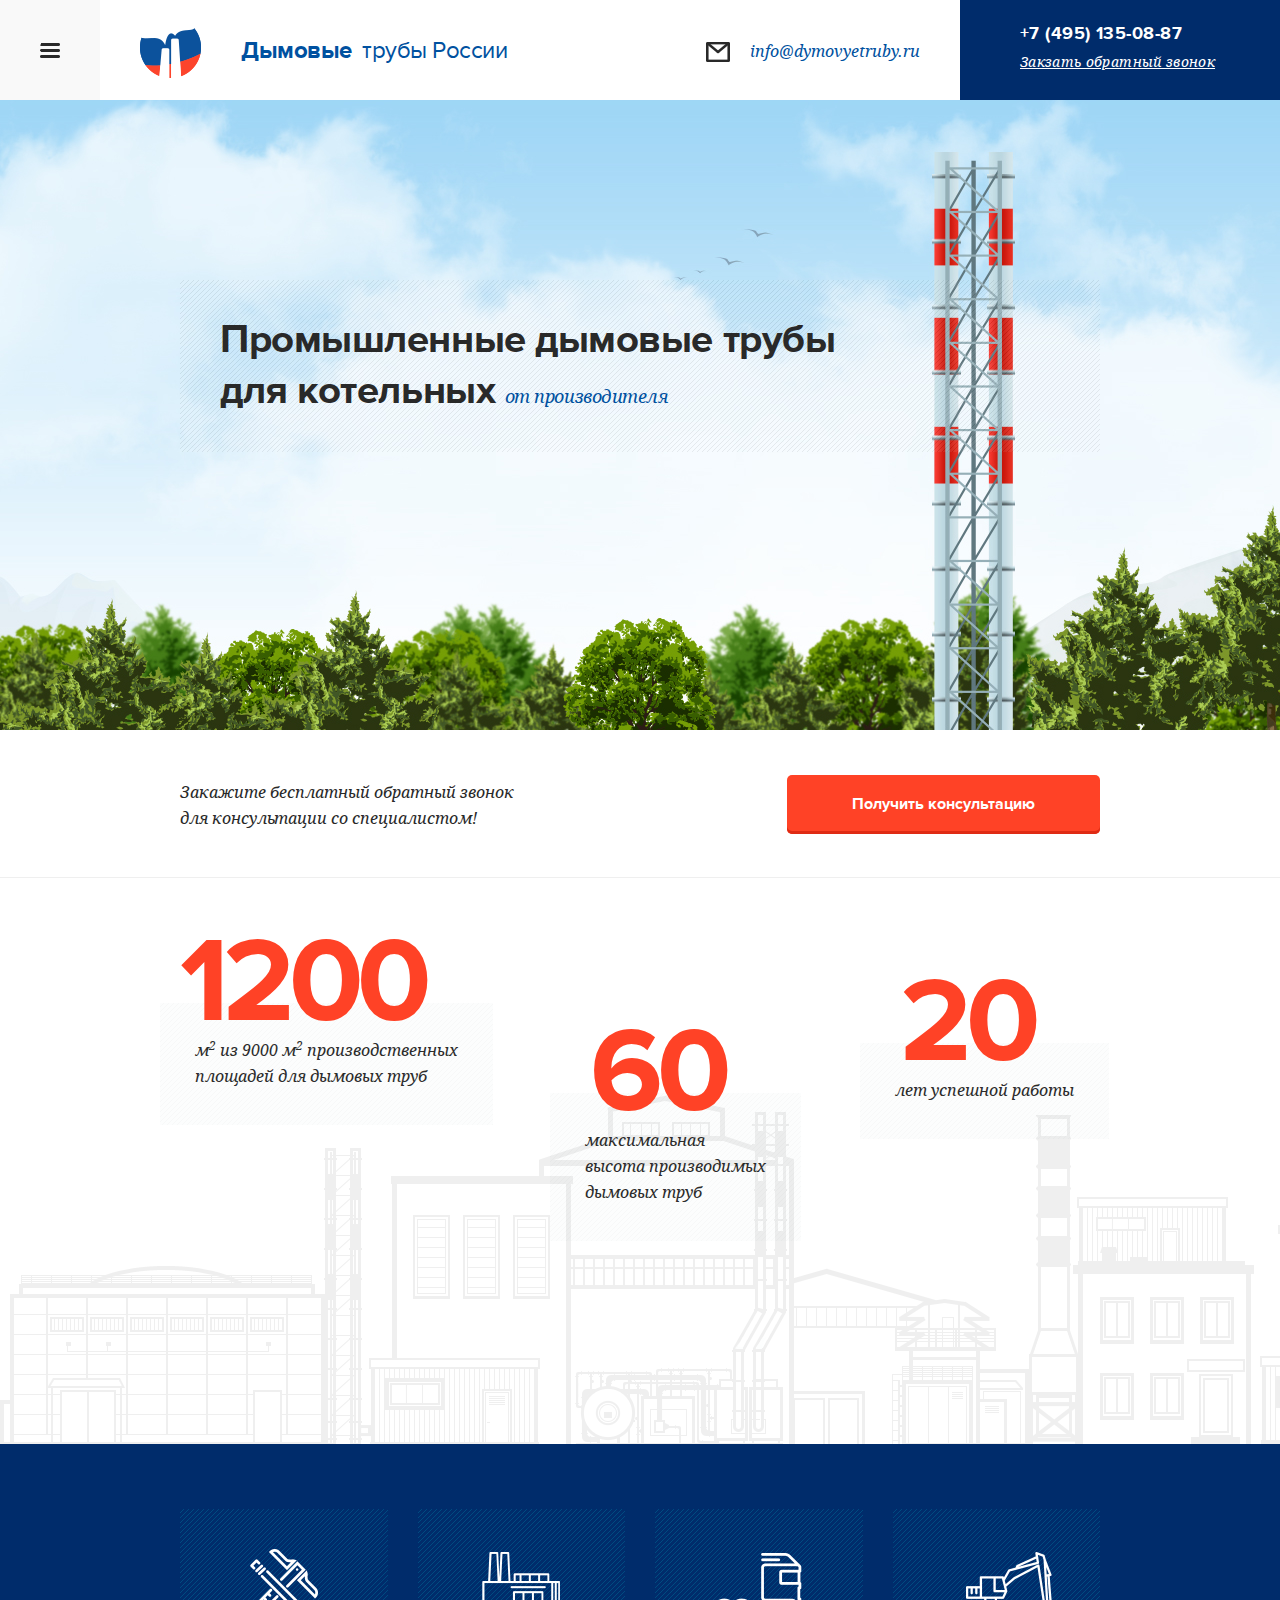
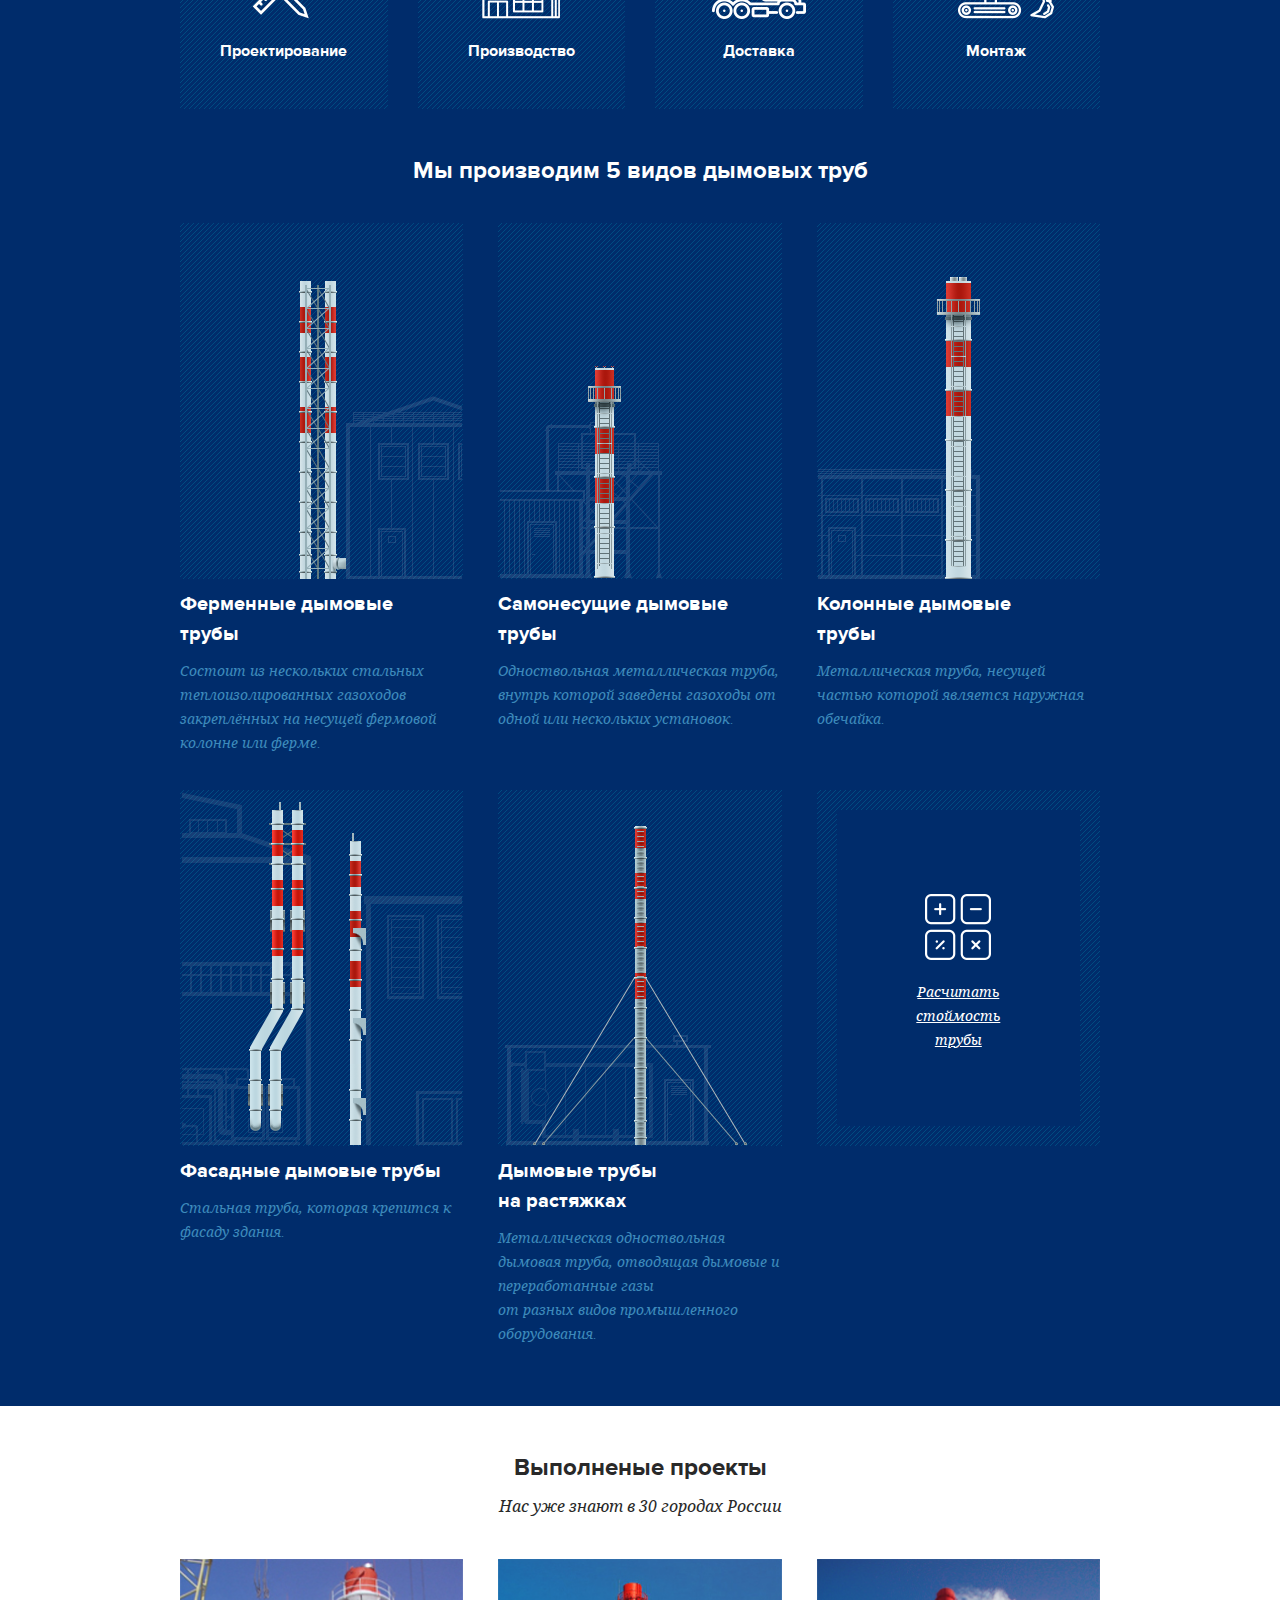
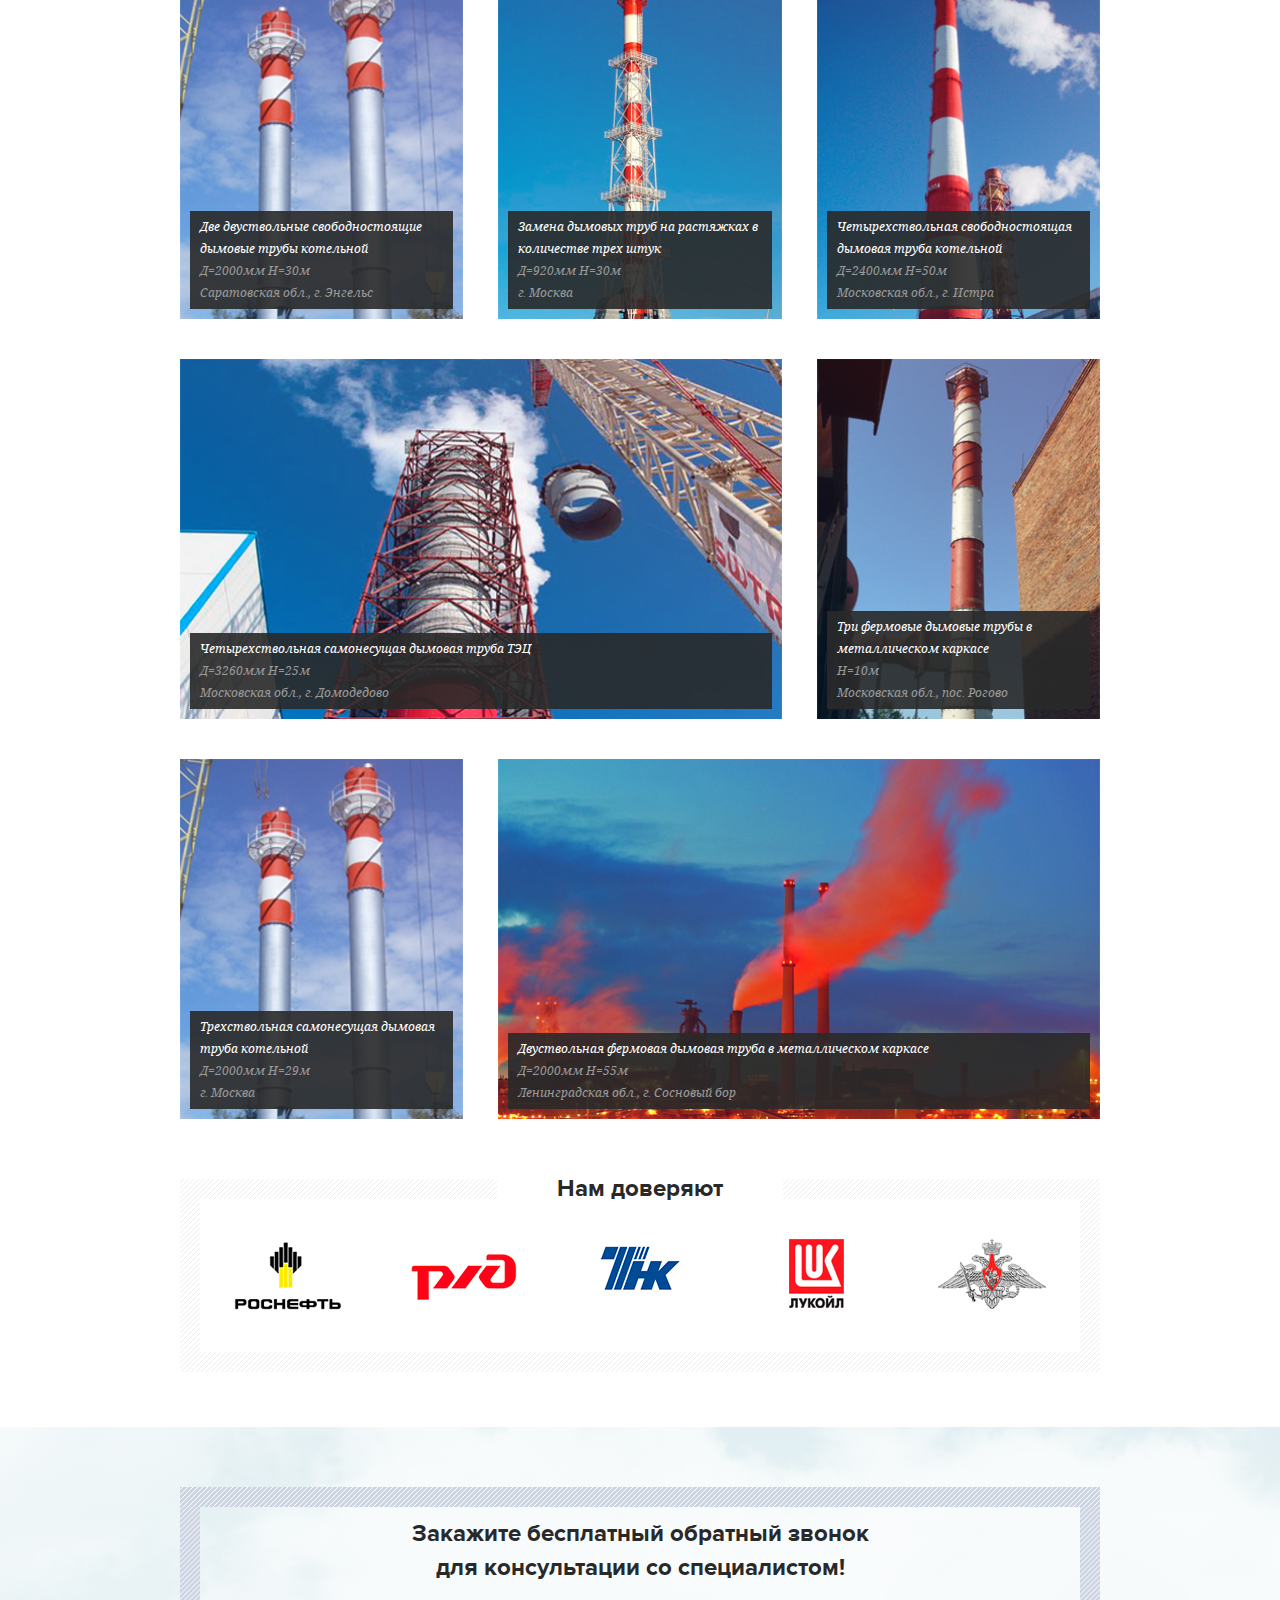
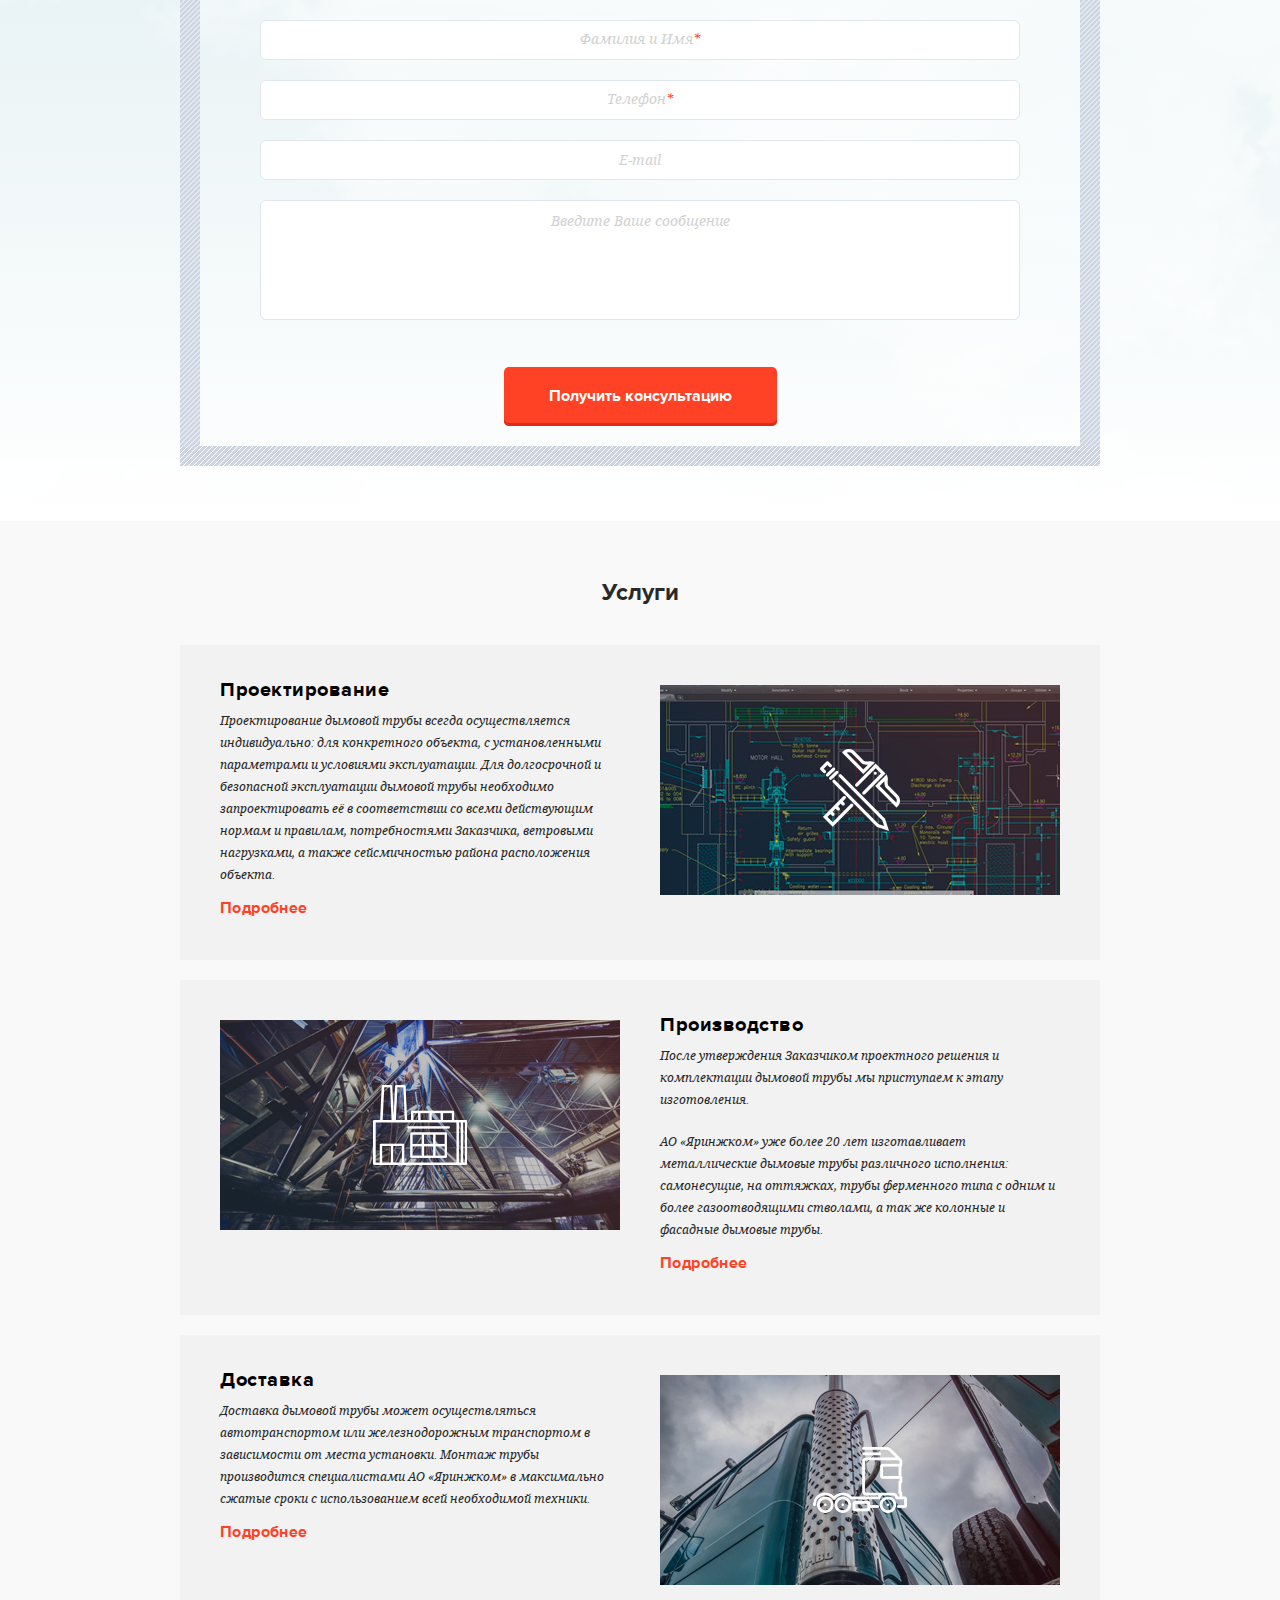
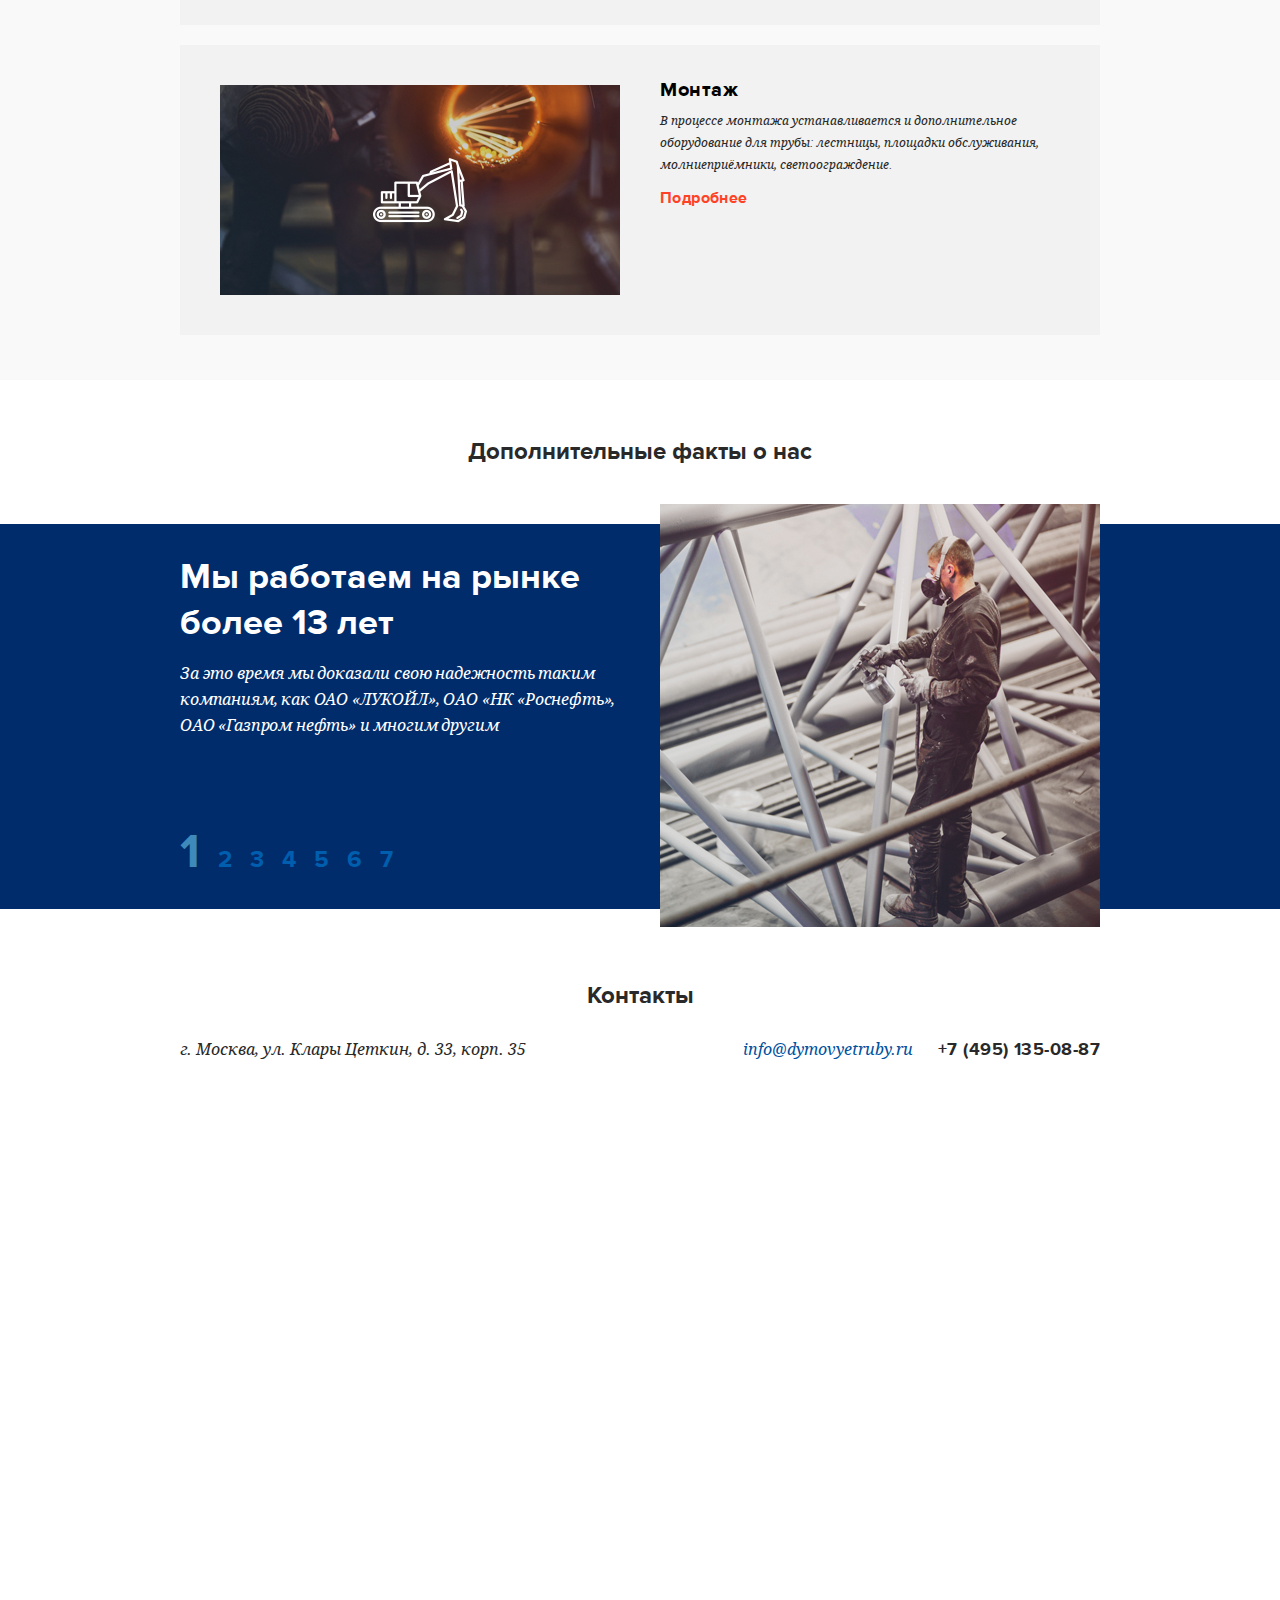
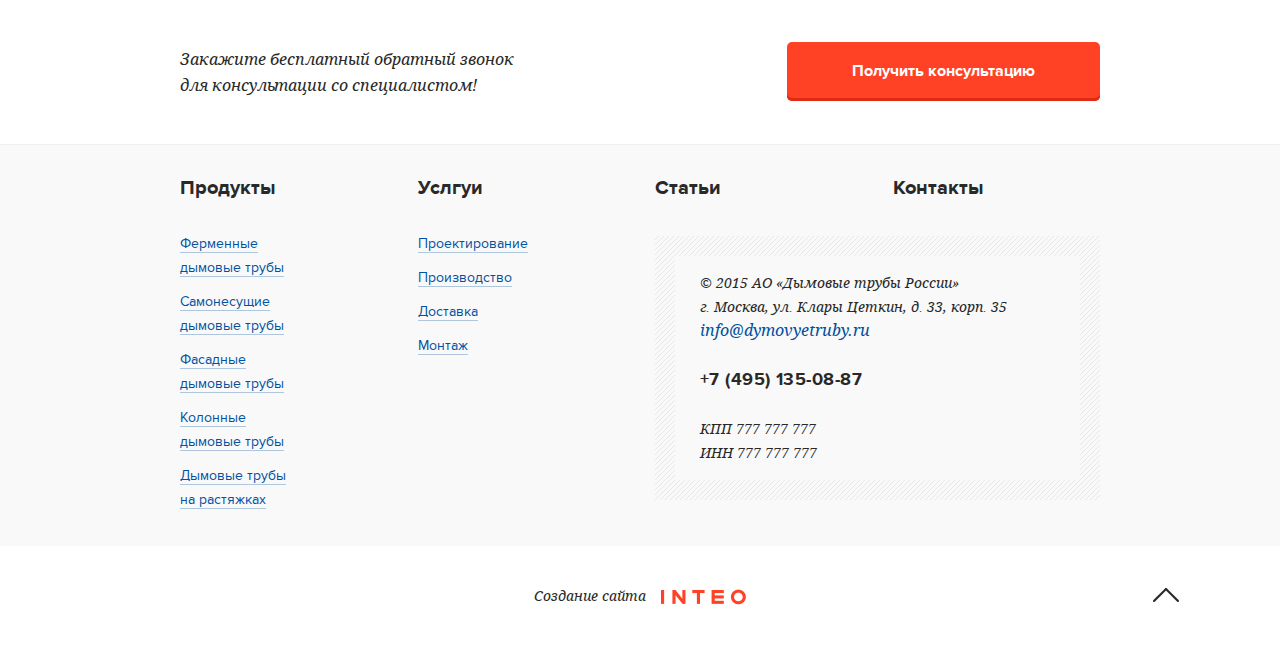
==== commit 62e24a14: "Главная" ====
--- a/index.htm
+++ b/index.htm
@@ -56,17 +56,30 @@
   </head>
 <body>
   <div class="wrap clearfix">  
-    <header class="header js-scroll-target" data-scrollto="1">
+    <header class="header js-scroll-target clearfix" data-scrollto="0">
       <a href="#" class="header__ham iconize-ham">&nbsp;</a>
-      <div class="holder">
-        <div class="logo">
-          <a href="/"><span><span>Дымовые</span> трубы России</span></a>
-        </div>
-        <div class="header__mail"><a href="mailto:info@dymovyetruby.ru"><i class="icon-mail"></i>info@dymovyetruby.ru</a></div>
+      <div class="header__holder">
+        <div class="holder">
+          <div class="logo">
+            <a href="/"><span><span>Дымовые</span> трубы России</span></a>
+          </div>
+          <div class="header__mail"><a href="mailto:info@dymovyetruby.ru"><i class="icon-mail"></i>info@dymovyetruby.ru</a></div>
+        </div>
       </div>
       <div class="header__phone">
         <p>+7 (495) 135-08-87</p>
-        <a href="#">Закзать обратный звонок</a>
+        <a href="#callback-popup" class="modal-inline">Закзать обратный звонок</a>
+      </div>
+      <div class="ham-menu">
+        <ul>
+          <li><a href="#" class="js-scroll-link" data-scrollto="1">О нас в цифрах</a>
+          </li> <li><a href="#" class="js-scroll-link" data-scrollto="2">Виды дымовых труб</a>
+          </li> <li><a href="#" class="js-scroll-link" data-scrollto="3">Выполненные работы</a>
+          </li> <li><a href="#" class="js-scroll-link" data-scrollto="4">Услуги</a>
+          </li> <li><a href="#" class="js-scroll-link" data-scrollto="5">7 причин работать с нами</a>
+          </li> <li><a href="#" class="js-scroll-link" data-scrollto="6">Нам доверяют</a></li>
+        </ul>
+        <a href="#" class="ham-menu__search">&nbsp;</a>
       </div>
     </header>
     <div class="content">
@@ -84,7 +97,7 @@
           <a href="#" class="btn consult__btn">Получить консультацию</a>
         </div>
       </section>
-      <section class="subsection achiv">
+      <section class="subsection achiv js-scroll-target" data-scrollto="1">
         <img src="f/i/achiv-back.png" alt="">
         <div class="holder">
           <div class="achiv__item achiv__item_1">
@@ -101,7 +114,7 @@
           </div>
         </div>
       </section>
-      <section class="subsection products">
+      <section class="subsection products js-scroll-target" data-scrollto="2">
         <div class="holder">
           <div class="products-service">
             <div class="products-service__holder">
@@ -127,31 +140,31 @@
           <p class="products__title">Мы производим 5 видов дымовых труб</p>
           <div class="products__holder">
             <div class="products__item">
-              <a href="#" class="products__img">
+              <a href="#tube-popup" class="products__img modal-inline">
                 <img src="f/i/products/1.png" alt="">
               </a>
               <p class="products__subtitle">Ферменные дымовые <br>трубы</p>
               <p class="products__text">Состоит из нескольких стальных теплоизолированных газоходов закреплённых на несущей фермовой колонне или ферме.</p>
             </div><div class="products__item">
-              <a href="#" class="products__img">
+              <a href="#tube-popup" class="products__img modal-inline">
                 <img src="f/i/products/2.png" alt="">
               </a>
               <p class="products__subtitle">Самонесущие дымовые трубы</p>
               <p class="products__text">Одноствольная металлическая труба, внутрь которой заведены газоходы от одной или нескольких установок.</p>
             </div><div class="products__item">
-              <a href="#" class="products__img">
+              <a href="#tube-popup" class="products__img modal-inline">
                 <img src="f/i/products/3.png" alt="">
               </a>
               <p class="products__subtitle">Колонные дымовые <br>трубы</p>
               <p class="products__text">Металлическая труба, несущей частью которой является наружная обечайка.</p>
             </div><div class="products__item">
-              <a href="#" class="products__img">
+              <a href="#tube-popup" class="products__img modal-inline">
                 <img src="f/i/products/4.png" alt="">
               </a>
               <p class="products__subtitle">Фасадные дымовые трубы</p>
               <p class="products__text">Стальная труба, которая крепится к фасаду здания.</p>
             </div><div class="products__item">
-              <a href="#" class="products__img">
+              <a href="#tube-popup" class="products__img modal-inline">
                 <img src="f/i/products/5.png" alt="">
               </a>
               <p class="products__subtitle">Дымовые трубы <br>на растяжках</p>
@@ -166,7 +179,7 @@
           </div>
         </div>
       </section>
-      <section class="subsection projects">
+      <section class="subsection projects js-scroll-target" data-scrollto="3">
         <div class="holder">
           <p class="projects__title subsection__title">Выполненые проекты</p>
           <p class="projects__subtitle">Нас уже знают в 30 городах России</p>
@@ -181,7 +194,7 @@
                 </span>
               </a>
             </div><div class="projects__item">
-              <a href="#">
+              <a href="#e">
                 <img src="f/i/projects/2.jpg" alt="">
                 <span class="projects__text">
                   <span class="projects__name">Замена дымовых труб на растяжках в количестве трех штук</span>
@@ -238,7 +251,7 @@
           </div>
         </div>
       </section>
-      <section class="subsection trust">
+      <section class="subsection trust js-scroll-target" data-scrollto="6">
         <div class="holder">
           <div class="trust__title"><p>Нам доверяют</p></div>
           <div class="trust__wrap">
@@ -274,7 +287,7 @@
           </div>
         </div>
       </section>
-      <section class="subsection services">
+      <section class="subsection services js-scroll-target" data-scrollto="4">
         <div class="holder">
           <p class="subsection__title">Услуги</p>
           <div class="services__holder">
@@ -317,7 +330,7 @@
           </div>
         </div>
       </section>
-      <section class="subsection facts">
+      <section class="subsection facts js-scroll-target" data-scrollto="5">
         <p class="subsection__title">Дополнительные факты о нас</p>
         <div class="facts__holder">
           <div class="holder">
@@ -443,7 +456,7 @@
         </div>
       </div>
     </div>
-    <a href="#" class="footer__up js-scroll-link" data-scrollto="1">&nbsp;</a>
+    <a href="#" class="footer__up js-scroll-link" data-scrollto="0">&nbsp;</a>
     <p class="madeby">
       Создание сайта<a class="icon-inteo" target="_blank" rel="external nofollow" href="http://inteo-s.ru"></a></a>
     </p>
@@ -454,7 +467,7 @@
         <div class="popup__half">
           <img src="f/i/services/5.jpg" alt="">
           <p class="popup__subtitle">Проектирование</p>
-          <p class="popup__text">Конструкторское бюро ООО «Каскад-металл» имеет огромный опыт в разработке проектов промышленных дымовых труб и способно выполнить самые сложные проектные работыв кратчайшие сроки. Непосредственный контакт конструкторского бюро и производства дымовых труб позволяет максимально сократить издержки при изготовлении дымовых труб, применяя самые удобные и рациональные технологические решения.</p>
+          <p class="popup__text">Конструкторское бюро ООО «Каскад-металл» имеет огромный опыт в разработке проектов промышленных дымовых труб и способно выполнить самые сложные проектные работы в кратчайшие сроки. Непосредственный контакт конструкторского бюро и производства дымовых труб позволяет максимально сократить издержки при изготовлении дымовых труб, применяя самые удобные и рациональные технологические решения.</p>
         </div><div class="popup__half">
           <p class="popup__title">Получить подробную консультацию по проектированию</p>
           <div class="input-wrap">
@@ -475,6 +488,59 @@
         </div>
       </div>
     </div>
+    <div class="popup" id="tube-popup">
+      <div class="popup__holder">
+        <div class="popup__half">
+          <img src="f/i/tube.jpg" alt="">
+        </div><div class="popup__half">
+          <p class="popup__title">Трубы дымовые (вытяжные) самонесущие</p>
+          <div class="popup__notes">
+            <p class="popup__notes-title">Плюсы:</p>
+            <div class="popup__notes-text">
+              <p>Сравнительно дешевое производство</p>
+              <p>Простота конструкции</p>
+            </div>
+            <p class="popup__notes-title">Минусы:</p>
+            <p class="popup__notes-text">При частичном разрушении ствола, он подлежит замене целиком</p>
+          </div>
+          <div class="input-wrap">
+            <label for="input-name" class="input-hint">
+              Фамилия и Имя<span>*</span>
+            </label>
+            <input type="text" id="input-name" class="input" value="">
+          </div>
+          <div class="input-wrap">
+            <label for="input-tel" class="input-hint">
+              Телефон<span>*</span>
+            </label>
+            <input type="tel" id="input-tel" class="input" value="">
+          </div>
+          <input type="email" class="input" placeholder="E-mail">
+          <textarea class="input" placeholder="Введите Ваше сообщение"></textarea>
+          <div class="popup__btn"><a href="#" class="btn">Получить консультацию</a></div>
+        </div>
+      </div>
+    </div>
+    <div class="popup popup_callback" id="callback-popup" style="width: 500px;">
+      <div class="popup__holder">
+        <p class="popup__title">Закажите бесплатный обратный звонок для консультации со специалистом!</p>
+        <div class="input-wrap">
+          <label for="input-name" class="input-hint">
+            Фамилия и Имя<span>*</span>
+          </label>
+          <input type="text" id="input-name" class="input" value="">
+        </div>
+        <div class="input-wrap">
+          <label for="input-tel" class="input-hint">
+            Телефон<span>*</span>
+          </label>
+          <input type="tel" id="input-tel" class="input" value="">
+        </div>
+        <input type="email" class="input" placeholder="E-mail">
+        <textarea class="input" placeholder="Введите Ваше сообщение"></textarea>
+        <div class="popup__btn"><a href="#" class="btn">Получить консультацию</a></div>
+      </div>
+    </div>
   </div>
 </body>
 </html>
--- a/f/css/main.css
+++ b/f/css/main.css
@@ -3801,23 +3801,23 @@
   font-weight: normal;
 }
 ::-webkit-input-placeholder {
-  line-height: 24px;
+  line-height: 20px;
   font-size: 14px;
   color: #d2d2d2;
 }
 ::-moz-placeholder {
-  line-height: 24px;
+  line-height: 20px;
   font-size: 14px;
   color: #d2d2d2;
   opacity: 1;
 }
 :-ms-input-placeholder {
-  line-height: 24px;
+  line-height: 20px;
   font-size: 14px;
   color: #d2d2d2;
 }
 input:-moz-placeholder {
-  line-height: 24px;
+  line-height: 20px;
   font-size: 14px;
   color: #d2d2d2;
   opacity: 1;
@@ -3911,6 +3911,13 @@
 .popup {
   padding: 20px;
   background: url(../../f/i/pattern2.png) repeat;
+  max-width: 880px;
+}
+.popup_callback input,
+.popup_callback textarea,
+.popup_callback label,
+.popup_callback .popup__title {
+  text-align: center !important;
 }
 .popup__holder {
   padding: 40px;
@@ -3954,6 +3961,18 @@
 }
 .popup__text {
   color: #fff;
+}
+.popup__notes {
+  margin-bottom: 30px;
+  margin-top: -25px;
+}
+.popup__notes-title {
+  color: #3d8abb;
+}
+.popup__notes-text {
+  color: #fff;
+  padding-left: 20px;
+  margin-bottom: 10px;
 }
 [class^="icon-"],
 [class*=" icon-"] {
@@ -4013,6 +4032,7 @@
   margin: 0 0 -500px 0;
   padding: 0;
   min-width: 1000px;
+  overflow: hidden;
 }
 .wrap:after {
   content: '';
@@ -4097,11 +4117,17 @@
   width: 100px;
   height: 100px;
   position: absolute;
-  right: 110px;
+  right: 5%;
   top: 0;
   bottom: 100px;
   margin: auto 0;
   display: block;
+}
+@media (max-width: 1350px) {
+  .footer__up {
+    top: auto;
+    bottom: 0;
+  }
 }
 .footer__up:before {
   content: '';
@@ -4122,7 +4148,7 @@
   text-align: center;
 }
 .holder {
-  width: 1000px;
+  max-width: 1000px;
   padding: 0 40px;
   margin: 0 auto;
   position: relative;
@@ -4130,20 +4156,40 @@
 .header {
   min-height: 100px;
   position: relative;
-}
-.header .holder {
-  max-width: 1000px;
+  text-align: center;
+}
+.header__holder {
+  position: absolute;
+  padding: 27px 360px;
   height: 100px;
-  padding: 27px 40px;
+  left: 0;
+  right: 0;
+  margin: 0 auto;
+  width: 100%;
+  max-width: 9999px;
+  text-align: left;
+}
+@media (max-width: 1300px) {
+  .header__holder {
+    padding-left: 241px;
+  }
+}
+.header__holder .holder {
+  padding: 0;
+  max-width: 920px;
 }
 .header__mail {
-  padding-right: 50px;
   padding-top: 13px;
   float: right;
 }
 .header__mail a {
   line-height: 20px;
   font-size: 16px;
+}
+@media (max-width: 1100px) {
+  .header__mail {
+    display: none;
+  }
 }
 .header__phone {
   background: #002c6b;
@@ -4154,6 +4200,7 @@
   position: absolute;
   right: 0;
   top: 0;
+  z-index: 10;
 }
 .header__phone p {
   font: bold 18px 'Proxima Nova', sans-serif;
@@ -4172,12 +4219,59 @@
   position: absolute;
   left: 0;
   top: 0;
+  z-index: 10;
   background: #f9f9f9;
 }
 .header__ham_active:before {
   background-position: -131px 0;
   width: 20px;
   height: 3px;
+}
+.ham-menu {
+  max-height: 0;
+  margin-top: 100px;
+  padding-left: 100px;
+  padding-right: 40px;
+  line-height: 100px;
+  text-align: left;
+  background: #f9f9f9;
+  -webkit-transition: max-height 0.3s ease;
+  -moz-transition: max-height 0.3s ease;
+  -o-transition: max-height 0.3s ease;
+  -ms-transition: max-height 0.3s ease;
+  transition: max-height 0.3s ease;
+}
+.ham-menu_active {
+  max-height: 100px;
+}
+@media (max-width: 1200px) {
+  .ham-menu {
+    padding-left: 40px;
+  }
+}
+.ham-menu ul {
+  list-style: none;
+  text-align: justify;
+  max-width: 1400px;
+}
+.ham-menu ul:after {
+  content: '';
+  display: inline-block;
+  vertical-align: middle;
+  width: 100%;
+}
+.ham-menu ul li {
+  display: inline-block;
+  vertical-align: middle;
+}
+.ham-menu ul li a {
+  font: bold 18px 'Proxima Nova', sans-serif;
+  color: #000;
+}
+@media (max-width: 1200px) {
+  .ham-menu ul li a {
+    font-size: 16px;
+  }
 }
 .logo {
   display: inline-block;
@@ -4188,11 +4282,6 @@
   vertical-align: bottom;
   line-height: 45px;
 }
-@media (max-width: 1110px) {
-  .logo {
-    margin-left: -40px;
-  }
-}
 .logo a {
   display: inline-block;
   vertical-align: middle;
@@ -4219,6 +4308,7 @@
   height: 630px;
   position: relative;
   z-index: 1;
+  overflow: hidden;
   padding-top: 180px;
 }
 .preface img {
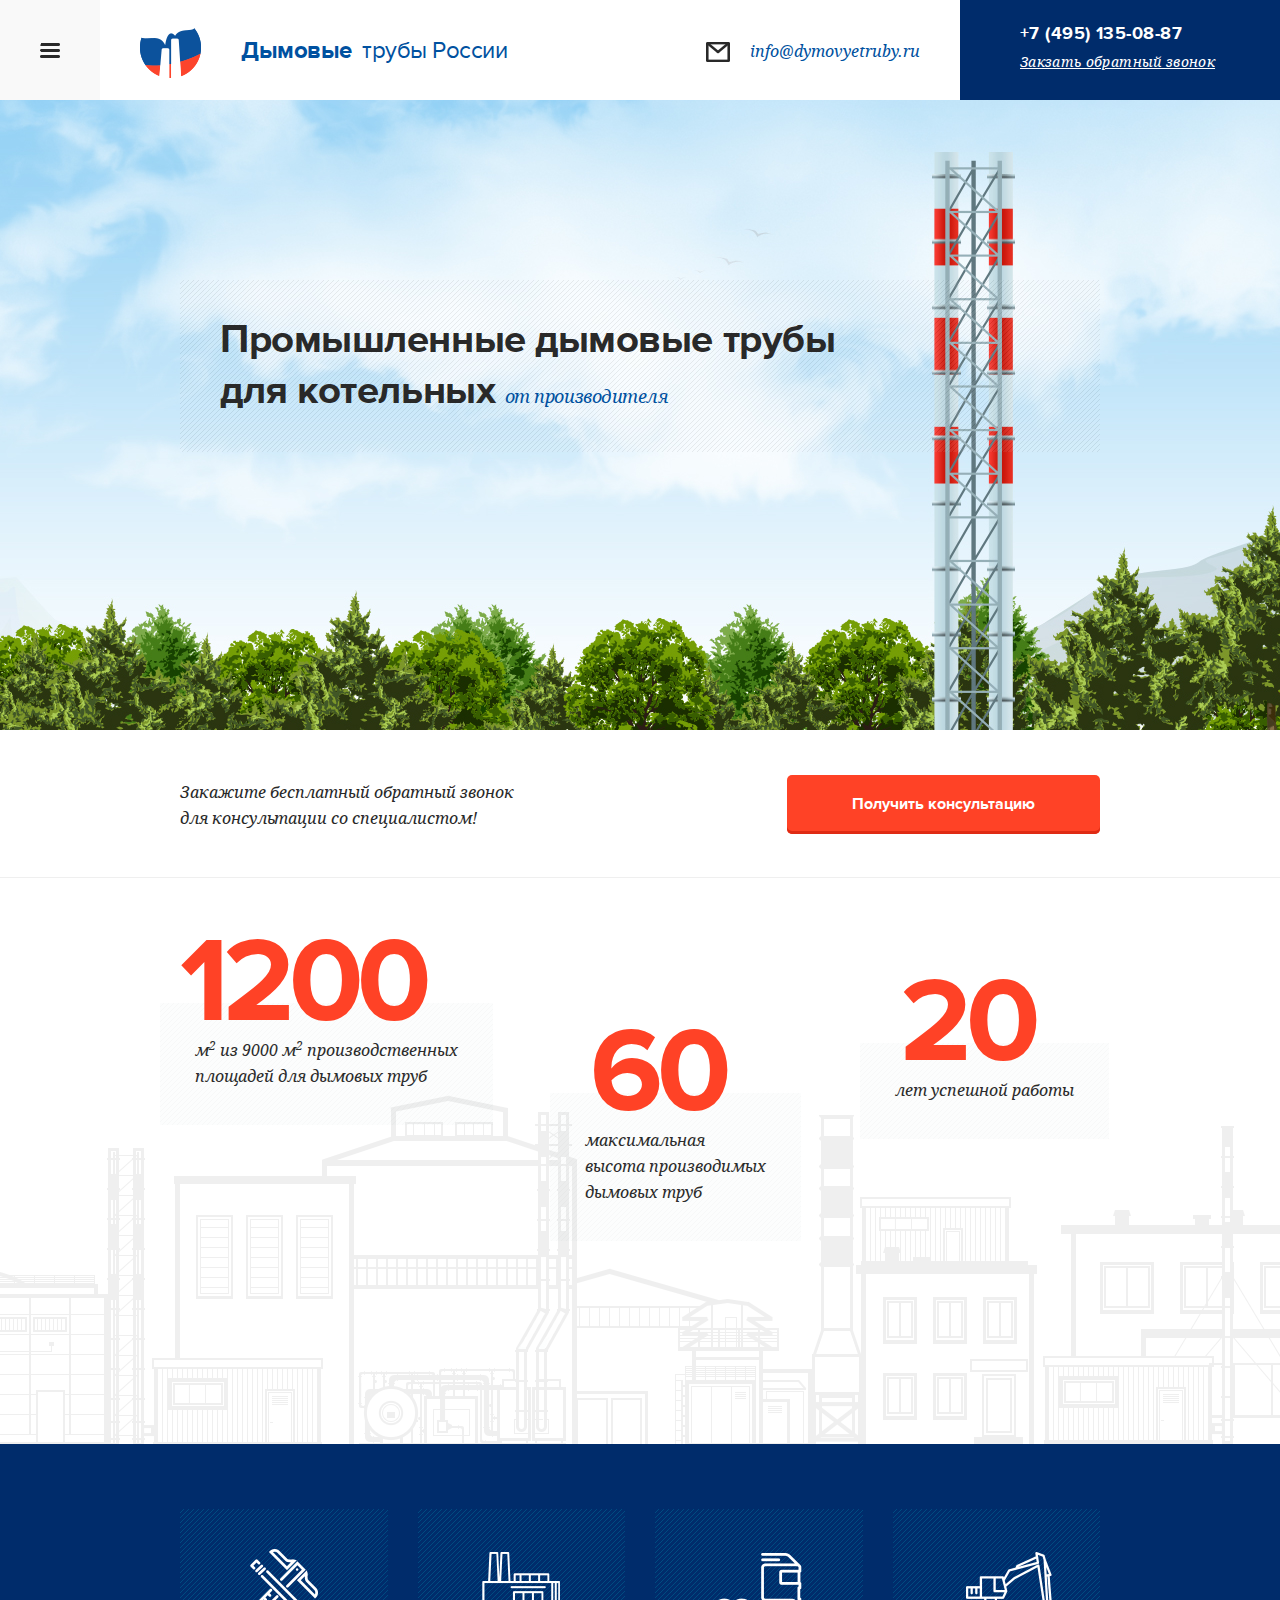
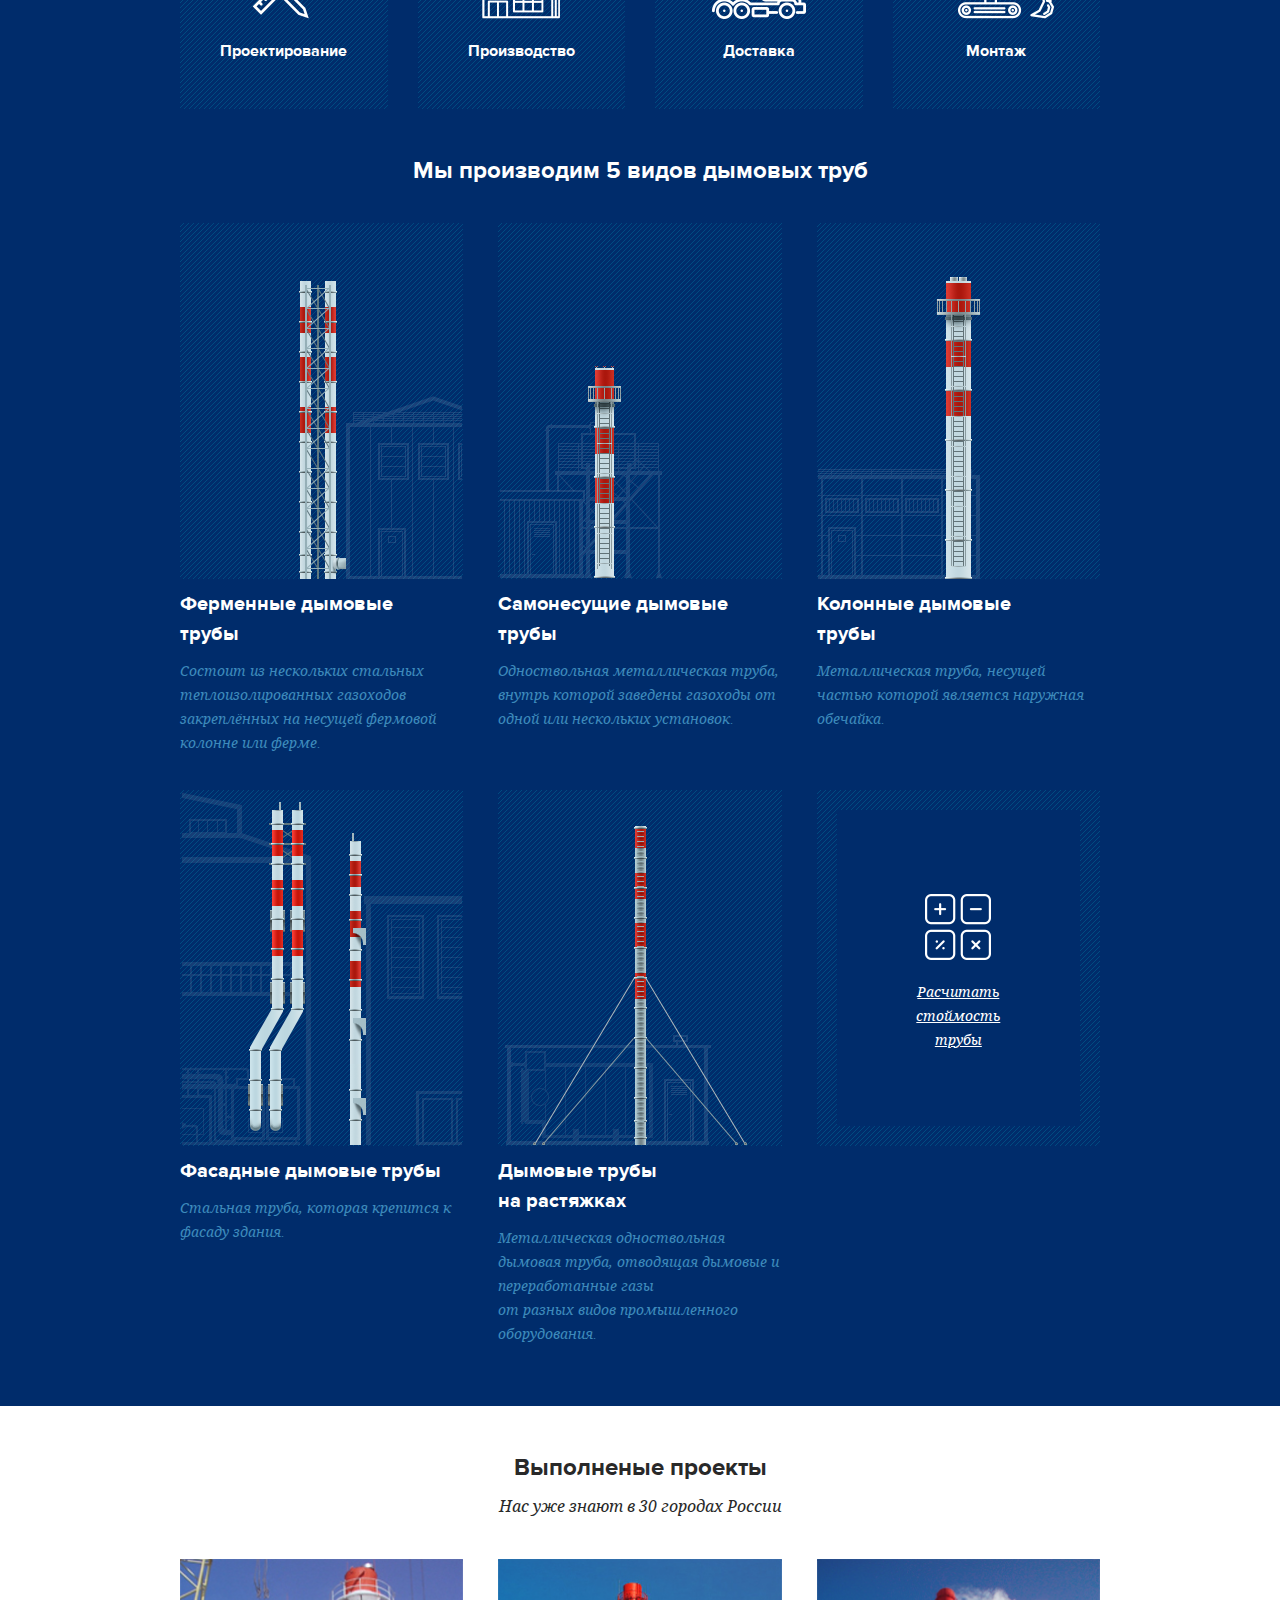
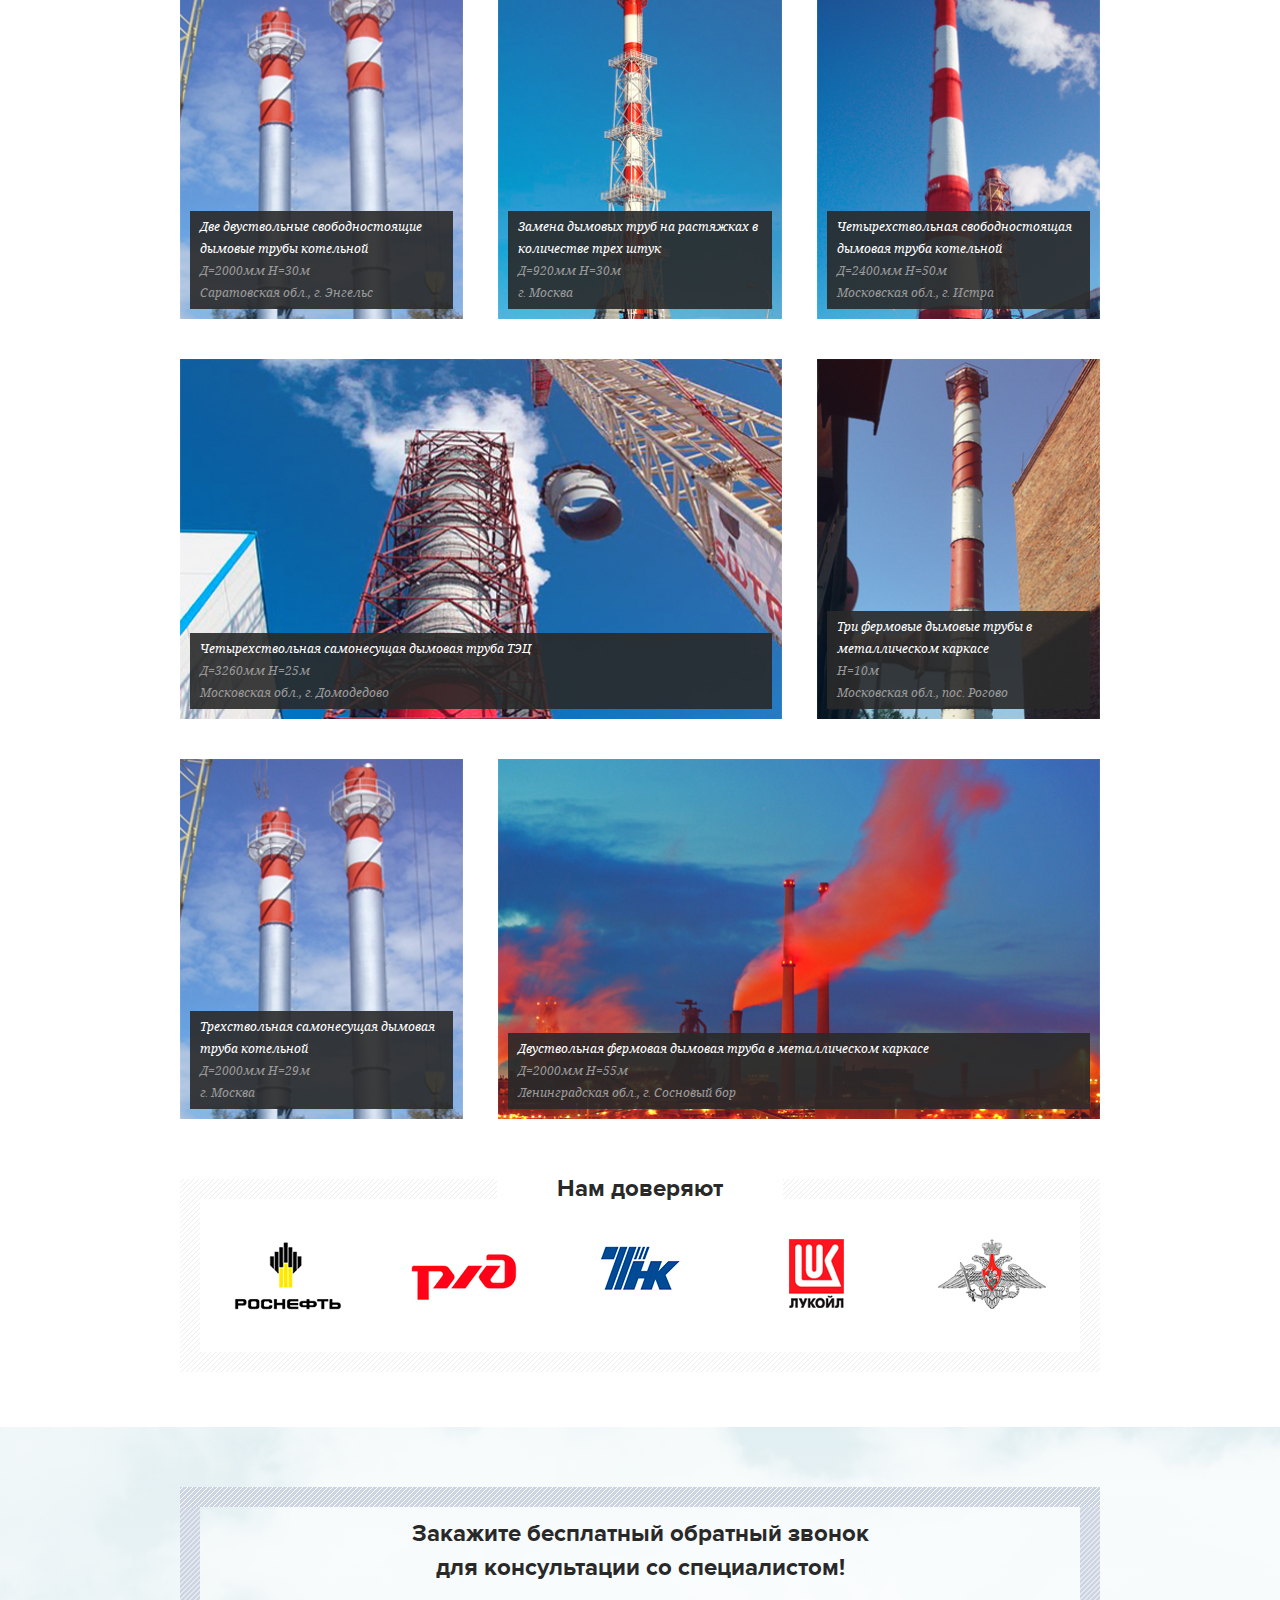
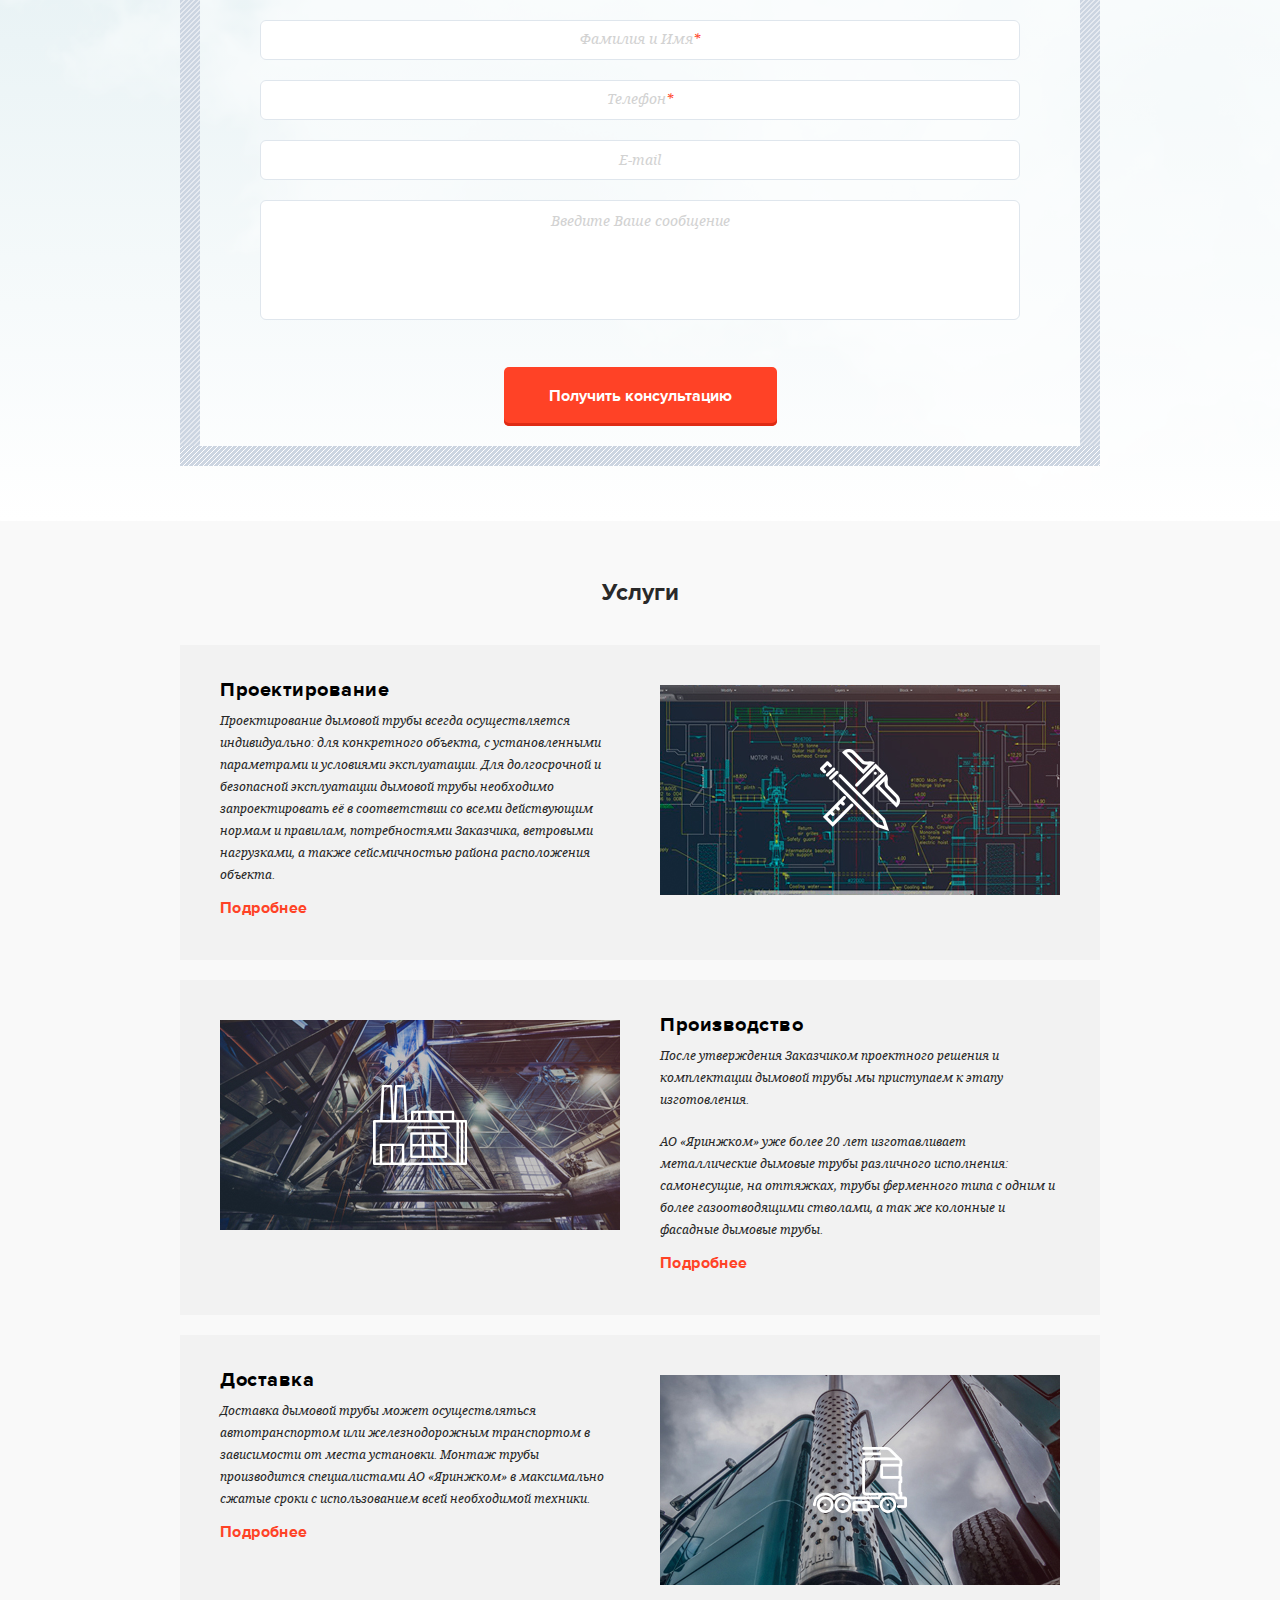
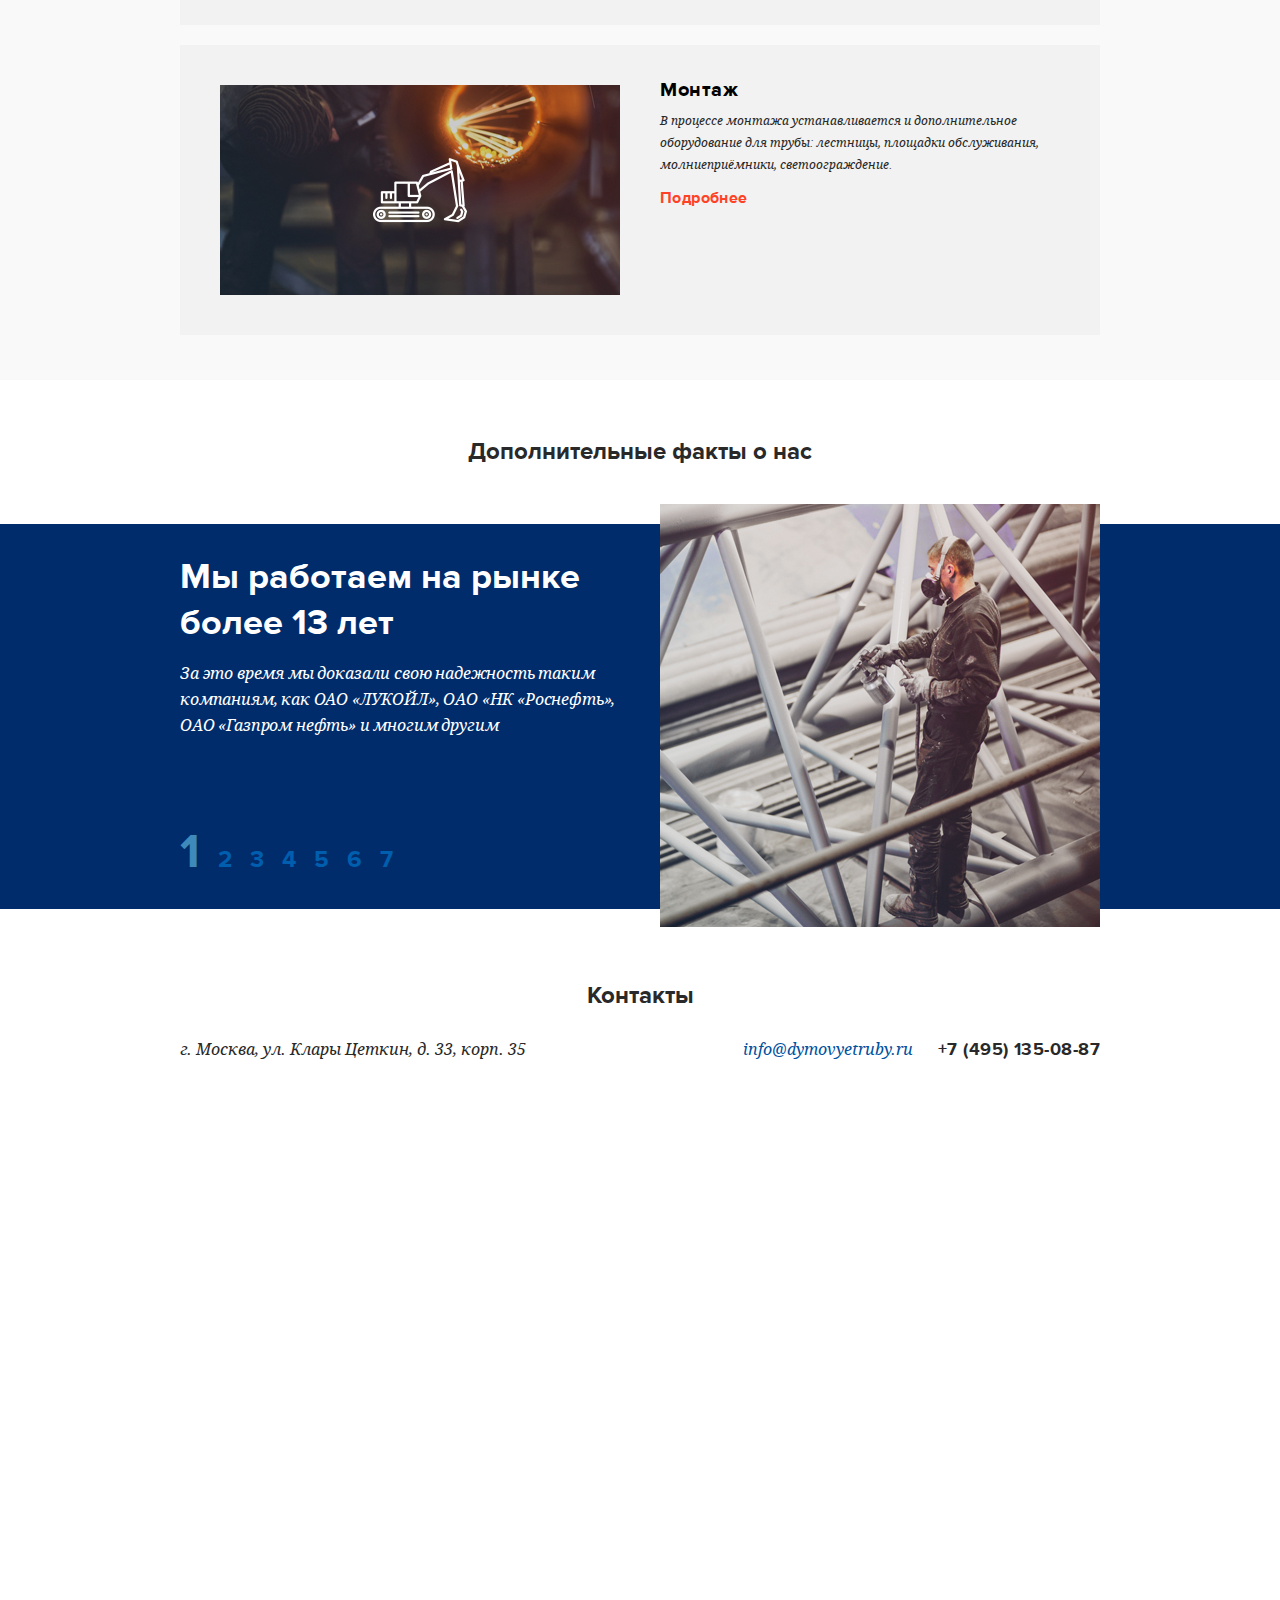
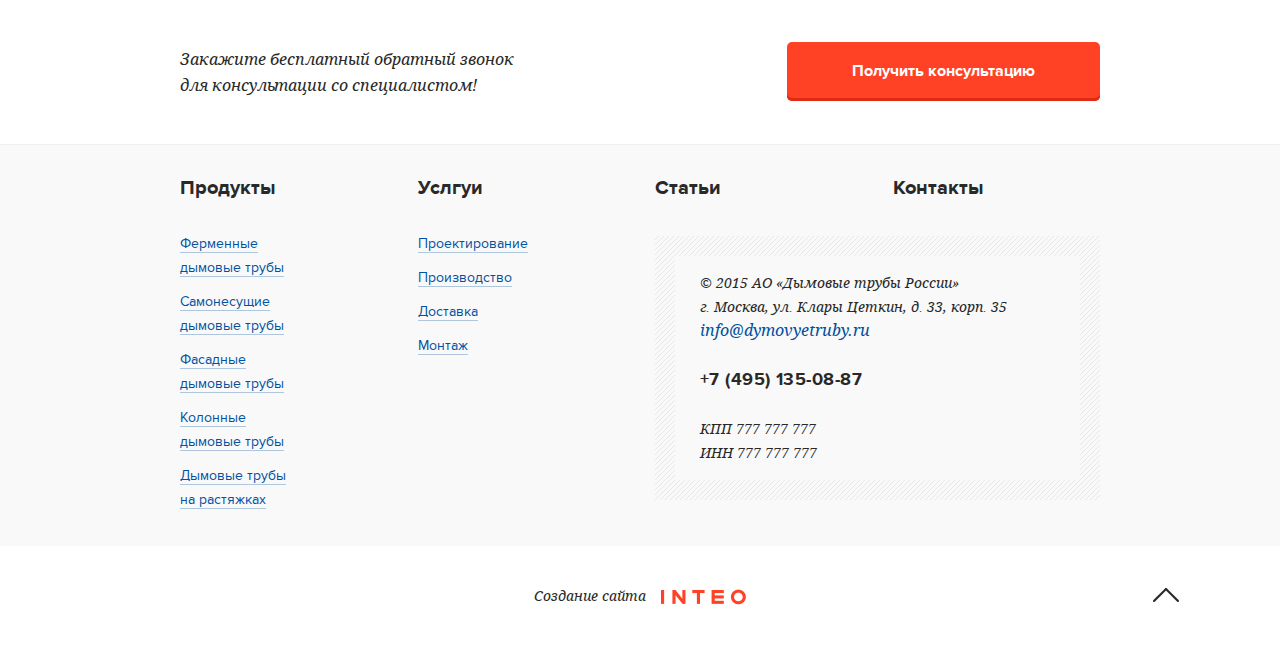
==== commit f8af0e43: "+" ====
--- a/index.htm
+++ b/index.htm
@@ -79,7 +79,7 @@
           </li> <li><a href="#" class="js-scroll-link" data-scrollto="5">7 причин работать с нами</a>
           </li> <li><a href="#" class="js-scroll-link" data-scrollto="6">Нам доверяют</a></li>
         </ul>
-        <a href="#" class="ham-menu__search">&nbsp;</a>
+        <a href="#" class="ham-menu__search iconize-search">&nbsp;</a>
       </div>
     </header>
     <div class="content">
--- a/f/css/main.css
+++ b/f/css/main.css
@@ -3998,6 +3998,16 @@
   content: '';
   background: url('../../f/i/icons.png') -9999px -9999px no-repeat;
 }
+.iconize-search:before {
+  width: 18px;
+  height: 16px;
+  background-position: -80px -114px;
+  left: 0;
+  right: 0;
+  top: 0;
+  bottom: 0;
+  margin: auto;
+}
 .icon-mail {
   width: 24px;
   height: 21px;
@@ -4139,7 +4149,7 @@
   height: 14px;
   bottom: 0;
   margin: auto;
-  background: url(../../f/i/icons.png) -105px 0;
+  background: url(../../f/i/icons.png) -86px -96px;
 }
 .madeby {
   background: #fff;
@@ -4235,6 +4245,8 @@
   line-height: 100px;
   text-align: left;
   background: #f9f9f9;
+  overflow: hidden;
+  position: relative;
   -webkit-transition: max-height 0.3s ease;
   -moz-transition: max-height 0.3s ease;
   -o-transition: max-height 0.3s ease;
@@ -4252,7 +4264,9 @@
 .ham-menu ul {
   list-style: none;
   text-align: justify;
-  max-width: 1400px;
+  max-width: 1540px;
+  padding-right: 80px;
+  margin-left: -20px;
 }
 .ham-menu ul:after {
   content: '';
@@ -4263,15 +4277,31 @@
 .ham-menu ul li {
   display: inline-block;
   vertical-align: middle;
+  line-height: 24px;
+  text-align: center;
+  margin-left: 20px;
 }
 .ham-menu ul li a {
   font: bold 18px 'Proxima Nova', sans-serif;
   color: #000;
+  display: inline-block;
+  vertical-align: top;
 }
 @media (max-width: 1200px) {
   .ham-menu ul li a {
-    font-size: 16px;
-  }
+    font-size: 14px;
+    line-height: 30px;
+  }
+}
+.ham-menu__search {
+  width: 100px;
+  height: 100px;
+  position: absolute;
+  right: 0;
+  top: 0;
+}
+a.ham-menu__search:hover {
+  background: #ff424b;
 }
 .logo {
   display: inline-block;
@@ -4315,9 +4345,9 @@
   position: absolute;
   top: 0;
   left: 50%;
-  margin-left: -800px;
+  margin-left: -960px;
   height: 100%;
-  width: 1600px;
+  width: 1920px;
   z-index: -1;
 }
 .preface__text {
@@ -4351,9 +4381,9 @@
 .achiv img {
   position: absolute;
   bottom: -5px;
-  left: 0;
-  right: 0;
-  margin: 0 auto;
+  left: 50%;
+  width: 1715px;
+  margin-left: -857px;
 }
 .achiv__item {
   position: absolute;
@@ -4672,10 +4702,10 @@
   content: '';
   left: 50%;
   top: 0;
-  margin-left: -800px;
+  margin-left: -960px;
   background: url(../../f/i/cloud.png) repeat;
   z-index: 2;
-  width: 1600px;
+  width: 1920px;
   height: 100%;
   z-index: -1;
 }
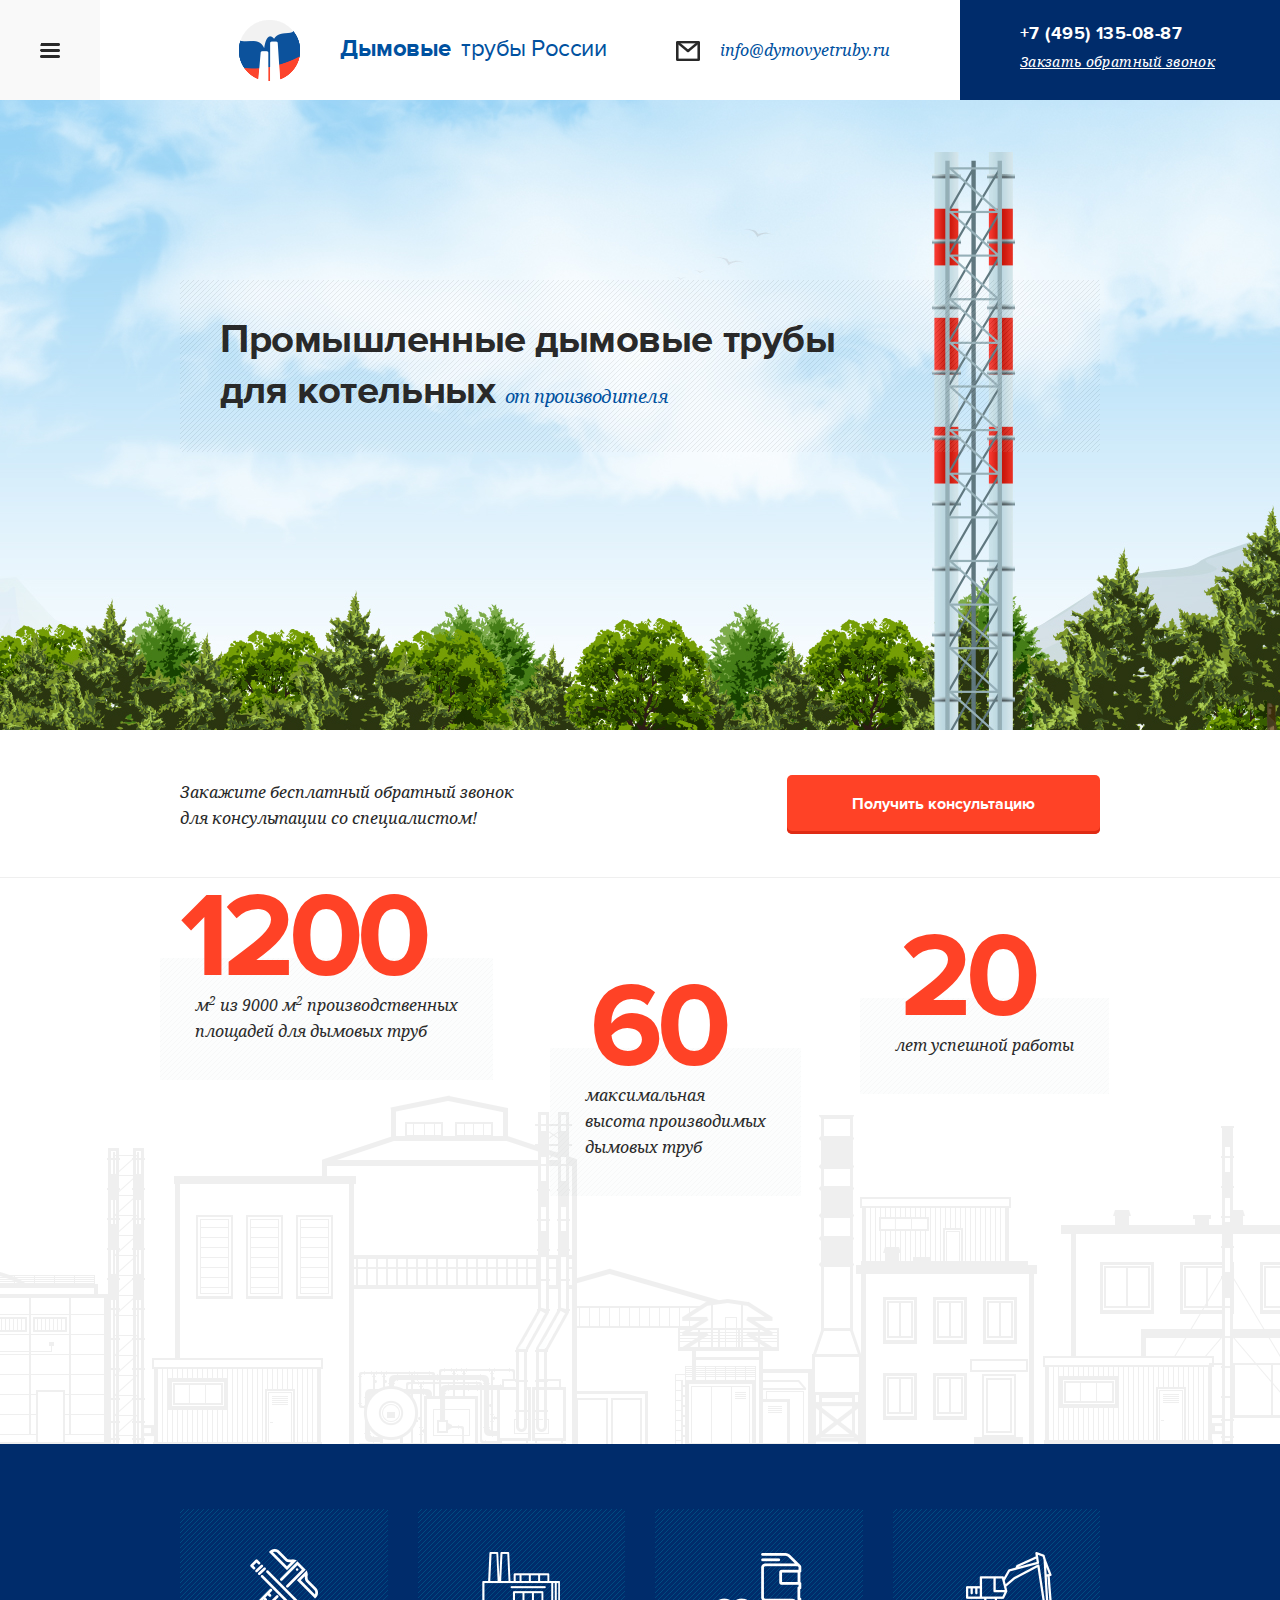
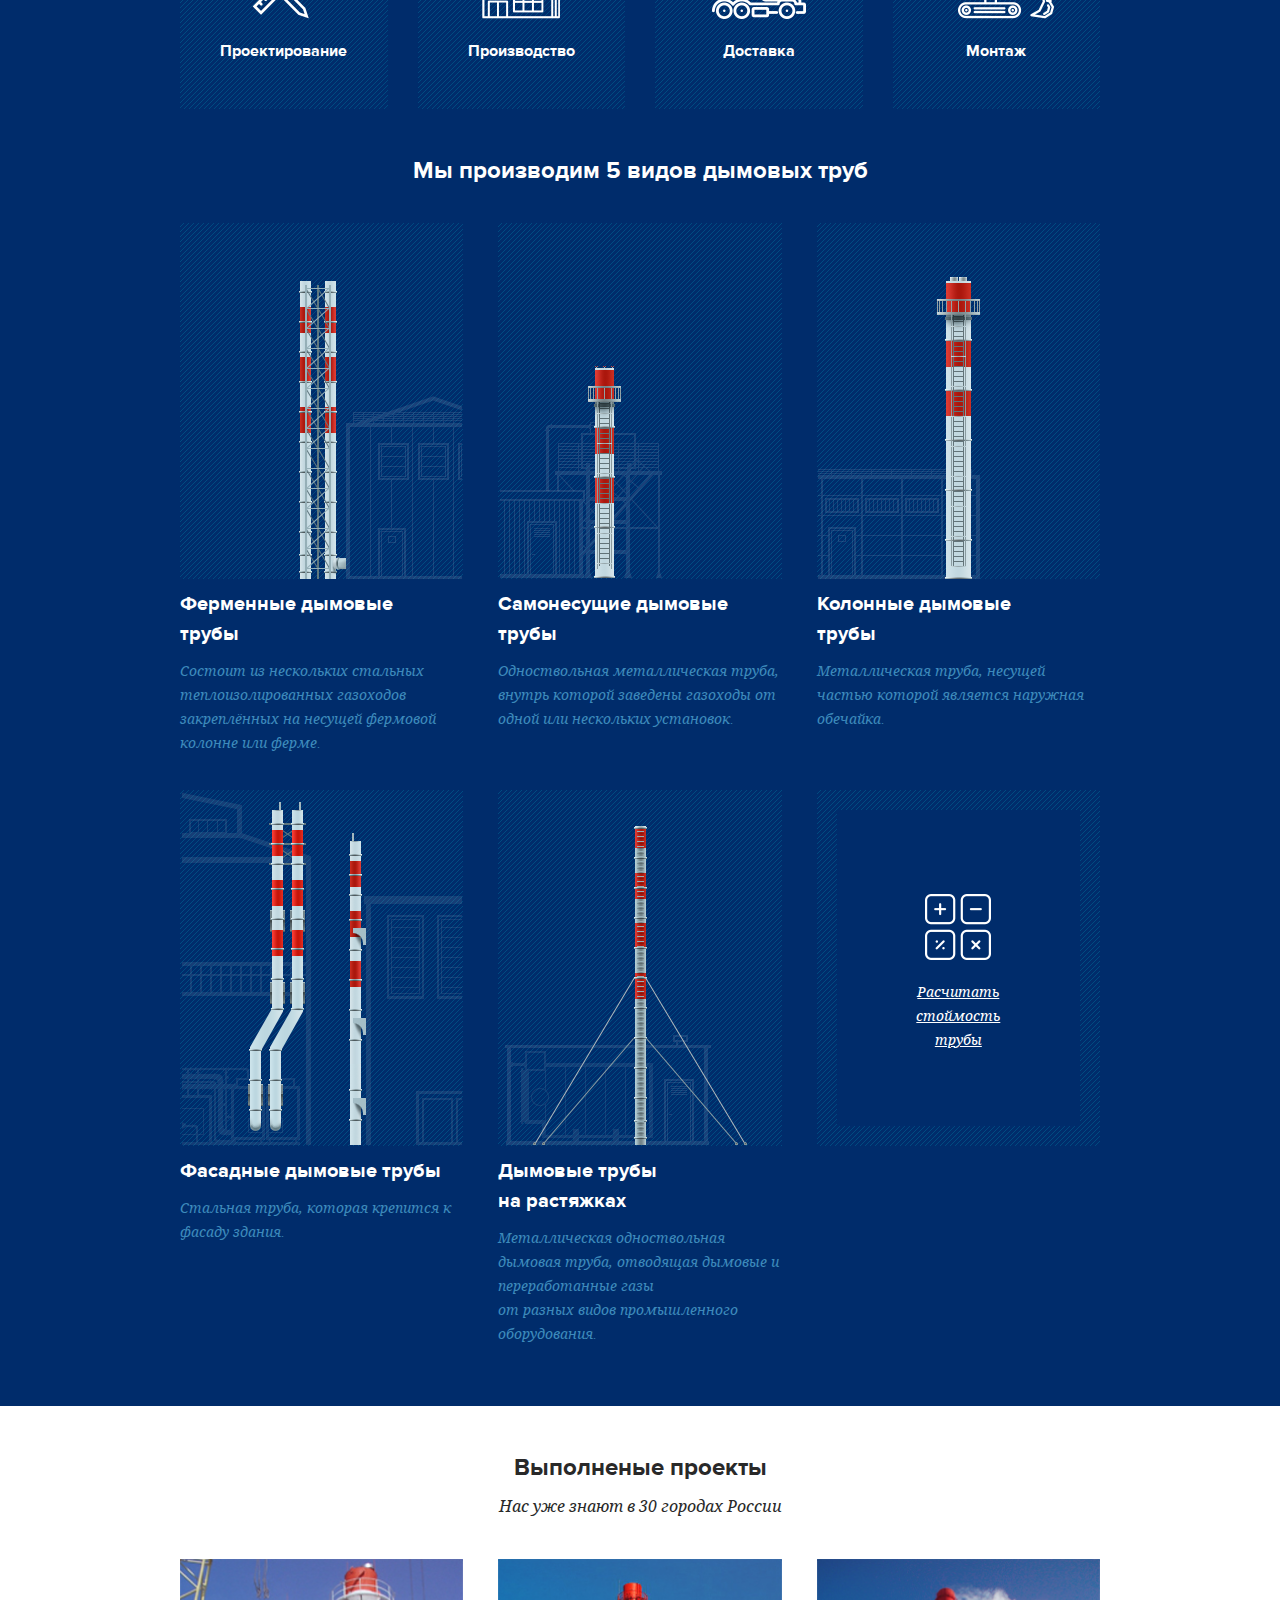
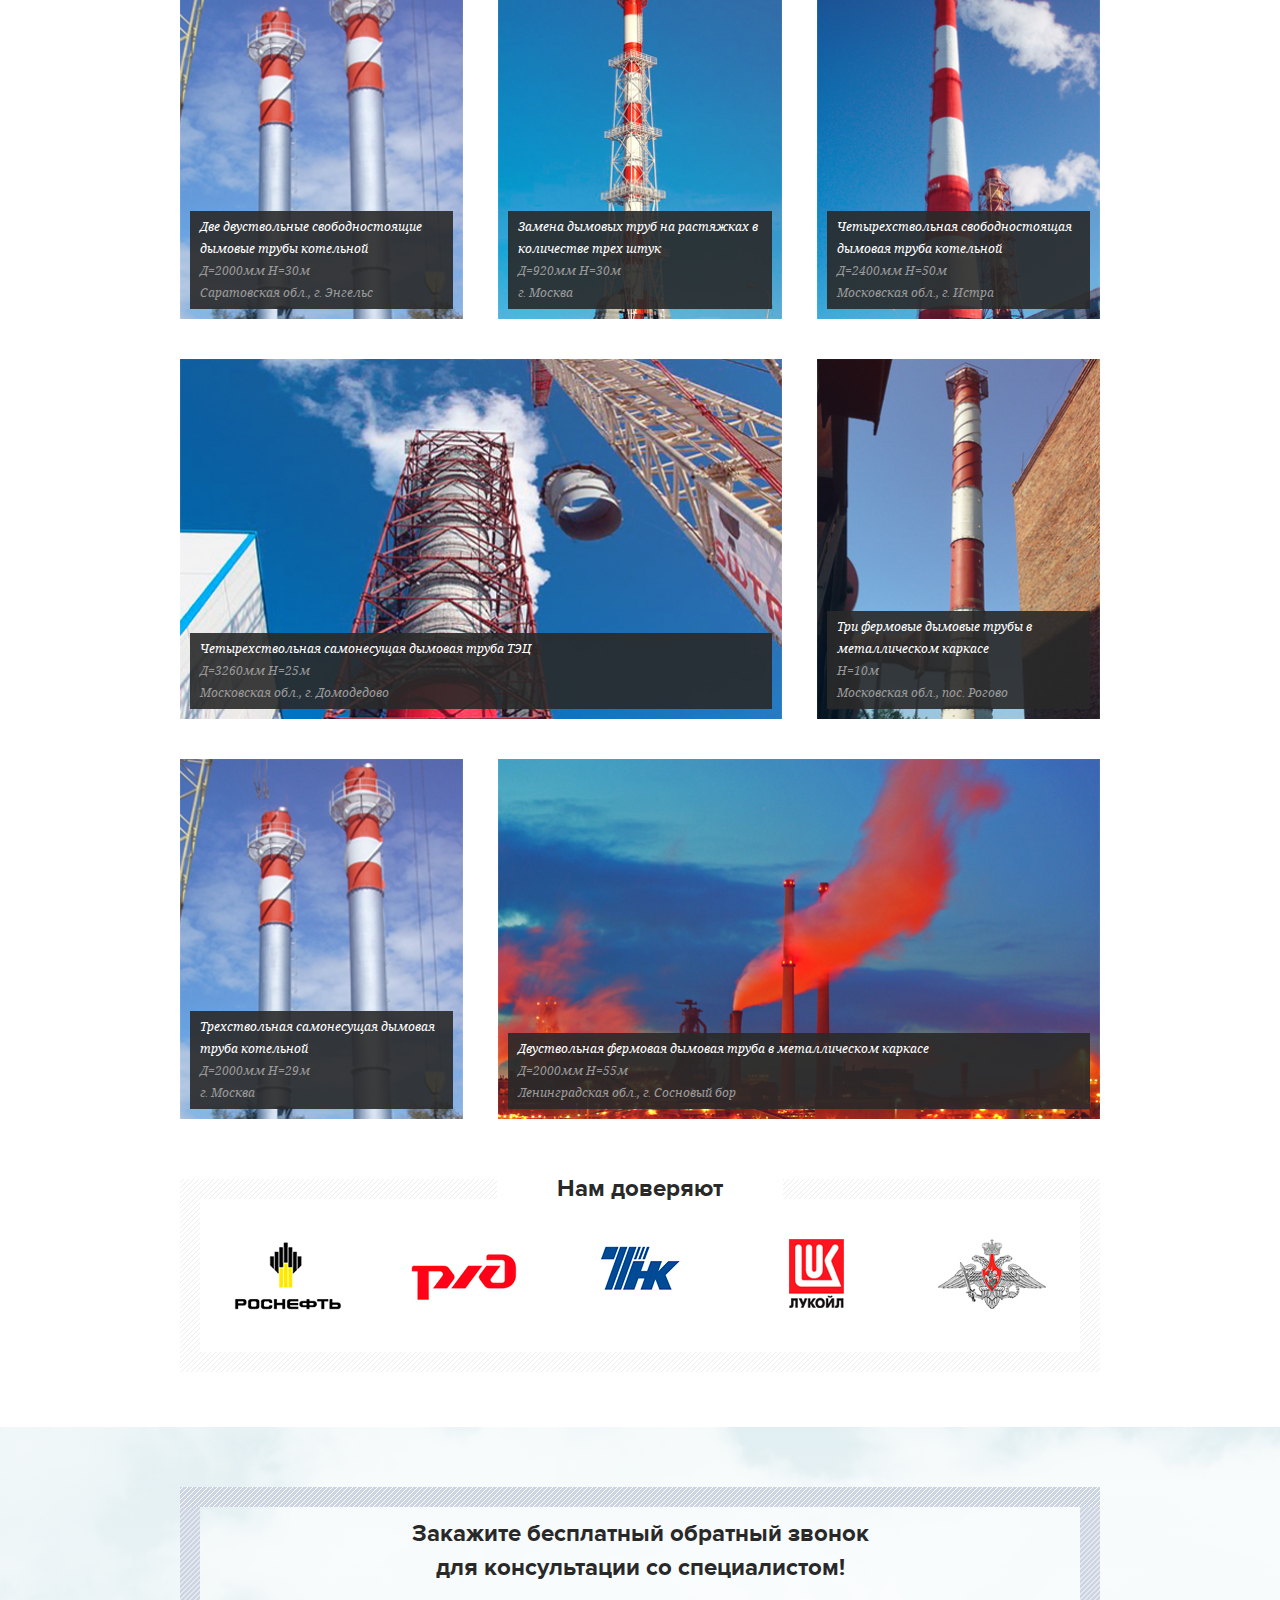
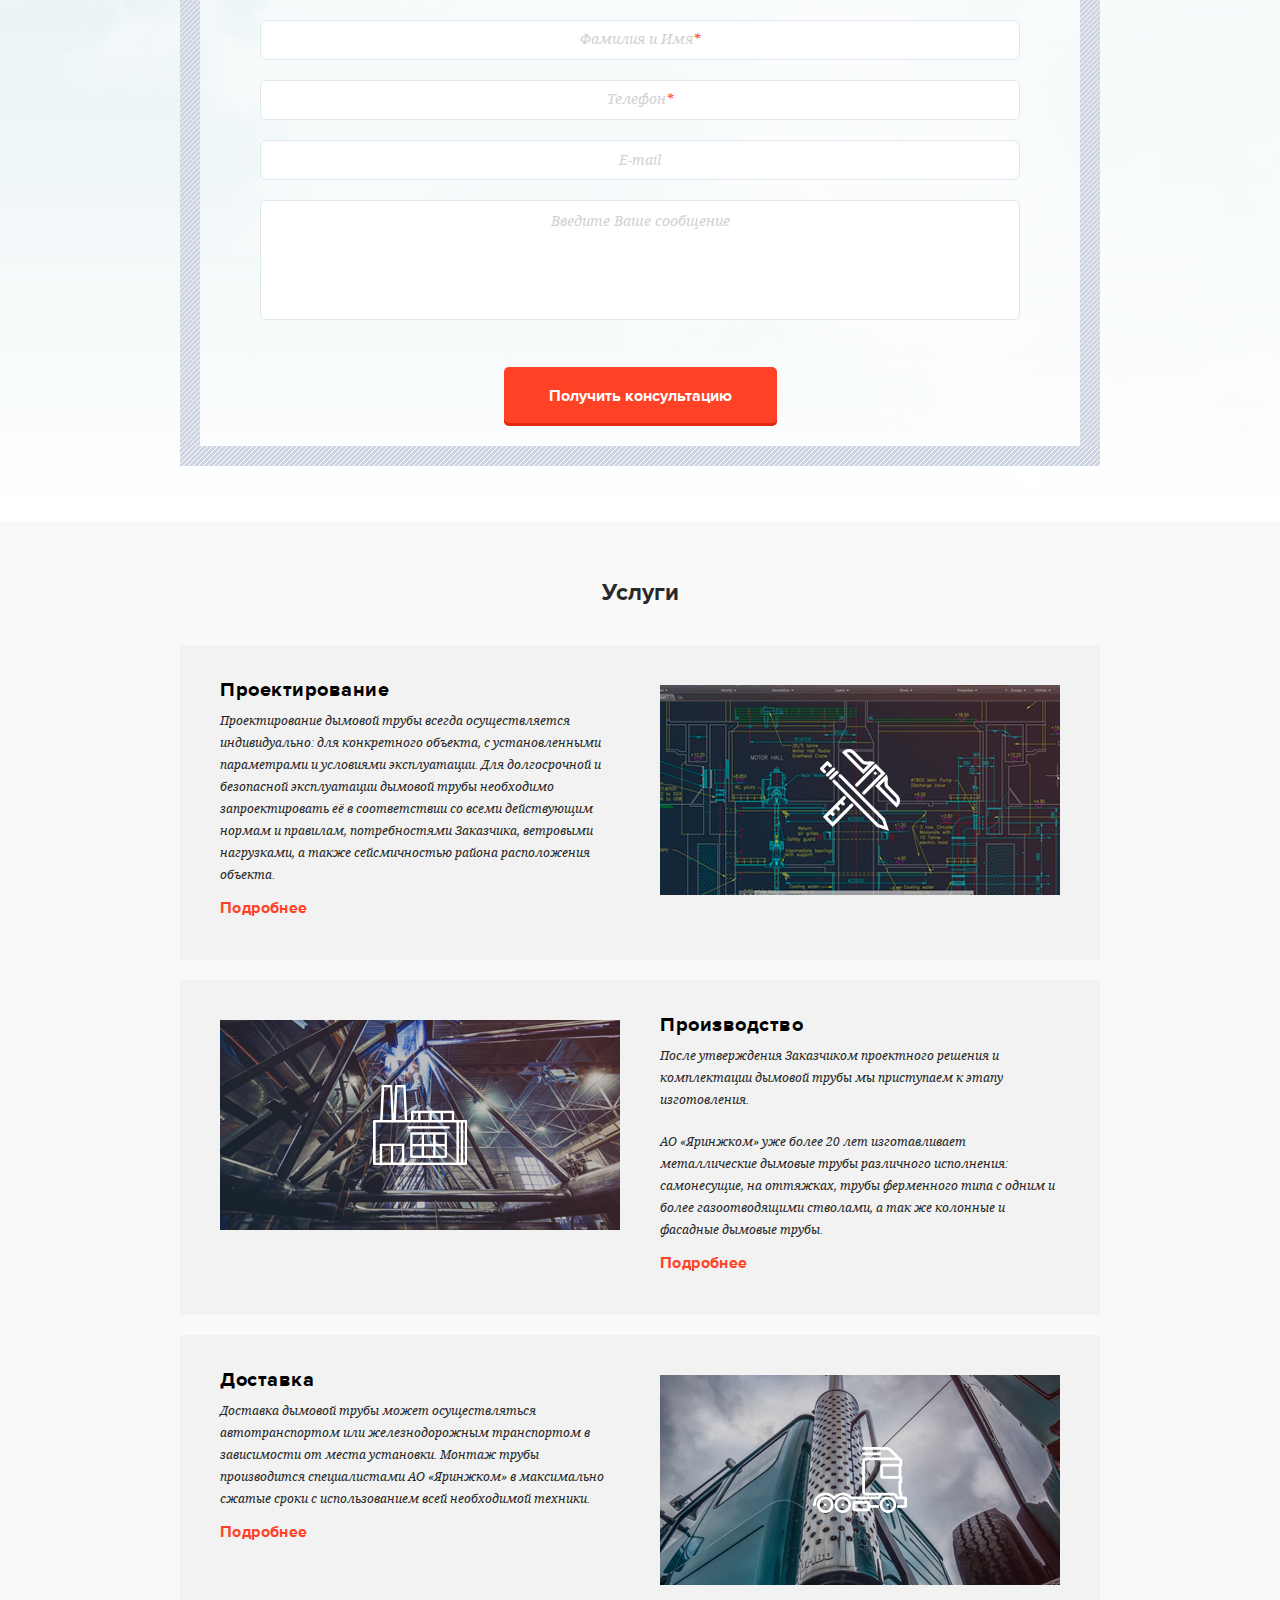
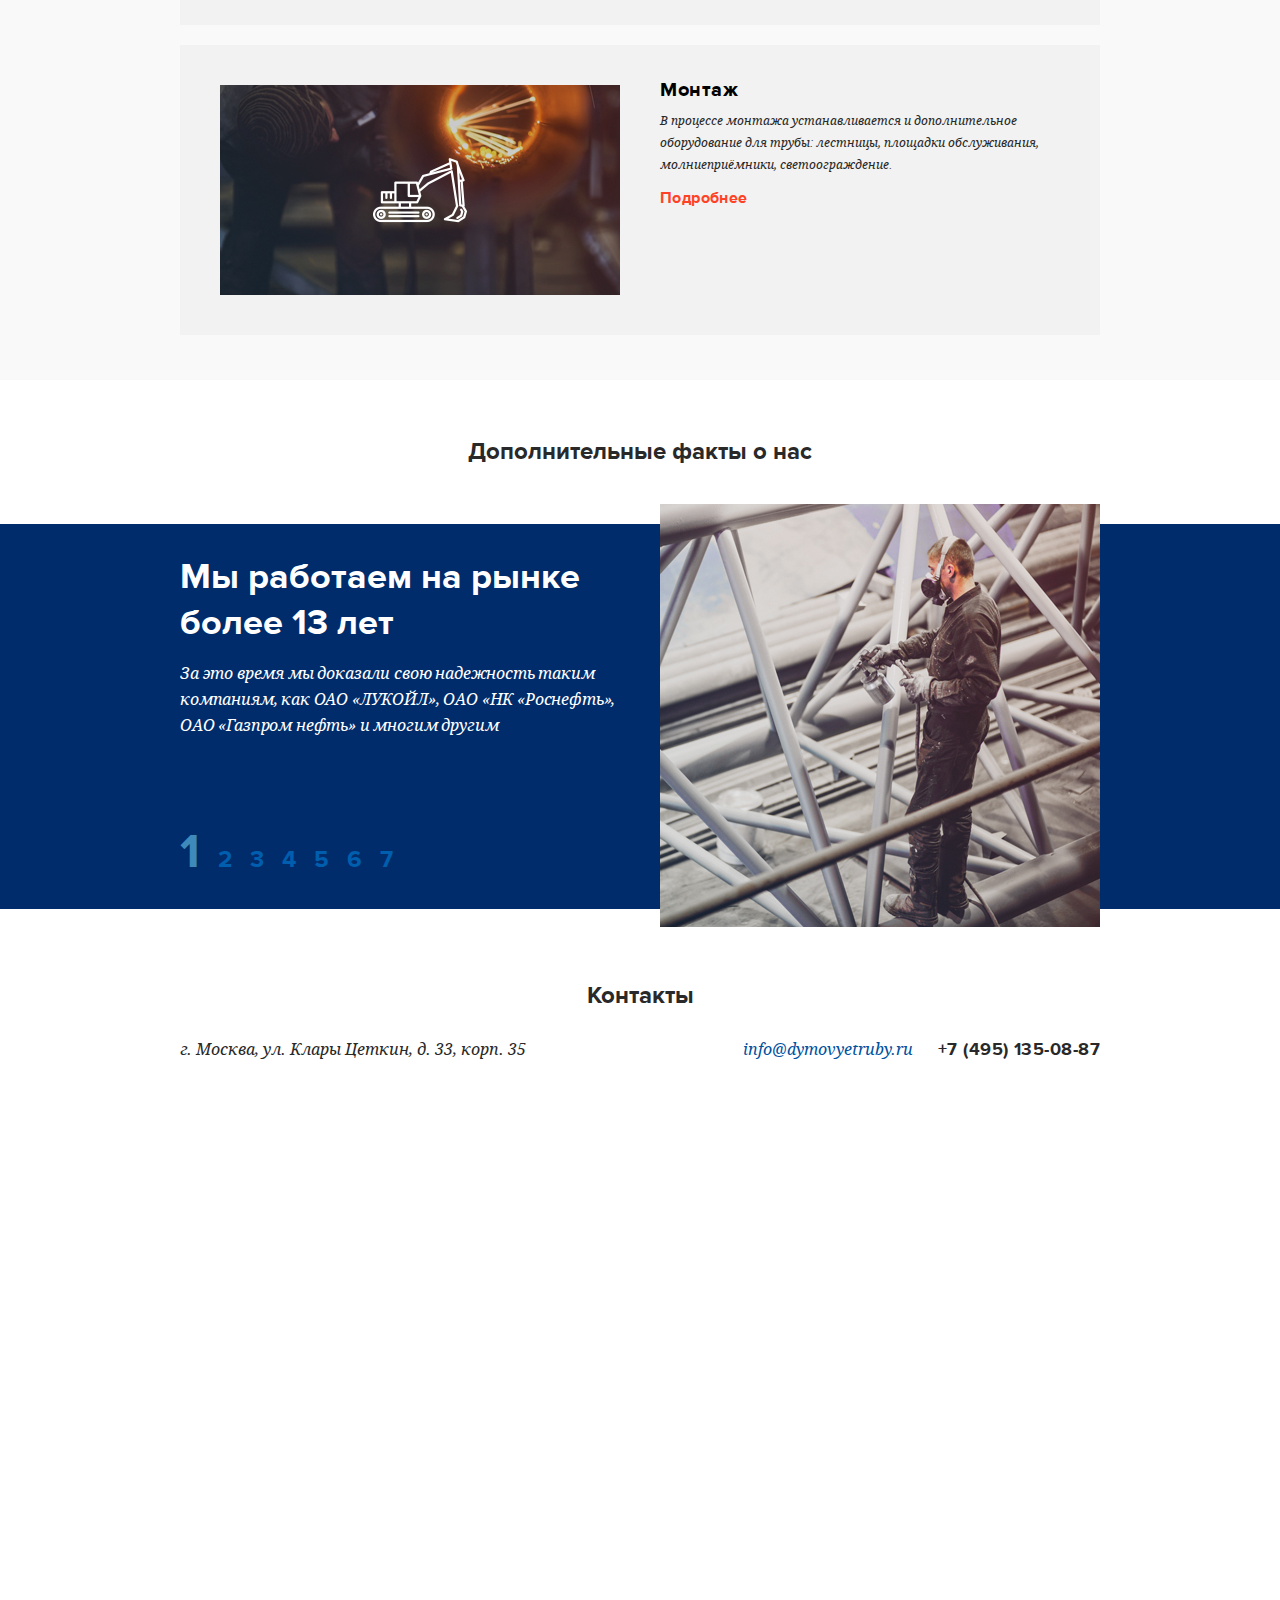
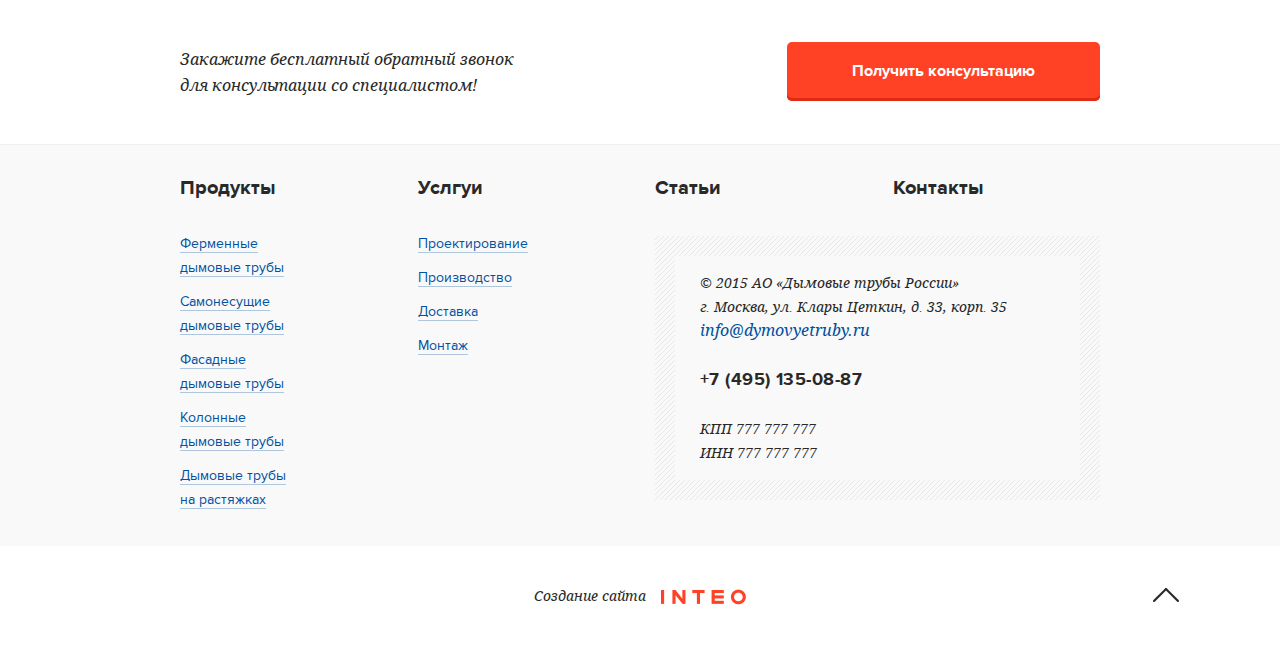
==== commit 87497b20: "Внутренняя" ====
--- a/index.htm
+++ b/index.htm
@@ -398,7 +398,7 @@
           </div>
         </div>
       </section>
-      <section class="subsection contacts">
+      <section class="subsection contacts contacts_main">
         <div class="holder">
           <p class="subsection__title contacts__title">Контакты</p>
           <p class="contacts__address">г. Москва, ул. Клары Цеткин, д. 33, корп. 35</p>
--- a/f/css/main.css
+++ b/f/css/main.css
@@ -4058,6 +4058,16 @@
   margin-bottom: 35px;
   text-align: center;
 }
+.subsection__half {
+  display: inline-block;
+  vertical-align: top;
+  width: 50%;
+  padding-right: 20px;
+}
+.subsection__half:nth-child(odd) {
+  padding-right: 0;
+  padding-left: 20px;
+}
 .footer {
   height: 500px;
   margin: 0;
@@ -4170,7 +4180,7 @@
 }
 .header__holder {
   position: absolute;
-  padding: 27px 360px;
+  padding: 27px 340px;
   height: 100px;
   left: 0;
   right: 0;
@@ -4179,9 +4189,15 @@
   max-width: 9999px;
   text-align: left;
 }
-@media (max-width: 1300px) {
+@media (max-width: 1250px) {
   .header__holder {
-    padding-left: 241px;
+    padding-left: 240px;
+  }
+}
+@media (max-width: 1100px) {
+  .header__holder {
+    padding-left: 210px;
+    padding-right: 330px;
   }
 }
 .header__holder .holder {
@@ -4189,17 +4205,18 @@
   max-width: 920px;
 }
 .header__mail {
-  padding-top: 13px;
+  padding-top: 12px;
   float: right;
+  margin-right: 50px;
+}
+@media (max-width: 1250px) {
+  .header__mail {
+    margin-right: 20px;
+  }
 }
 .header__mail a {
   line-height: 20px;
   font-size: 16px;
-}
-@media (max-width: 1100px) {
-  .header__mail {
-    display: none;
-  }
 }
 .header__phone {
   background: #002c6b;
@@ -4305,16 +4322,16 @@
 }
 .logo {
   display: inline-block;
-  margin-left: -101px;
-  padding-left: 101px;
+  vertical-align: top;
+  line-height: 61px;
+  margin-top: -7px;
   position: relative;
   margin-bottom: 0;
-  vertical-align: bottom;
-  line-height: 45px;
 }
 .logo a {
   display: inline-block;
   vertical-align: middle;
+  margin-top: -5px;
   line-height: 24px;
 }
 .logo a span {
@@ -4324,15 +4341,25 @@
 .logo a span span {
   font-weight: bold;
   margin-right: 5px;
+}
+@media (max-width: 1100px) {
+  .logo a span span {
+    display: block;
+  }
 }
 .logo a span:before {
   content: '';
   width: 61px;
   height: 61px;
   position: absolute;
-  left: 0px;
-  top: -10px;
+  left: -101px;
+  top: 0px;
   background: url(../../f/i/icons.png) 0 0;
+}
+@media (max-width: 1100px) {
+  .logo a span:before {
+    left: -86px;
+  }
 }
 .preface {
   height: 630px;
@@ -4377,6 +4404,13 @@
   position: relative;
   height: 566px;
   z-index: 1;
+  padding-top: 0;
+}
+.achiv_depad {
+  height: 516px;
+  padding-top: 0;
+  margin-top: -10px;
+  margin-bottom: 10px;
 }
 .achiv img {
   position: absolute;
@@ -4687,12 +4721,12 @@
   text-align: center;
 }
 .consult-form {
-  background: -moz-linear-gradient(top, #e2eff2 0%, #ffffff 100%);
-  background: -webkit-gradient(top top, bottom top, color-stop(0%, #e2eff2), color-stop(100%, #ffffff));
-  background: -webkit-linear-gradient(top, #e2eff2 0%, #ffffff 100%);
-  background: -o-linear-gradient(top, #e2eff2 0%, #ffffff 100%);
-  background: -ms-linear-gradient(top, #e2eff2 0%, #ffffff 100%);
-  background: linear-gradient(to bottom, #e2eff2 0%, #ffffff 100%);
+  background: -moz-linear-gradient(top, #e2eff2 0%, rgba(255, 255, 255, 0) 100%);
+  background: -webkit-gradient(top top, bottom top, color-stop(0%, #e2eff2), color-stop(100%, rgba(255, 255, 255, 0)));
+  background: -webkit-linear-gradient(top, #e2eff2 0%, rgba(255, 255, 255, 0) 100%);
+  background: -o-linear-gradient(top, #e2eff2 0%, rgba(255, 255, 255, 0) 100%);
+  background: -ms-linear-gradient(top, #e2eff2 0%, rgba(255, 255, 255, 0) 100%);
+  background: linear-gradient(to bottom, #e2eff2 0%, rgba(255, 255, 255, 0) 100%);
   position: relative;
   z-index: 1;
   padding-top: 60px;
@@ -4837,8 +4871,10 @@
   pointer-events: none;
 }
 .contacts {
+  padding-bottom: 0;
+}
+.contacts_main {
   padding-top: 5px;
-  padding-bottom: 0;
 }
 .contacts__title {
   margin-bottom: 25px;
@@ -4863,3 +4899,29 @@
   width: 100%;
   height: 500px;
 }
+.info {
+  padding-top: 35px;
+  padding-bottom: 40px;
+}
+.info_blue {
+  background: #002c6b;
+}
+.info_blue .info__title {
+  color: #fff;
+}
+.info__text {
+  color: #fff;
+  margin-top: -5px;
+  margin-bottom: -15px;
+}
+.info__text p {
+  margin-bottom: 25px;
+}
+.info__notes-title {
+  color: #3d8abb;
+  font-size: 16px;
+}
+.info__notes-text {
+  color: #fff;
+  padding-left: 15px;
+}
